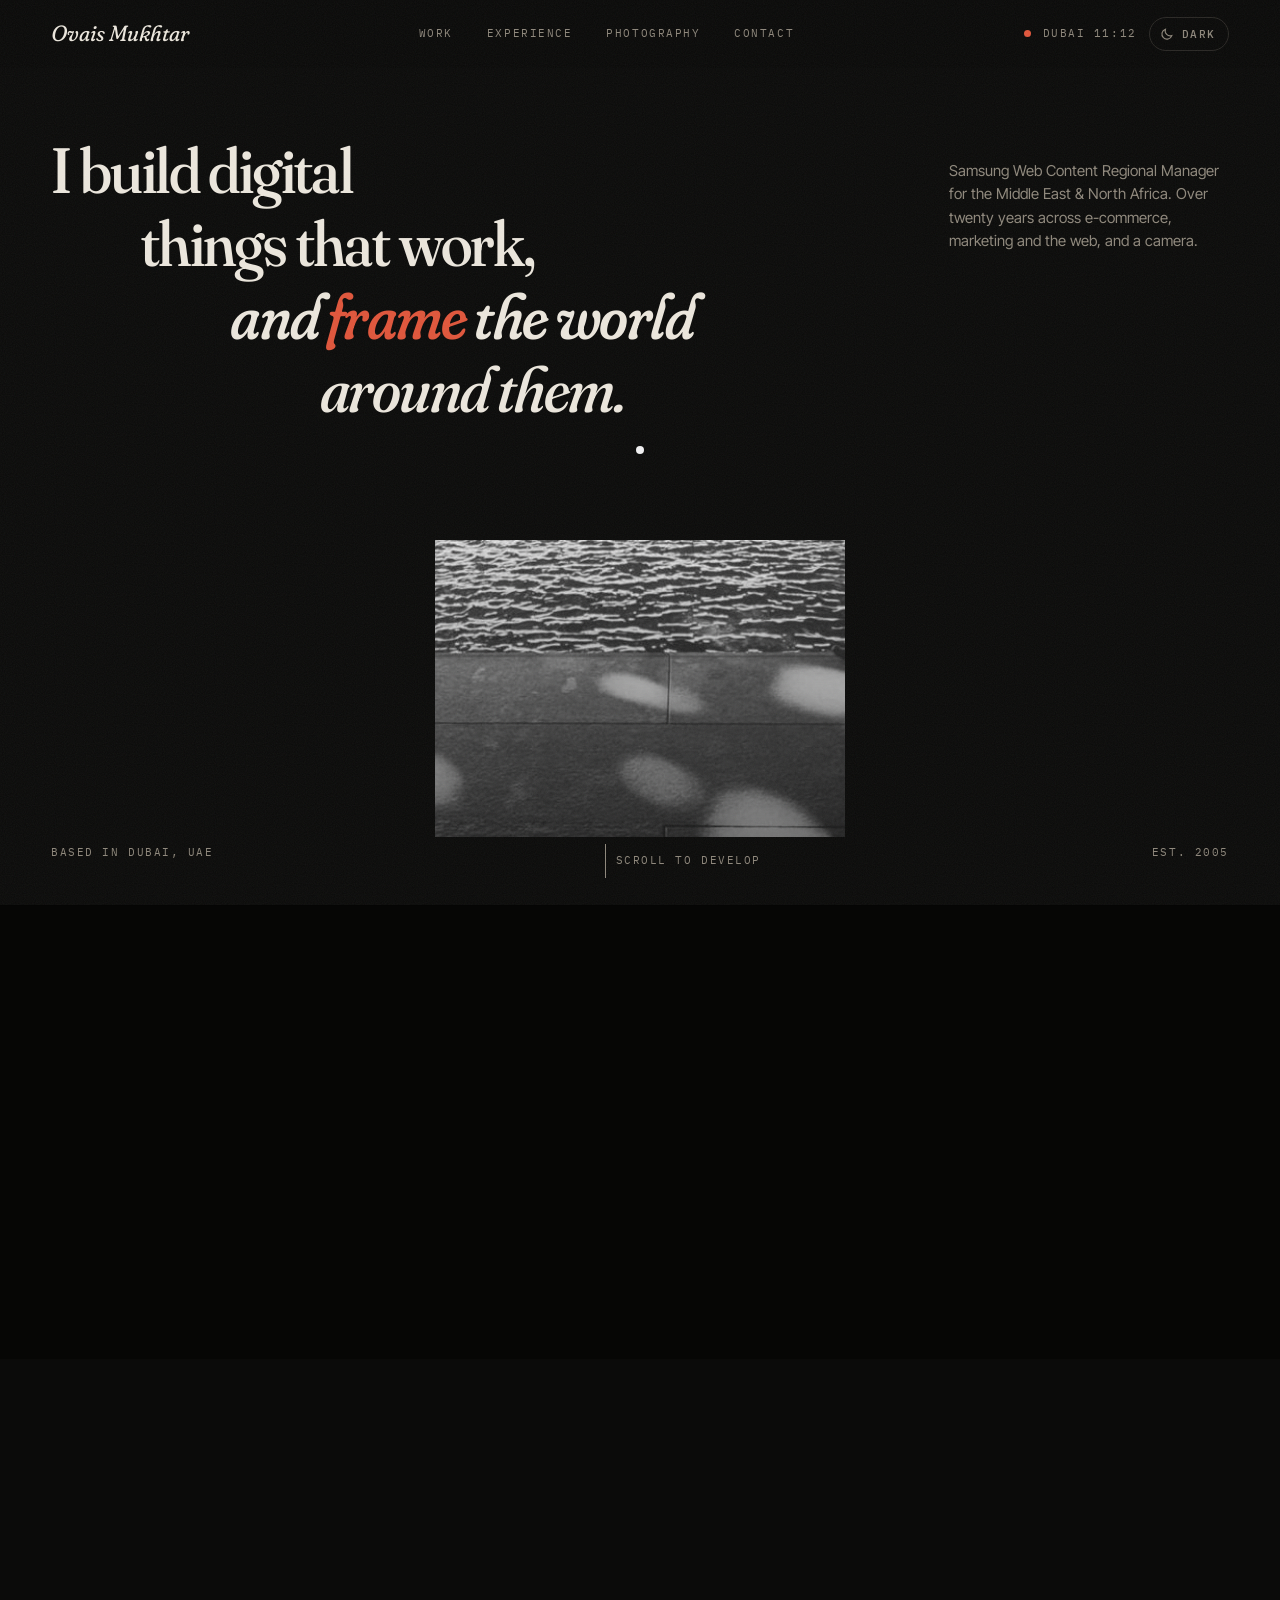
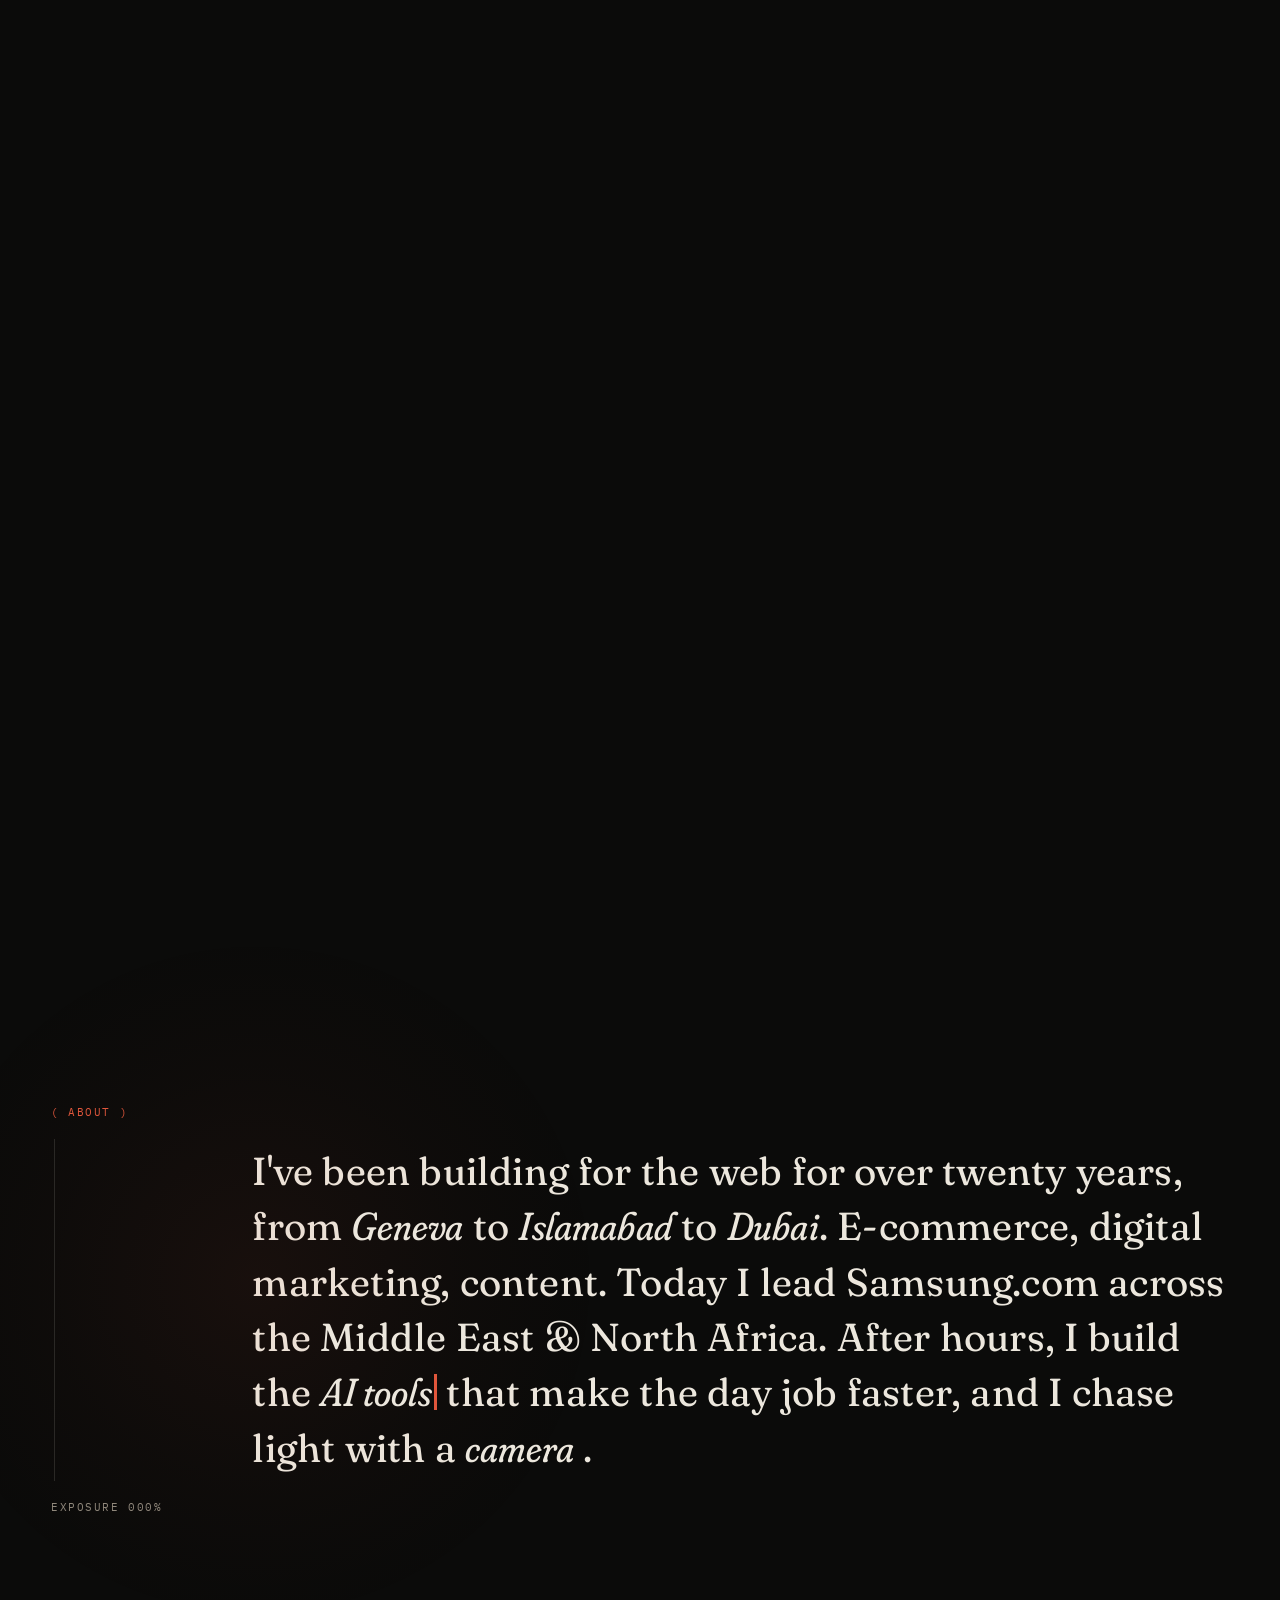
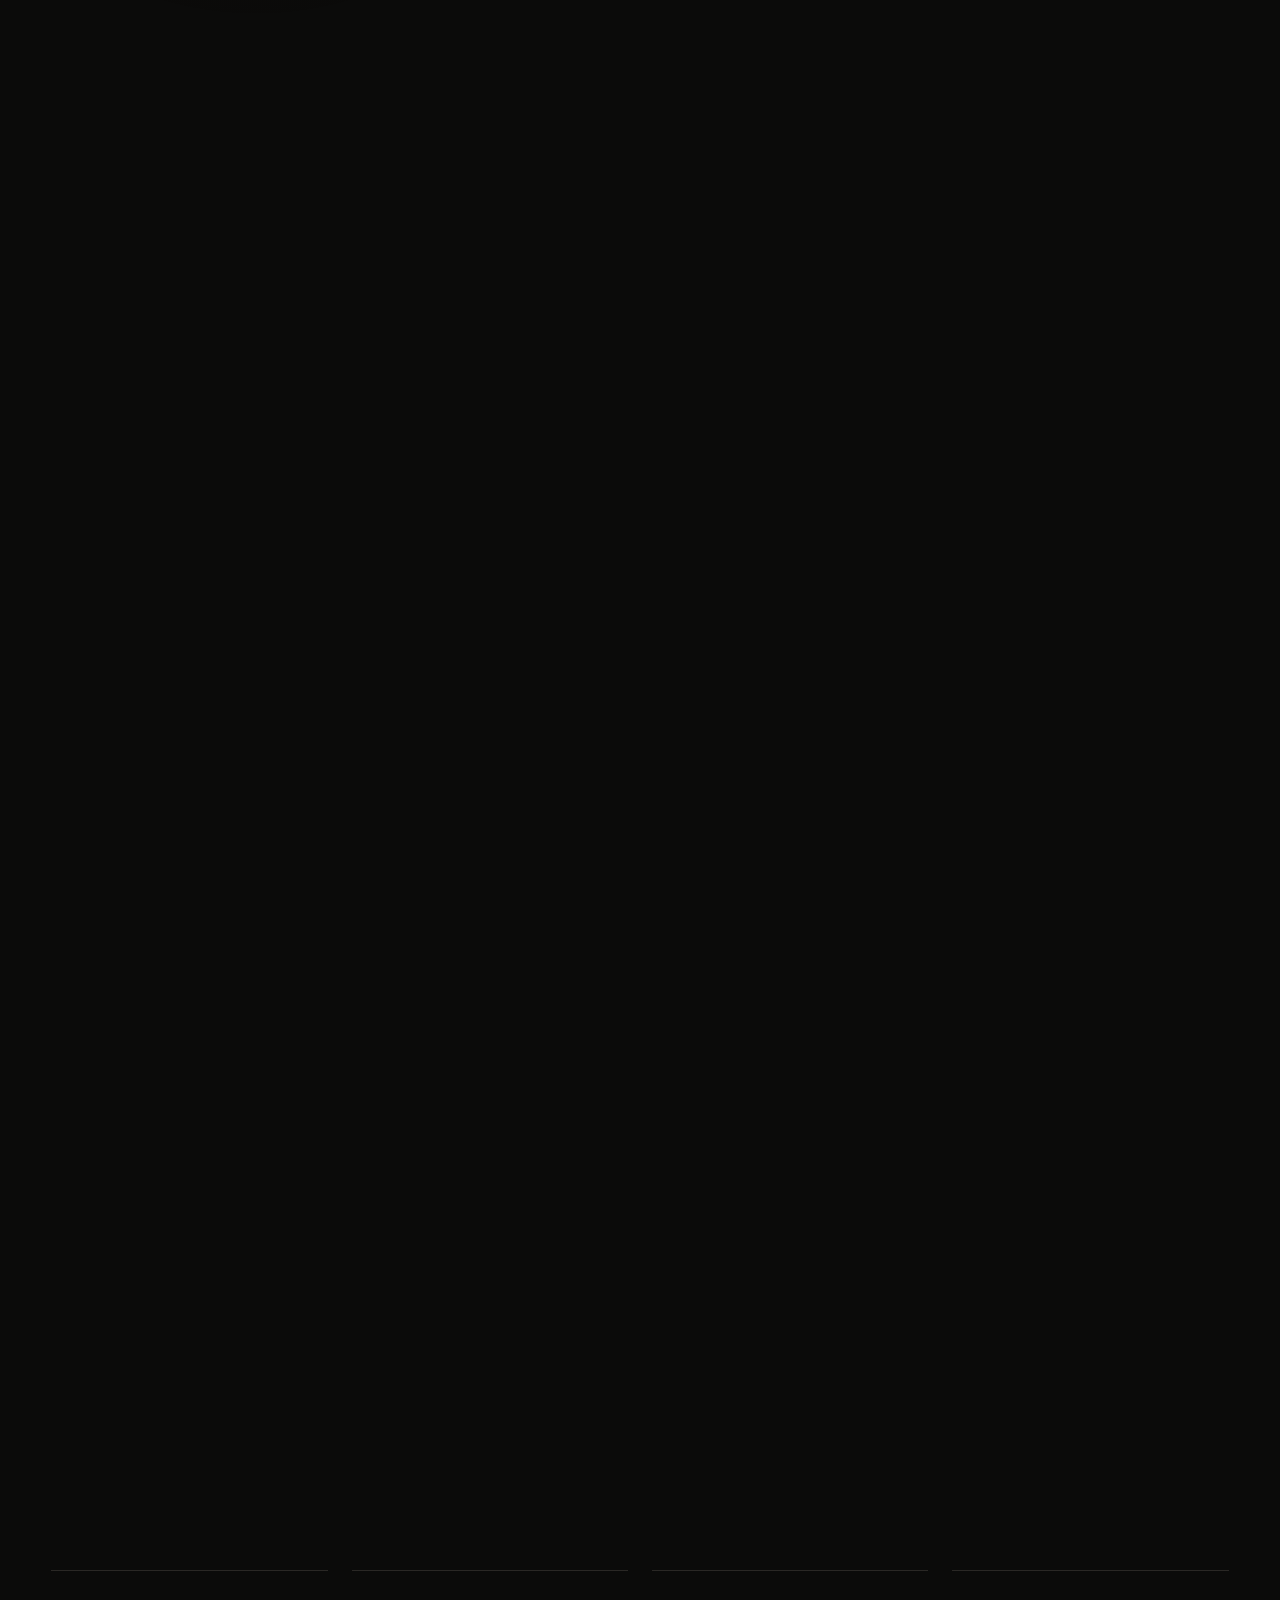
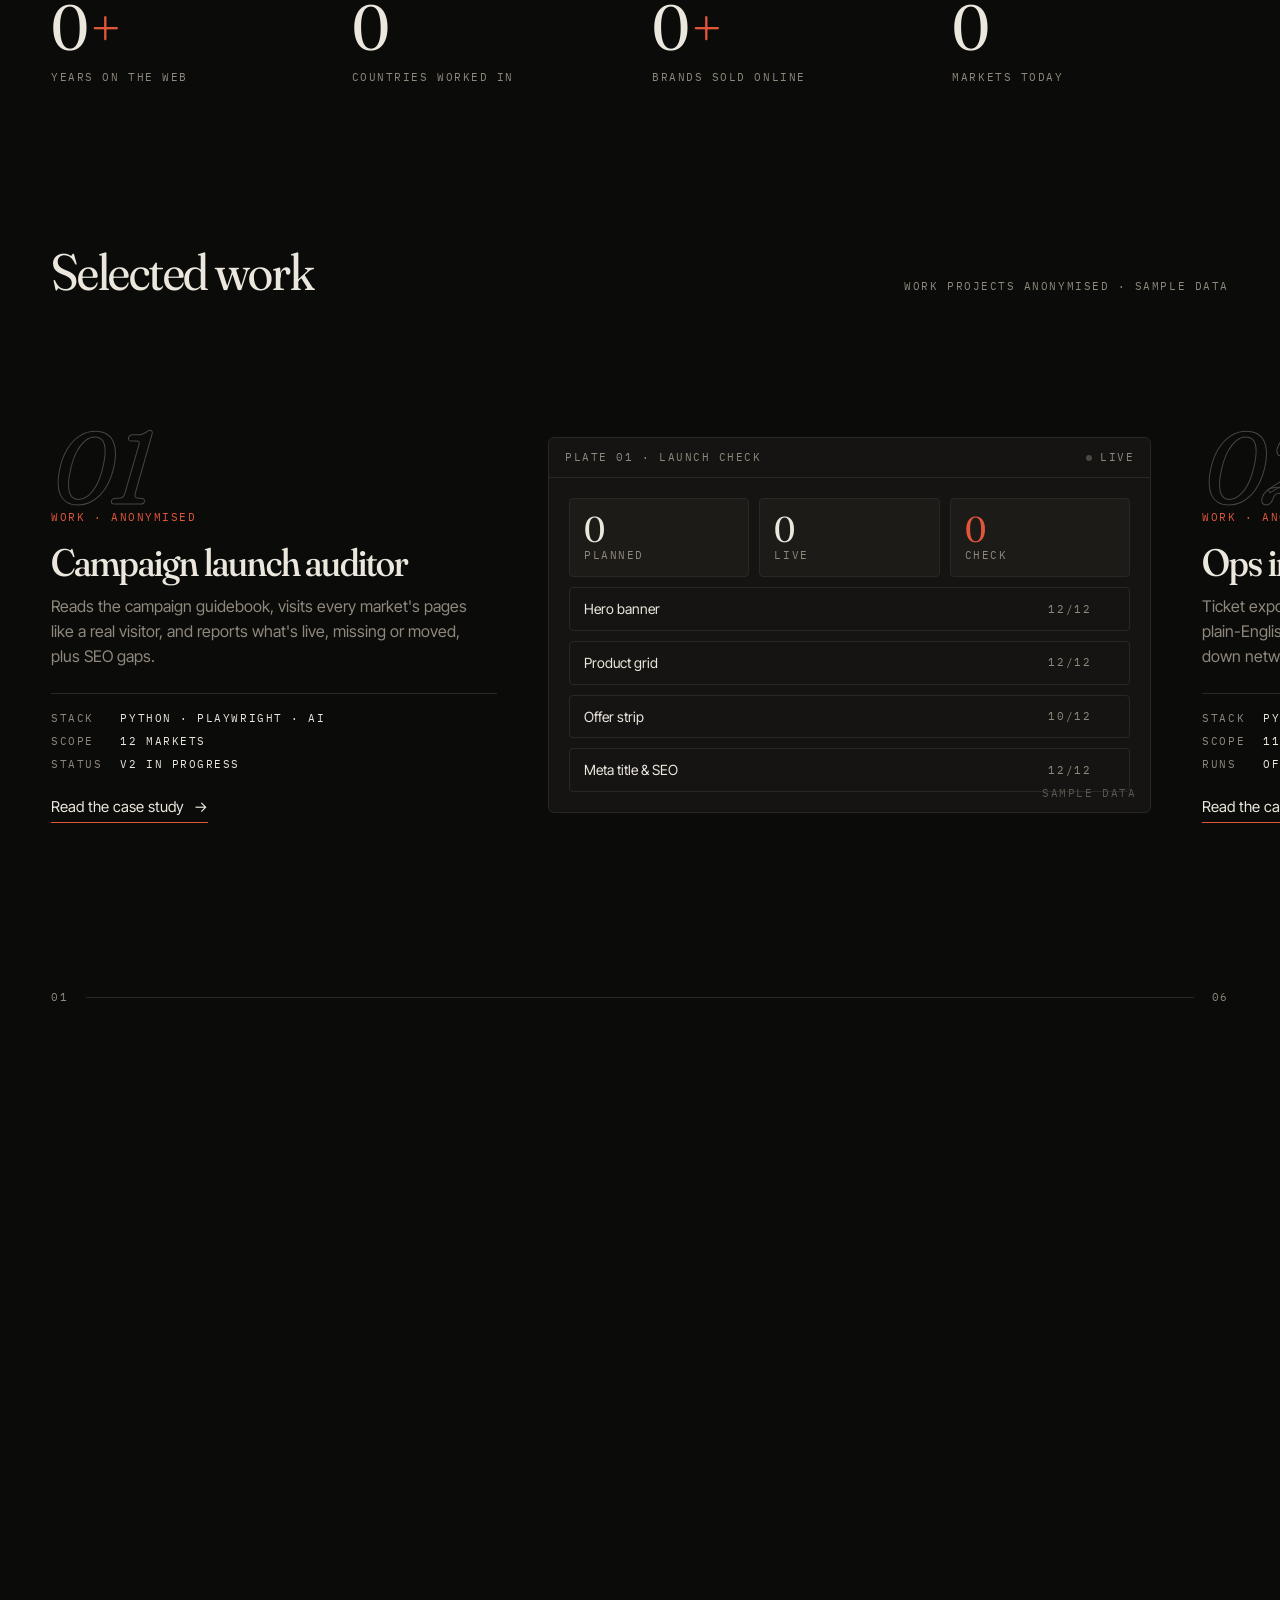
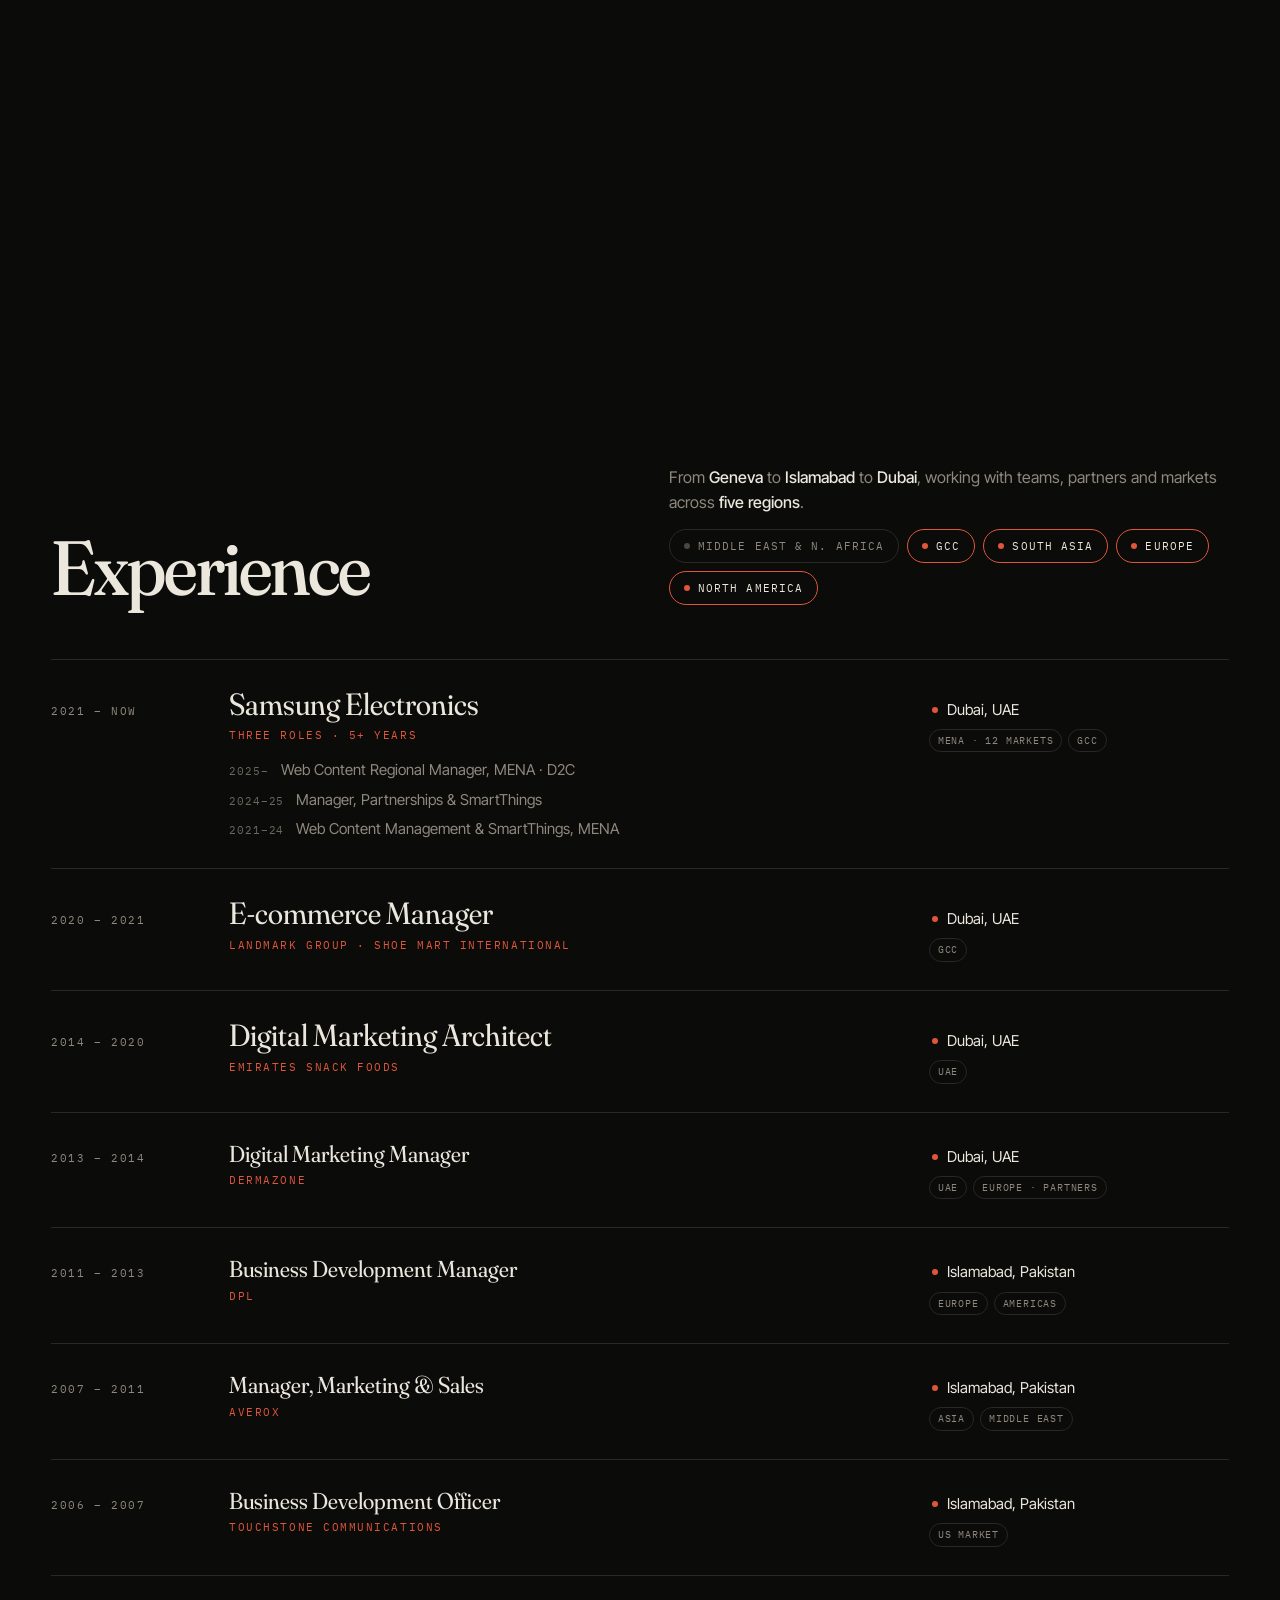
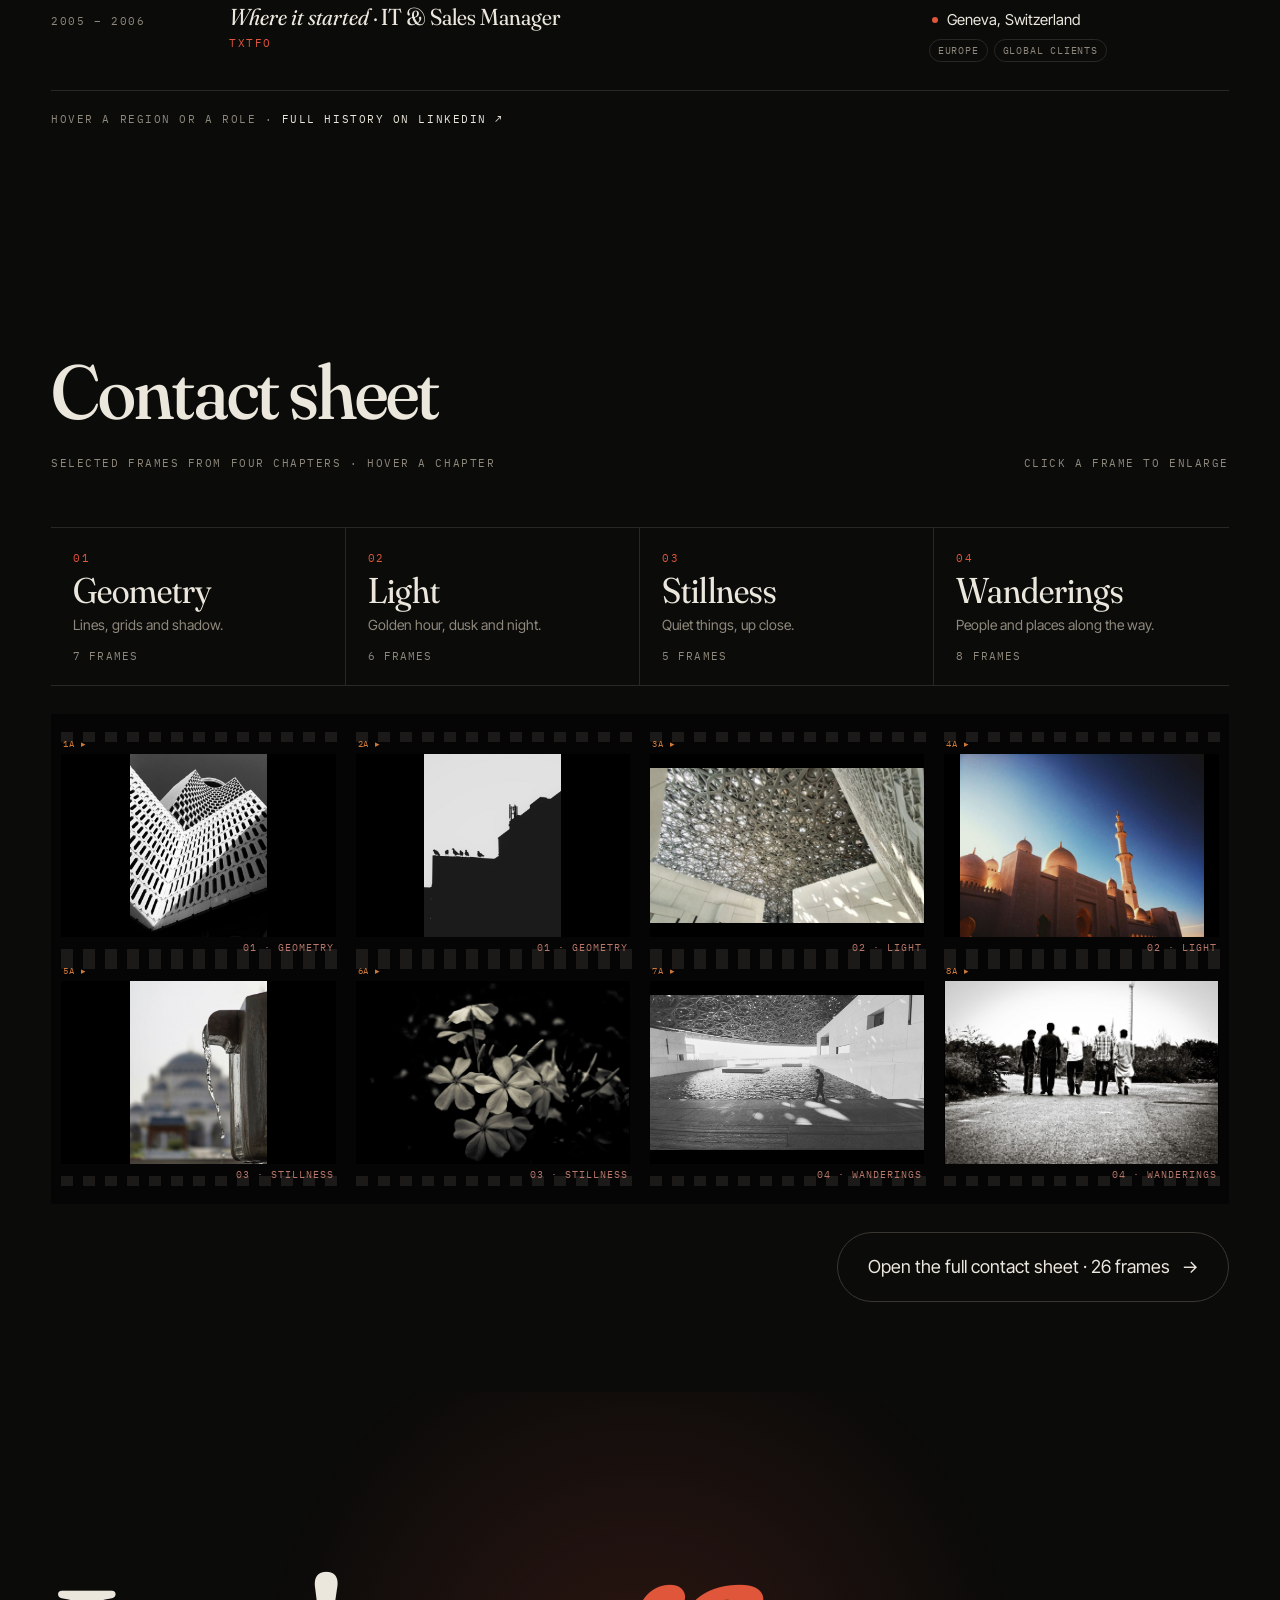
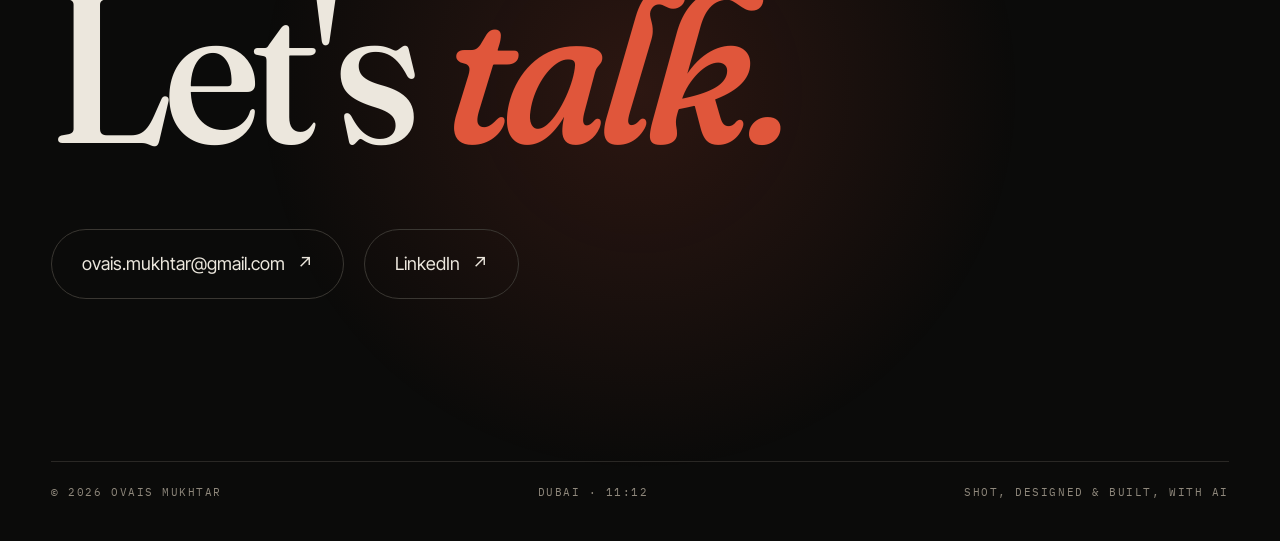
==== index.html @ 956865b2 "Launch ovaismukhtar.com Co-Authored-By: Claude Opus 5.5 <noreply@anthropic.com> Claude-Session: http" ====
<!DOCTYPE html>
<html lang="en">
<head>
<meta charset="utf-8">
<!-- seo -->
<title>Ovais Mukhtar · Digital &amp; e-commerce lead, Dubai</title>
<meta name="description" content="Ovais Mukhtar leads Samsung.com content across the Middle East &amp; North Africa. Over 20 years in e-commerce, digital marketing and AI, plus photography.">
<link rel="canonical" href="https://ovaismukhtar.com/">
<link rel="icon" href="favicon.svg" type="image/svg+xml">
<meta property="og:type" content="website">
<meta property="og:site_name" content="Ovais Mukhtar">
<meta property="og:title" content="Ovais Mukhtar · Digital &amp; e-commerce lead, Dubai">
<meta property="og:description" content="Ovais Mukhtar leads Samsung.com content across the Middle East &amp; North Africa. Over 20 years in e-commerce, digital marketing and AI, plus photography.">
<meta property="og:url" content="https://ovaismukhtar.com/">
<meta property="og:image" content="https://ovaismukhtar.com/img/og-card.jpg">
<meta property="og:image:width" content="1200">
<meta property="og:image:height" content="630">
<meta property="og:image:alt" content="Ovais Mukhtar: I build digital things that work, and frame the world around them.">
<meta name="twitter:card" content="summary_large_image">
<meta name="twitter:title" content="Ovais Mukhtar · Digital &amp; e-commerce lead, Dubai">
<meta name="twitter:description" content="Ovais Mukhtar leads Samsung.com content across the Middle East &amp; North Africa. Over 20 years in e-commerce, digital marketing and AI, plus photography.">
<meta name="twitter:image" content="https://ovaismukhtar.com/img/og-card.jpg">
<script type="application/ld+json">{"@context": "https://schema.org", "@type": "Person", "name": "Ovais Mukhtar", "url": "https://ovaismukhtar.com/", "image": "https://ovaismukhtar.com/img/og-card.jpg", "jobTitle": "Web Content Regional Manager, Middle East & North Africa", "worksFor": {"@type": "Organization", "name": "Samsung Electronics"}, "address": {"@type": "PostalAddress", "addressLocality": "Dubai", "addressCountry": "AE"}, "email": "mailto:ovais.mukhtar@gmail.com", "sameAs": ["https://ae.linkedin.com/in/ovais"], "knowsAbout": ["E-commerce", "Digital marketing", "Web content", "SEO", "AI tools", "Photography"]}</script>
<!-- /seo -->
<meta name="theme-color" content="#0B0B0A">
<script>try{if(localStorage.getItem('ovy-theme')==='light'){document.documentElement.setAttribute('data-theme','light');document.querySelector('meta[name="theme-color"]').setAttribute('content','#F3EFE7')}}catch(e){}</script>
<meta name="viewport" content="width=device-width, initial-scale=1">
<link rel="preconnect" href="https://fonts.googleapis.com">
<link rel="preconnect" href="https://fonts.gstatic.com" crossorigin>
<link href="https://fonts.googleapis.com/css2?family=Fraunces:ital,opsz,wght,SOFT@0,9..144,300..800,0..100;1,9..144,300..800,0..100&family=IBM+Plex+Mono:wght@400;500&family=Inter+Tight:wght@300;400;500;600&display=swap" rel="stylesheet">
<style>
:root{
  --bg:#0B0B0A; --ink:#ECE7DD; --mute:#8F887C; --line:#2A2825; --red:#E0563B; --deep:#151412; --deep2:#1C1B18;
  --serif:'Fraunces',Georgia,serif; --mono:'IBM Plex Mono',ui-monospace,monospace; --sans:'Inter Tight',system-ui,sans-serif;
  --pad:clamp(20px,4vw,64px);
}
*{box-sizing:border-box}
html,body{margin:0;background:var(--bg);color:var(--ink)}
body{font-family:var(--sans);font-size:16px;line-height:1.55;-webkit-font-smoothing:antialiased;overflow-x:hidden}
a{color:inherit;text-decoration:none}
img{display:block;max-width:100%}
.mono{font-family:var(--mono);font-size:11px;letter-spacing:.14em;text-transform:uppercase}
body.has-cursor, body.has-cursor a, body.has-cursor button{cursor:none}

.grain{position:fixed;inset:-50%;width:200%;height:200%;pointer-events:none;z-index:90;opacity:.06;
  background-image:url("data:image/svg+xml,%3Csvg xmlns='http://www.w3.org/2000/svg' width='160' height='160'%3E%3Cfilter id='n'%3E%3CfeTurbulence type='fractalNoise' baseFrequency='.9' numOctaves='2' stitchTiles='stitch'/%3E%3C/filter%3E%3Crect width='100%25' height='100%25' filter='url(%23n)'/%3E%3C/svg%3E");
  animation:grain 1.2s steps(6) infinite}
@keyframes grain{0%{transform:translate(0,0)}20%{transform:translate(-3%,2%)}40%{transform:translate(2%,-4%)}60%{transform:translate(-4%,-1%)}80%{transform:translate(3%,3%)}100%{transform:translate(0,0)}}

/* loader */
#loader{position:fixed;inset:0;z-index:100;display:flex;align-items:center;justify-content:center;background:#060605;transition:transform 1.1s cubic-bezier(.77,0,.18,1)}
#loader::before{content:"";position:absolute;width:60vmax;height:60vmax;border-radius:50%;background:radial-gradient(circle,rgba(224,86,59,.28),rgba(224,86,59,0) 60%);animation:pulse 2.4s ease-in-out infinite}
@keyframes pulse{50%{opacity:.55;transform:scale(1.08)}}
#loader .ld{position:relative;display:flex;flex-direction:column;align-items:center;gap:18px}
#loader .num{font-family:var(--serif);font-size:clamp(64px,10vw,140px);line-height:1;font-style:italic}
#loader .bar{width:180px;height:1px;background:#2a2a28;position:relative;overflow:hidden}
#loader .bar i{position:absolute;inset:0;background:var(--red);transform-origin:left;transform:scaleX(0)}
#loader.done{transform:translateY(-100%)}

/* nav — always solid */
nav.top{position:fixed;top:0;left:0;right:0;z-index:50;display:flex;justify-content:space-between;align-items:center;gap:20px;padding:16px var(--pad);background:rgba(11,11,10,.94);backdrop-filter:blur(14px);-webkit-backdrop-filter:blur(14px);border-bottom:1px solid transparent;transition:border-color .4s,padding .4s}
nav.top.scrolled{border-bottom-color:var(--line);padding-top:12px;padding-bottom:12px}
nav.top .name{font-family:var(--serif);font-style:italic;font-size:22px;font-variation-settings:'opsz' 72,'SOFT' 100}
nav.top ul{display:flex;gap:6px;list-style:none;margin:0;padding:0}
nav.top ul a{display:block;padding:9px 14px;border-radius:999px;color:var(--mute);transition:color .3s,background .3s}
nav.top ul a:hover,nav.top ul a.act{color:var(--ink)}
nav.top ul a.act{background:var(--deep2)}
nav.top .rec{display:flex;align-items:center;gap:8px;color:var(--mute)}
nav.top .rec b{width:7px;height:7px;border-radius:50%;background:var(--red);animation:blink 1.6s steps(2) infinite}
@keyframes blink{50%{opacity:.2}}
@media (max-width:760px){nav.top ul{display:none}}

/* tile reveal (shared) */
.tl{position:absolute;inset:0;display:grid;pointer-events:none;z-index:2}
.tl i{background:var(--tile,#0B0B0A);transform-origin:top;transition:transform .9s cubic-bezier(.77,0,.18,1)}
.revealed>.tl i, .revealed .tl i{transform:scaleY(0)}

/* hero */
#hero{position:relative;height:270vh}
#hero .stage{position:sticky;top:0;height:100vh;overflow:hidden}
#hero .head{position:absolute;left:0;right:0;top:0;padding:clamp(96px,15vh,150px) var(--pad) 0;will-change:transform,opacity}
#hero h1{margin:0;font-family:var(--serif);font-weight:400;font-size:clamp(32px,5vw,96px);line-height:1.08;letter-spacing:-.01em}
#hero h1 .l{display:block;overflow:hidden;padding:.06em 0 .16em;margin:-.06em 0 -.16em;white-space:nowrap}
#hero h1 .l:nth-child(2){padding-left:7vw}
#hero h1 .l:nth-child(3){padding-left:14vw;font-style:italic}
#hero h1 .l:nth-child(4){padding-left:21vw;font-style:italic}
#hero h1 .l:nth-child(3) .hl{color:var(--red)}
#hero h1 .c{display:inline-block;transform:translateY(105%)}
.ready #hero h1 .c{transform:none;transition:transform 1.2s cubic-bezier(.19,1,.22,1)}
#hero .side{position:absolute;right:var(--pad);top:clamp(104px,16vh,160px);max-width:280px;color:var(--mute);font-size:15px;opacity:0;transition:opacity 1s .9s}
.ready #hero .side{opacity:1}
@media (max-width:900px){#hero .side{display:none}}
#hero .print{position:absolute;inset:0;clip-path:inset(60% 34% 7% 34%);will-change:clip-path;--tile:#0B0B0A}
#hero .print img{width:100%;height:100%;object-fit:cover;transform:scale(1.3);will-change:transform;filter:invert(1) grayscale(1) brightness(.35) contrast(1.6) blur(4px);transition:filter 2.6s cubic-bezier(.33,0,.2,1)}
#hero .print.dev img{filter:none}
#hero .print::after{content:"";position:absolute;inset:0;background:linear-gradient(180deg,rgba(0,0,0,0) 55%,rgba(0,0,0,.55));z-index:1;pointer-events:none}
#hero .meta{position:absolute;left:0;right:0;bottom:22px;display:flex;justify-content:space-between;padding:0 var(--pad);color:var(--mute);z-index:3}
#hero .cap{position:absolute;left:var(--pad);bottom:64px;opacity:0;color:#fff;z-index:3}
#hero .cap .t{font-family:var(--serif);font-style:italic;font-size:clamp(28px,3vw,44px);display:block;margin-top:8px;letter-spacing:0;text-transform:none}
.scrollcue{display:flex;align-items:center;gap:10px}
.scrollcue i{width:1px;height:34px;background:var(--mute);position:relative;overflow:hidden}
.scrollcue i::after{content:"";position:absolute;left:0;right:0;top:-40%;height:40%;background:var(--ink);animation:cue 1.8s ease-in-out infinite}
@keyframes cue{to{top:100%}}

/* statement */
#statement{position:relative;height:260vh}
#statement .pin{position:sticky;top:0;height:100vh;display:grid;grid-template-columns:150px minmax(0,1fr);gap:4vw;align-items:center;padding:60px var(--pad) 0;overflow:hidden}
#statement .pin::before{content:"";position:absolute;left:-10vw;top:50%;width:60vw;height:60vw;transform:translateY(-50%);background:radial-gradient(circle,rgba(224,86,59,.26),rgba(224,86,59,.08) 38%,rgba(224,86,59,0) 64%);opacity:var(--glow,0);pointer-events:none;transition:opacity .6s}
#statement .meter{align-self:stretch;display:flex;flex-direction:column;justify-content:center;gap:18px;color:var(--mute)}
#statement .meter .k{color:var(--red)}
#statement .meter .tube{position:relative;width:1px;height:38vh;background:var(--line);margin-left:3px}
#statement .meter .tube i{position:absolute;left:-1px;top:0;width:3px;height:100%;background:var(--red);transform-origin:top;transform:scaleY(0);box-shadow:0 0 12px rgba(224,86,59,.8)}
#statement .meter .ex{font-variant-numeric:tabular-nums}
#statement p{margin:0;max-width:1180px;font-family:var(--serif);font-weight:400;font-variation-settings:'opsz' 36,'SOFT' 50;font-size:clamp(24px,3.05vw,52px);line-height:1.42;letter-spacing:.005em}
#statement .w{opacity:.12;transition:opacity .5s,color .6s,text-shadow .6s;display:inline}
#statement .w.on{opacity:1}
#statement .w.hot{opacity:1;color:#FF8A6B;text-shadow:0 0 18px rgba(224,86,59,.85),0 0 42px rgba(224,86,59,.45)}
#statement mark{background:none;color:inherit;position:relative;white-space:nowrap}
#statement mark .w.on{color:var(--red)}
#statement mark.it{font-style:italic}
#statement mark::after{content:"";position:absolute;left:0;right:0;bottom:.06em;height:1px;background:var(--red);transform:scaleX(0);transform-origin:left;transition:transform .9s cubic-bezier(.19,1,.22,1)}
#statement mark.lit::after{transform:scaleX(1)}
#statement .thumb{display:inline-block;vertical-align:middle;height:1.05em;width:0;margin:0 .12em;border-radius:3px;overflow:hidden;position:relative;top:-.08em;transition:width .9s cubic-bezier(.19,1,.22,1)}
#statement .thumb.on{width:1.6em}
#statement .thumb img{width:100%;height:100%;object-fit:cover;filter:invert(1) grayscale(1) brightness(.35) contrast(1.6);transition:filter 2.2s cubic-bezier(.33,0,.2,1) .3s}
#statement .thumb.on img{filter:none}
#statement .cur{display:inline-block;width:.08em;height:.9em;background:var(--red);vertical-align:-.08em;margin-left:.06em;opacity:0}
#statement .cur.on{opacity:1;animation:blink 1s steps(2) infinite}

.facts{display:grid;grid-template-columns:repeat(4,minmax(0,1fr));gap:24px;padding:0 var(--pad) 6vh}
.facts>div{border-top:1px solid var(--line);padding-top:24px;position:relative}
.facts>div::before{content:"";position:absolute;left:0;top:-1px;height:1px;width:100%;background:var(--red);transform:scaleX(0);transform-origin:left;transition:transform 1.1s cubic-bezier(.19,1,.22,1)}
.facts.on>div::before{transform:scaleX(1)}
.facts>div:nth-child(2)::before{transition-delay:.12s}.facts>div:nth-child(3)::before{transition-delay:.24s}.facts>div:nth-child(4)::before{transition-delay:.36s}
.facts .n{font-family:var(--serif);font-size:clamp(48px,5vw,84px);line-height:1;font-variant-numeric:tabular-nums}
.facts .n em{font-style:normal;color:var(--red)}
.facts .d{color:var(--mute);margin-top:10px}
@media (max-width:760px){.facts{grid-template-columns:repeat(2,minmax(0,1fr))}}

/* work — horizontal plates */
#work{position:relative}
#work .stage{position:sticky;top:0;height:100vh;overflow:hidden;display:flex;flex-direction:column;justify-content:center}
#work .hd{position:absolute;top:92px;left:var(--pad);right:var(--pad);display:flex;justify-content:space-between;align-items:baseline;gap:20px}
#work .hd h2{margin:0;font-family:var(--serif);font-weight:400;font-size:clamp(36px,4vw,64px)}
#work .track{display:flex;gap:4vw;padding:0 var(--pad);will-change:transform;margin-top:70px}
.panel{flex:0 0 min(1100px,88vw);display:grid;grid-template-columns:minmax(0,.85fr) minmax(0,1.15fr);gap:4vw;align-items:center}
@media (max-width:860px){.panel{grid-template-columns:1fr;gap:24px}}
.panel .no{font-family:var(--serif);font-style:italic;font-size:clamp(72px,8vw,140px);line-height:.8;color:transparent;-webkit-text-stroke:1px #4a4740}
.panel h3{margin:16px 0 12px;font-family:var(--serif);font-weight:400;font-size:clamp(30px,3vw,48px);line-height:1.05}
.panel p{margin:0;color:var(--mute);max-width:420px}
.panel .tag{color:var(--red)}
.panel dl{display:grid;grid-template-columns:auto 1fr;gap:6px 18px;margin:24px 0 0;padding-top:16px;border-top:1px solid var(--line)}
.panel dt{color:var(--mute)}.panel dd{margin:0;color:var(--ink)}
.plate{background:var(--deep);border:1px solid var(--line);border-radius:6px;position:relative;overflow:hidden}
.plate .ph{display:flex;justify-content:space-between;padding:11px 16px;border-bottom:1px solid var(--line);color:var(--mute)}
.plate .ph .lv{display:flex;align-items:center;gap:8px}
.plate .ph .lv b{width:6px;height:6px;border-radius:50%;background:#4a4740;transition:background .4s}
.on .plate .ph .lv b{background:var(--red);animation:blink 1.6s steps(2) infinite}
.plate .pb{padding:20px;display:flex;flex-direction:column;gap:10px;min-height:330px}
.plate .s{position:absolute;right:14px;bottom:10px;color:#5c5850}
.kpis{display:grid;grid-template-columns:repeat(3,1fr);gap:10px}
.kpi{background:var(--deep2);border:1px solid var(--line);padding:12px 14px;border-radius:4px}
.kpi b{display:block;font-family:var(--serif);font-weight:400;font-size:36px;line-height:1}
.kpi span{color:var(--mute)}
.chk{display:flex;justify-content:space-between;align-items:center;border:1px solid var(--line);padding:10px 14px;border-radius:4px;font-size:14px;transition:border-color .4s}
.chk .st{display:flex;align-items:center;gap:8px;color:var(--mute)}
.chk svg{width:16px;height:16px}
.chk svg path{stroke-dasharray:24;stroke-dashoffset:24;transition:stroke-dashoffset .5s}
.chk.ok svg path{stroke-dashoffset:0}
.chk.bad{border-color:rgba(224,86,59,.6)}.chk.bad .st{color:var(--red)}
.vb{display:flex;align-items:flex-end;gap:7px;height:150px;border-bottom:1px solid var(--line)}
.vb i{flex:1;background:#3a3732;transform:scaleY(0);transform-origin:bottom;transition:transform .9s cubic-bezier(.19,1,.22,1)}
.vb i.hl{background:var(--red)}
.on .vb i{transform:scaleY(1)}
.mkts{display:grid;grid-template-columns:repeat(4,1fr);gap:8px}
.mkts div{border:1px solid var(--line);padding:10px;display:flex;justify-content:space-between;align-items:center;border-radius:4px;transition:all .4s}
.mkts div i{width:10px;height:10px;border-radius:50%;border:1px solid #6c675e;transition:background .3s}
.mkts div.d i{background:var(--ink);border-color:var(--ink)}
.mkts div.p{border-color:rgba(224,86,59,.6)}.mkts div.p i{background:var(--red);border-color:var(--red)}
.term{background:#070707;border:1px solid var(--line);border-radius:4px;font-family:var(--mono);font-size:13px;padding:14px 16px;line-height:1.7;white-space:pre-wrap;color:#d8d3c9;flex:1}
.term .u{color:var(--red)}
.caret{display:inline-block;width:8px;height:15px;background:#d8d3c9;vertical-align:-2px;animation:blink 1s steps(2) infinite}
.big{font-family:var(--serif);font-size:84px;line-height:1}
.fill{height:2px;background:#2c2a27}.fill i{display:block;height:2px;background:var(--red);width:0;transition:width 1.6s cubic-bezier(.19,1,.22,1)}
.on .fill i{width:72%}
.plate .shot{position:relative;height:330px;--tile:#151412}
.plate .shot img{width:100%;height:100%;object-fit:cover;filter:invert(1) grayscale(1) brightness(.35) contrast(1.6) blur(4px);transition:filter 2.4s cubic-bezier(.33,0,.2,1)}
.plate .shot.dev img{filter:grayscale(1) contrast(1.1)}
.build{display:grid;grid-template-rows:minmax(0,1fr) auto;gap:10px}
.bl{display:grid;grid-template-columns:minmax(0,1fr) minmax(0,1.1fr);gap:10px;height:262px}
.bl>*{min-height:0;overflow:hidden}
.bl .term{font-size:11.5px;line-height:1.65}
.site{border:1px solid var(--line);border-radius:4px;background:#0f0e0d;display:flex;flex-direction:column;overflow:hidden}
.sbar{display:flex;align-items:center;gap:5px;padding:7px 9px;border-bottom:1px solid var(--line);font-family:var(--mono);font-size:9px;color:#6c675e}
.sbar i{width:6px;height:6px;border-radius:50%;background:#2c2a27}.sbar span{margin-left:8px}
.sv{padding:12px;display:flex;flex-direction:column;gap:7px;flex:1;min-height:0}
.sv .b{opacity:0;transform:translateY(8px);transition:opacity .6s,transform .6s cubic-bezier(.19,1,.22,1)}
.sv .b.shw{opacity:1;transform:none}
.sv .nv{display:flex;justify-content:space-between}.sv .nv i{height:5px;width:28%;background:#3a3732}.sv .nv i+i{width:34%}
.sv .ha{height:11px;width:62%;background:var(--ink)}.sv .hb{height:11px;width:80%;background:var(--ink)}.sv .hc{height:11px;width:52%;background:var(--red)}
.sv .im{flex:1 1 0;min-height:0;overflow:hidden;border-radius:2px;position:relative}
.sv .im img{position:absolute;inset:0}
.sv .im img{width:100%;height:100%;object-fit:cover;filter:invert(1) grayscale(1) brightness(.35) contrast(1.6) blur(3px);transition:filter 2s cubic-bezier(.33,0,.2,1)}
.sv .im.dev img{filter:none}
.sv .rw{display:grid;grid-template-columns:repeat(4,1fr);gap:5px}.sv .rw i{height:18px;background:#24221f;border:1px solid var(--line)}
.deploy{display:flex;justify-content:space-between;align-items:center;color:var(--mute)}
.deploy .ok{color:var(--red);opacity:0;transition:opacity .4s}.deploy.done .ok{opacity:1}
.deploy .stp{display:flex;gap:8px}.deploy .stp span{transition:color .3s}.deploy .stp span.a{color:var(--ink)}
#work .prog{position:absolute;left:var(--pad);right:var(--pad);bottom:34px;display:flex;align-items:center;gap:18px;color:var(--mute)}
#work .prog .ln{flex:1;height:1px;background:var(--line)}
#work .prog .ln i{display:block;height:1px;background:var(--ink);transform-origin:left;transform:scaleX(0)}

/* experience */
#exp{padding:22vh var(--pad) 8vh}
#exp h2,#photos h2{margin:0;font-family:var(--serif);font-weight:400;font-size:clamp(44px,6vw,104px);line-height:.95}
.exhead{display:flex;flex-wrap:wrap;justify-content:space-between;align-items:flex-end;gap:32px;margin-bottom:6vh}
.reach{display:flex;flex-direction:column;gap:14px;max-width:560px}
.reach .sum{color:var(--mute)}
.reach .sum b{color:var(--ink);font-weight:500}
.regions{display:flex;flex-wrap:wrap;gap:8px}
.rg{font-family:var(--mono);font-size:11px;letter-spacing:.1em;text-transform:uppercase;padding:9px 14px;border:1px solid var(--line);border-radius:999px;color:var(--mute);background:none;transition:all .35s;display:flex;align-items:center;gap:8px}
.rg i{width:6px;height:6px;border-radius:50%;background:#4a4740;transition:background .35s}
.rg.lit{color:var(--ink);border-color:var(--red)}.rg.lit i{background:var(--red)}
.role{display:grid;grid-template-columns:150px minmax(0,1fr) minmax(0,300px);gap:28px;align-items:baseline;padding:28px 0;border-top:1px solid var(--line);position:relative;transition:opacity .4s}
.role::before{content:"";position:absolute;left:0;top:-1px;height:1px;width:100%;background:var(--red);transform:scaleX(0);transform-origin:left;transition:transform .7s cubic-bezier(.19,1,.22,1)}
.role:hover::before,.role.hot::before{transform:scaleX(1)}
.roles.dim .role{opacity:.25}.roles.dim .role.hot{opacity:1}
.role .yr{color:var(--mute)}
.role .t{font-family:var(--serif);font-size:clamp(24px,2.4vw,38px);line-height:1.1;transition:transform .5s cubic-bezier(.19,1,.22,1)}
.role:hover .t{transform:translateX(12px)}
.role .co{color:var(--red);margin-top:6px}
.role .sub{list-style:none;margin:14px 0 0;padding:0;display:flex;flex-direction:column;gap:6px;color:var(--mute);font-size:15px}
.role .sub span{font-family:var(--mono);font-size:11px;letter-spacing:.08em;margin-right:12px;color:#6c675e}
.role .x{color:var(--mute);max-width:620px;max-height:0;overflow:hidden;opacity:0;transition:max-height .6s,opacity .4s,margin .4s;font-size:15px}
.role:hover .x{max-height:140px;opacity:1;margin-top:12px}
.role .loc{display:flex;flex-direction:column;gap:8px;align-items:flex-start}
.role .city{font-size:15px}
.role .city svg{width:12px;height:12px;vertical-align:-1px;margin-right:6px;color:var(--red)}
.role .tags{display:flex;flex-wrap:wrap;gap:6px}
.role .tags em{font-style:normal;font-family:var(--mono);font-size:10px;letter-spacing:.08em;text-transform:uppercase;color:var(--mute);border:1px solid var(--line);padding:3px 8px;border-radius:999px}
.role.early .t{font-size:clamp(20px,1.8vw,28px)}
@media (min-width:761px) and (max-width:860px){.role{grid-template-columns:1fr;gap:10px}.role .x{max-height:none;opacity:1;margin-top:10px}}

/* contact sheet */
#photos{padding:16vh var(--pad) 10vh}
#photos .sub{display:flex;justify-content:space-between;flex-wrap:wrap;gap:16px;color:var(--mute);margin:3vh 0 6vh}
.sheet{display:grid;grid-template-columns:repeat(4,minmax(0,1fr));background:#050505;padding:18px 0;border-radius:2px}
.fr{position:relative;padding:22px 10px;border:0;background-color:transparent;color:inherit;font:inherit;text-align:left;width:100%;background-image:
  repeating-linear-gradient(90deg,transparent 0 10px,#1b1a18 10px 22px),repeating-linear-gradient(90deg,transparent 0 10px,#1b1a18 10px 22px);
  background-size:100% 10px,100% 10px;background-position:top,bottom;background-repeat:no-repeat}
.fr .box{position:relative;aspect-ratio:3/2;background:#000;display:flex;align-items:center;justify-content:center;overflow:hidden;--tile:#000}
@media (max-width:900px){.sheet{grid-template-columns:repeat(2,minmax(0,1fr))}}
.fr img{max-width:100%;max-height:100%;object-fit:contain;filter:invert(1) grayscale(1) brightness(.35) contrast(1.6) blur(4px);transition:filter 2.4s cubic-bezier(.33,0,.2,1),transform .8s cubic-bezier(.19,1,.22,1)}
.fr.dev img{filter:none}
.fr:hover img{transform:scale(1.04)}
.fr .num{position:absolute;left:12px;top:5px;font-family:var(--mono);font-size:9px;color:#d07a3a;letter-spacing:.1em}
.fr .ch{position:absolute;right:12px;bottom:4px;font-family:var(--mono);font-size:9px;color:#6c675e;letter-spacing:.1em;text-transform:uppercase}

/* lightbox — wipe reveal */
#lb{position:fixed;inset:0;z-index:80;display:none;background:rgba(8,8,7,.97);opacity:0;transition:opacity .45s}
#lb.open{display:block}#lb.vis{opacity:1}
#lb .lines{position:absolute;inset:0;display:grid;grid-template-columns:repeat(12,1fr);padding:0 var(--pad);pointer-events:none}
#lb .lines i{border-left:1px solid #1a1917;transform:scaleY(0);transform-origin:top;transition:transform 1s cubic-bezier(.77,0,.18,1)}
#lb .lines i:last-child{border-right:1px solid #1a1917}
#lb.vis .lines i{transform:scaleY(1)}
#lb .inner{position:relative;height:100%;max-width:1280px;margin:0 auto;padding:80px var(--pad) 28px;display:flex;flex-direction:column;justify-content:center;gap:16px}
#lb .frame{flex:1;min-height:0;display:flex;align-items:center;justify-content:center}
#lb img{max-height:100%;max-width:100%;object-fit:contain;clip-path:inset(0 0 100% 0);transform:scale(1.04);transition:clip-path .9s cubic-bezier(.77,0,.18,1),transform 1.2s cubic-bezier(.19,1,.22,1)}
#lb.show img{clip-path:inset(0 0 0 0);transform:none}
#lb .bar{display:grid;grid-template-columns:auto 1fr auto;align-items:center;gap:24px;border-top:1px solid var(--line);padding-top:14px}
#lb .bar .cap{text-align:center}
#lb .bar .cap .t{display:block;font-family:var(--serif);font-style:italic;font-size:26px;line-height:1.2}
#lb .bar .cap .m{color:var(--mute)}
#lb button{font-family:var(--mono);font-size:11px;letter-spacing:.12em;text-transform:uppercase;background:none;border:1px solid #3a3732;color:var(--ink);padding:12px 18px;min-height:44px;border-radius:999px;transition:background .3s,color .3s,border-color .3s}
#lb button:hover{background:var(--ink);color:var(--bg);border-color:var(--ink)}
#lb .x{position:absolute;top:20px;right:var(--pad);z-index:5}
#lb .cnt{position:absolute;top:32px;left:var(--pad);color:var(--mute);z-index:5;pointer-events:none}

#photos .more{display:flex;justify-content:flex-end;margin-top:28px}
.chaps{display:grid;grid-template-columns:repeat(4,minmax(0,1fr));border-top:1px solid var(--line);border-bottom:1px solid var(--line);margin:0 0 28px}
.chap{background:none;border:0;border-right:1px solid var(--line);color:var(--ink);text-align:left;padding:22px 22px 20px;position:relative;font:inherit;display:flex;flex-direction:column;gap:6px;transition:background .4s}
.chap:last-child{border-right:0}
.chap::before{content:"";position:absolute;left:0;right:0;top:-1px;height:2px;background:var(--red);transform:scaleX(0);transform-origin:left;transition:transform .6s cubic-bezier(.19,1,.22,1)}
.chap:hover,.chap.act{background:var(--deep)}.chap:hover::before,.chap.act::before{transform:scaleX(1)}
.chap .cn{font-family:var(--mono);font-size:11px;letter-spacing:.14em;color:var(--red)}
.chap .nm{font-family:var(--serif);font-size:clamp(28px,2.8vw,46px);line-height:1}
.chap .ds{color:var(--mute);font-size:14px}
.chap .ct{font-family:var(--mono);font-size:11px;letter-spacing:.1em;text-transform:uppercase;color:var(--mute);margin-top:6px}

.sheet .fr{transition:opacity .45s}
.sheet.filt .fr{opacity:.16}.sheet.filt .fr.in{opacity:1}
.fr .ch{color:#b9776a!important;font-size:10px!important}

/* contact */
#contact{padding:20vh var(--pad) 40px;position:relative;overflow:hidden}
#contact::before{content:"";position:absolute;left:50%;top:40%;width:70vmax;height:70vmax;transform:translate(-50%,-50%);background:radial-gradient(circle,rgba(224,86,59,.16),rgba(224,86,59,0) 60%);pointer-events:none}
#contact h2{position:relative;margin:0;font-family:var(--serif);font-weight:400;font-size:clamp(80px,17vw,300px);line-height:.85;letter-spacing:-.03em}
#contact h2 em{color:var(--red)}
.cta{position:relative;display:flex;flex-wrap:wrap;gap:20px;margin-top:8vh}
.mag{display:inline-flex;align-items:center;gap:12px;padding:20px 30px;border:1px solid #3a3732;border-radius:999px;font-size:18px;transition:background .4s,color .4s,border-color .4s}
.mag:hover{background:var(--ink);color:var(--bg);border-color:var(--ink)}
footer{position:relative;display:flex;flex-wrap:wrap;justify-content:space-between;gap:12px;margin-top:18vh;padding-top:22px;border-top:1px solid var(--line);color:var(--mute)}

/* cursor */
#cur{position:fixed;left:0;top:0;z-index:120;pointer-events:none;mix-blend-mode:difference;color:#fff;display:none}
.has-cursor #cur{display:block}
#cur .dot{position:absolute;width:8px;height:8px;margin:-4px 0 0 -4px;border-radius:50%;background:#fff;transition:transform .3s}
#cur .vf{position:absolute;width:84px;height:84px;margin:-42px 0 0 -42px;opacity:0;transform:scale(.5);transition:all .35s cubic-bezier(.19,1,.22,1)}
#cur .vf i{position:absolute;width:14px;height:14px;border:1.5px solid #fff}
#cur .vf i:nth-child(1){left:0;top:0;border-right:0;border-bottom:0}#cur .vf i:nth-child(2){right:0;top:0;border-left:0;border-bottom:0}
#cur .vf i:nth-child(3){left:0;bottom:0;border-right:0;border-top:0}#cur .vf i:nth-child(4){right:0;bottom:0;border-left:0;border-top:0}
#cur .vf span{position:absolute;left:50%;top:100%;transform:translate(-50%,8px);font-family:var(--mono);font-size:10px;letter-spacing:.2em}
#cur.view .vf{opacity:1;transform:none}#cur.view .dot{transform:scale(.5)}
#cur.link .dot{transform:scale(5)}

.proto{position:fixed;left:50%;bottom:14px;transform:translateX(-50%);z-index:60;font-family:var(--mono);font-size:10px;letter-spacing:.14em;text-transform:uppercase;color:#77716a;background:rgba(11,11,10,.8);padding:6px 12px;border:1px solid #222;border-radius:999px}

@media (max-width:760px){
  #hero h1{font-size:9.4vw}
  #hero h1 .l:nth-child(2){padding-left:4vw}#hero h1 .l:nth-child(3){padding-left:8vw}#hero h1 .l:nth-child(4){padding-left:12vw}
  #hero{height:300vh}
  #hero .print img{object-position:66% 50%}
  #hero .cap{bottom:70px}
  .proto{display:none}

  /* about: horizontal exposure meter + visible glow */
  #statement .pin{grid-template-columns:1fr;align-content:center;gap:28px}
  #statement .meter{display:flex;flex-direction:row;align-items:center;gap:14px;align-self:auto}
  #statement .meter .tube{width:auto;flex:1;height:1px;margin:0}
  #statement .meter .tube i{top:-1px;left:0;width:100%;height:3px;transform-origin:left;transform:scaleX(var(--sp,0))}
  #statement .pin::before{left:50%;top:55%;width:150vw;height:150vw;transform:translate(-50%,-50%)}

  /* work: native swipe carousel */
  #work{height:auto!important;padding:16vh 0 8vh}
  #work .stage{position:static;height:auto;overflow:visible;display:block}
  #work .hd{position:static;padding:0 var(--pad);margin-bottom:28px;flex-direction:column;align-items:flex-start;gap:6px}
  #work .track{transform:none!important;margin-top:0;overflow-x:auto;scroll-snap-type:x mandatory;-webkit-overflow-scrolling:touch;scrollbar-width:none;gap:14px;padding:0 var(--pad) 8px;scroll-padding:0 var(--pad)}
  #work .track::-webkit-scrollbar{display:none}
  .panel{flex:0 0 86vw;scroll-snap-align:start;gap:20px;align-items:start}
  .panel .no{font-size:64px}
  .plate .pb{min-height:0}
  .bl{grid-template-columns:1fr;height:auto}.bl .term{height:120px}.bl .site{height:230px}
  .deploy{flex-wrap:wrap;gap:8px}
  #work .prog{position:static;margin:24px var(--pad) 0}

  /* experience: tap-to-open rows */
  .role{grid-template-columns:1fr auto;gap:6px 12px;padding:22px 0;cursor:pointer}
  .role>.yr{grid-column:1/-1}
  .role>div:nth-child(2){grid-column:1}
  .role .loc{grid-column:1/-1;flex-direction:row;flex-wrap:wrap;align-items:center;gap:10px}
  .role .tags{display:none}
  .role .sub,.role .x{display:none}
  .role.open .sub{display:flex}.role.open .x{display:block;max-height:none;opacity:1;margin-top:12px}.role.open .tags{display:flex}
  .role::after{content:"+";position:absolute;right:0;top:22px;font-family:var(--mono);font-size:20px;color:var(--mute);transition:transform .3s}
  .role.open::after{transform:rotate(45deg);color:var(--red)}
  .role:hover .t{transform:none}

  /* contact sheet: compact chapter chips */
  .chaps{display:flex;gap:8px;overflow-x:auto;border:0;margin:0 0 18px;scrollbar-width:none}
  .chaps::-webkit-scrollbar{display:none}
  .chap{flex:0 0 auto;flex-direction:row;align-items:baseline;gap:8px;border:1px solid var(--line)!important;border-radius:999px;padding:10px 16px}
  .chap::before{display:none}
  .chap .ds,.chap .ct{display:none}
  .chap .nm{font-size:20px}
  .chap.act{border-color:var(--red)!important;background:var(--deep2)}
}
@media (prefers-reduced-motion: reduce){
  *{animation:none!important;transition:none!important}
  #hero .print{clip-path:none!important}
  .fr img,#hero .print img,.plate .shot img{filter:none!important}
  #statement .w{opacity:1}#statement .thumb{width:1.6em}#statement .thumb img{filter:none!important}
}
/* Fraunces tuning */
#hero h1,#work h2,#exp h2,#photos h2,#contact h2,.panel h3,.role .t,.facts .n,.kpi b,.big,#loader .num,.chap .nm,#lb .bar .cap .t,.panel .no{font-variation-settings:'opsz' 144,'SOFT' 50}
#hero h1,#work h2,#exp h2,#photos h2,#contact h2,.panel h3{font-weight:500;letter-spacing:-.025em}
#hero h1 .l:nth-child(3),#contact h2 em,.panel .no,#statement mark.it,#loader .num{font-variation-settings:'opsz' 144,'SOFT' 100}
.panel .cs{display:inline-flex;align-items:center;gap:10px;margin-top:22px;color:var(--ink);border-bottom:1px solid var(--red);padding-bottom:4px;font-size:15px}
.panel .cs:hover{color:var(--red)}
</style>
<link rel="stylesheet" href="theme.css">
</head>
<body>
<div class="grain" aria-hidden="true"></div>

<div id="loader" aria-hidden="true"><div class="ld"><div class="mono" style="color:var(--red)">Developing</div><div class="num" id="ldn">00</div><div class="bar"><i id="ldb"></i></div></div></div>
<div id="cur" aria-hidden="true"><div class="dot"></div><div class="vf"><i></i><i></i><i></i><i></i><span>VIEW</span></div></div>

<nav class="top" id="nav" aria-label="Main">
<a href="#hero" class="name">Ovais Mukhtar</a>
<ul class="mono"><li><a href="#work" data-s="work">Work</a></li><li><a href="#exp" data-s="exp">Experience</a></li><li><a href="photography.html" data-s="photos">Photography</a></li><li><a href="#contact" data-s="contact">Contact</a></li></ul>
<div class="rec mono"><b></b><span id="clock">Dubai --:--</span></div>
</nav>

<main>
<section id="hero">
<div class="stage">
<div class="print" id="print" data-cursor="view"><img src="img/louvreman.jpg" alt="A man walks alone across the plaza beneath the Louvre Abu Dhabi dome"></div>
<div class="head" id="head">
<h1 aria-label="I build digital things that work, and frame the world around them."><span class="l">I build digital</span><span class="l">things that work,</span><span class="l">and frame the world</span><span class="l">around them.</span></h1>
</div>
<p class="side" id="side">Samsung Web Content Regional Manager for the Middle East &amp; North Africa. Over twenty years across e-commerce, marketing and the web, and a camera.</p>
<div class="cap mono" id="hcap">Frame 01 / 26 · Wanderings<span class="t">Under the dome, Louvre Abu Dhabi</span></div>
<div class="meta mono"><span>Based in Dubai, UAE</span><span class="scrollcue"><i></i>Scroll to develop</span><span>Est. 2005</span></div>
</div>
</section>

<section id="statement">
<div class="pin" id="spin">
<div class="meter mono" aria-hidden="true"><span class="k">( About )</span><div class="tube"><i id="tube"></i></div><span class="ex" id="ex">Exposure 000%</span></div>
<p id="stp">I've been building for the web for <mark>over twenty years</mark>, from <mark class="it">Geneva</mark> to <mark class="it">Islamabad</mark> to <mark class="it">Dubai</mark>. E-commerce, digital marketing, content. Today I lead <mark>Samsung.com</mark> across the <mark>Middle East &amp; North Africa</mark>. After hours, I build the <span style="white-space:nowrap"><mark class="it">AI tools</mark><span class="cur" aria-hidden="true"></span></span> that make the day job faster, and I chase light with a <span style="white-space:nowrap"><mark class="it">camera</mark><span class="thumb" aria-hidden="true"><img src="img/flowers.jpg" alt=""></span>.</span></p>
</div>
</section>
<div class="facts mono" id="facts">
<div><div class="n"><span data-c="20">0</span><em>+</em></div><div class="d">Years on the web</div></div>
<div><div class="n"><span data-c="3">0</span></div><div class="d">Countries worked in</div></div>
<div><div class="n"><span data-c="70">0</span><em>+</em></div><div class="d">Brands sold online</div></div>
<div><div class="n"><span data-c="12">0</span></div><div class="d">Markets today</div></div>
</div>

<section id="work">
<div class="stage">
<div class="hd"><h2>Selected work</h2><span class="mono" style="color:var(--mute)">Work projects anonymised · sample data</span></div>
<div class="track" id="track">

<article class="panel">
<div><div class="no">01</div><div class="tag mono">Work · anonymised</div><h3>Campaign launch auditor</h3><p>Reads the campaign guidebook, visits every market's pages like a real visitor, and reports what's live, missing or moved, plus SEO gaps.</p>
<dl class="mono"><dt>Stack</dt><dd>Python · Playwright · AI</dd><dt>Scope</dt><dd>12 markets</dd><dt>Status</dt><dd>v2 in progress</dd></dl><a class="cs" href="case-launch-auditor.html">Read the case study <span aria-hidden="true">→</span></a></div>
<div class="plate"><div class="ph mono"><span>Plate 01 · Launch check</span><span class="lv"><b></b>Live</span></div><div class="pb">
<div class="kpis mono"><div class="kpi"><b data-to="96">0</b><span>Planned</span></div><div class="kpi"><b data-to="91">0</b><span>Live</span></div><div class="kpi"><b data-to="5" style="color:var(--red)">0</b><span>Check</span></div></div>
<div class="chk"><span>Hero banner</span><span class="st mono">12/12 <svg viewBox="0 0 16 16" fill="none" stroke="currentColor" stroke-width="1.6"><path d="M3 8.5l3.2 3L13 4.5"/></svg></span></div>
<div class="chk"><span>Product grid</span><span class="st mono">12/12 <svg viewBox="0 0 16 16" fill="none" stroke="currentColor" stroke-width="1.6"><path d="M3 8.5l3.2 3L13 4.5"/></svg></span></div>
<div class="chk later-bad"><span>Offer strip</span><span class="st mono">10/12 <svg viewBox="0 0 16 16" fill="none" stroke="currentColor" stroke-width="1.6"><path d="M3 8.5l3.2 3L13 4.5"/></svg></span></div>
<div class="chk"><span>Meta title &amp; SEO</span><span class="st mono">12/12 <svg viewBox="0 0 16 16" fill="none" stroke="currentColor" stroke-width="1.6"><path d="M3 8.5l3.2 3L13 4.5"/></svg></span></div>
</div><span class="s mono">Sample data</span></div>
</article>

<article class="panel">
<div><div class="no">02</div><div class="tag mono">Work · anonymised</div><h3>Ops intelligence dashboard</h3><p>Ticket exports from eleven markets become SLA trends and plain-English summaries. Runs fully offline, inside a locked-down network.</p>
<dl class="mono"><dt>Stack</dt><dd>Python · HTML · AI</dd><dt>Scope</dt><dd>11 markets</dd><dt>Runs</dt><dd>Offline</dd></dl><a class="cs" href="case-ops-dashboard.html">Read the case study <span aria-hidden="true">→</span></a></div>
<div class="plate"><div class="ph mono"><span>Plate 02 · Within SLA · 12 wks</span><span class="lv"><b></b>Live</span></div><div class="pb">
<div class="vb"><i style="height:52%"></i><i style="height:60%;transition-delay:.05s"></i><i style="height:48%;transition-delay:.1s"></i><i style="height:66%;transition-delay:.15s"></i><i style="height:63%;transition-delay:.2s"></i><i style="height:72%;transition-delay:.25s"></i><i style="height:70%;transition-delay:.3s"></i><i style="height:78%;transition-delay:.35s"></i><i style="height:75%;transition-delay:.4s"></i><i style="height:84%;transition-delay:.45s"></i><i style="height:88%;transition-delay:.5s"></i><i class="hl" style="height:94%;transition-delay:.55s"></i></div>
<div class="term" data-type="Most delays sit with one request type. Two markets improved this month; one needs a nudge."><span class="u">ai ›</span> <span class="tt"></span><span class="caret"></span></div>
</div><span class="s mono">Sample data</span></div>
</article>

<article class="panel">
<div><div class="no">03</div><div class="tag mono">Work · anonymised</div><h3>Regional request tracker</h3><p>Follows every headquarters fix request across twelve markets, from email and agency reports, and drafts the follow-ups for me.</p>
<dl class="mono"><dt>Stack</dt><dd>Python · Email · AI</dd><dt>Scope</dt><dd>12 markets</dd><dt>Saves</dt><dd>4 hrs / week</dd></dl></div>
<div class="plate"><div class="ph mono"><span>Plate 03 · Request #24 · hotfix</span><span class="lv"><b></b>Live</span></div><div class="pb">
<div class="mkts mono"><div>Mkt A<i></i></div><div>Mkt B<i></i></div><div>Mkt C<i></i></div><div>Mkt D<i></i></div><div>Mkt E<i></i></div><div>Mkt F<i></i></div><div>Mkt G<i></i></div><div>Mkt H<i></i></div><div>Mkt I<i></i></div><div>Mkt J<i></i></div><div>Mkt K<i></i></div><div>Mkt L<i></i></div></div>
<div class="term" data-type="2 pending. Reminders drafted for Mkt D and Mkt H, ready to send."><span class="u">ai ›</span> <span class="tt"></span><span class="caret"></span></div>
</div><span class="s mono">Sample data</span></div>
</article>

<article class="panel">
<div><div class="no">04</div><div class="tag mono">On the side</div><h3>W212 maintenance tracker</h3><p>A service log for my car that tells me what's due next, by mileage, tuned for Dubai heat.</p>
<dl class="mono"><dt>Stack</dt><dd>Sheets · Scripts</dd><dt>Interval</dt><dd>~6,500 km</dd></dl></div>
<div class="plate"><div class="ph mono"><span>Plate 04 · Next service</span><span class="lv"><b></b>Live</span></div><div class="pb" style="justify-content:center">
<div class="mono" style="color:var(--mute)">Due in</div><div class="big"><span data-to="1850" data-fmt="km">0</span></div><div class="fill"><i></i></div><div class="mono" style="color:var(--mute)">Oil · filters · cabin</div>
</div><span class="s mono">Sample data</span></div>
</article>

<article class="panel">
<div><div class="no">05</div><div class="tag mono">On the side</div><h3>Hermes, a self-hosted agent</h3><p>My own AI agent on a private server, which I talk to through Telegram. Runs on free models.</p>
<dl class="mono"><dt>Stack</dt><dd>VPS · Telegram</dd><dt>Models</dt><dd>Open / free</dd></dl><a class="cs" href="case-hermes.html">Read the case study <span aria-hidden="true">→</span></a></div>
<div class="plate"><div class="ph mono"><span>Plate 05 · Telegram</span><span class="lv"><b></b>Live</span></div><div class="pb">
<div class="term" data-type="you › summarise my week&#10;hermes › 3 things need you: the launch check, two follow-ups, and the car is due in 1,850 km.&#10;you › draft the follow-ups&#10;hermes › done, two drafts in your inbox."><span class="tt"></span><span class="caret"></span></div>
</div></div>
</article>

<article class="panel">
<div><div class="no">06</div><div class="tag mono">On the side</div><h3>This website</h3><p>Designed and built with AI: every transition, every frame. No templates.</p>
<dl class="mono"><dt>Stack</dt><dd>HTML · CSS · JS · AI</dd><dt>Hosted</dt><dd>Hostinger</dd></dl></div>
<div class="plate" data-build><div class="ph mono"><span>Plate 06 · Build log</span><span class="lv"><b></b>Building</span></div><div class="pb build">
<div class="bl">
<div class="term" data-type="› prompt: dark, cinematic, photos develop&#10;&lt;nav&gt;Ovais Mukhtar&lt;/nav&gt;&#10;&lt;h1&gt;I build digital things…&lt;/h1&gt;&#10;&lt;img class=&quot;develop&quot; src=&quot;louvre.jpg&quot;&gt;&#10;&lt;section id=&quot;work&quot;&gt;…&lt;/section&gt;"><span class="tt"></span><span class="caret"></span></div>
<div class="site" aria-hidden="true"><div class="sbar"><i></i><i></i><i></i><span>ovaismukhtar.com</span></div>
<div class="sv"><div class="b nv"><i></i><i></i></div><div class="b ha"></div><div class="b hb"></div><div class="b hc"></div><div class="b im"><img src="img/louvreman.jpg" alt=""></div><div class="b rw"><i></i><i></i><i></i><i></i></div></div></div>
</div>
<div class="deploy mono"><span class="stp"><span>Prompt</span>→<span>Code</span>→<span>Preview</span>→<span>Ship</span></span><span class="ok">✓ Deployed</span></div>
</div></div>
</article>

</div>
<div class="prog mono"><span id="pc">01</span><div class="ln"><i id="pl"></i></div><span>06</span></div>
</div>
</section>

<section id="exp">
<div class="exhead">
<h2>Experience</h2>
<div class="reach">
<div class="sum">From <b>Geneva</b> to <b>Islamabad</b> to <b>Dubai</b>, working with teams, partners and markets across <b>five regions</b>.</div>
<div class="regions" id="regions">
<button type="button" class="rg" data-r="mena"><i></i>Middle East &amp; N. Africa</button>
<button type="button" class="rg" data-r="gcc"><i></i>GCC</button>
<button type="button" class="rg" data-r="sa"><i></i>South Asia</button>
<button type="button" class="rg" data-r="eu"><i></i>Europe</button>
<button type="button" class="rg" data-r="na"><i></i>North America</button>
</div>
</div>
</div>
<div class="roles" id="roles">

<div class="role" data-r="mena gcc">
<div class="yr mono">2021 – Now</div>
<div><div class="t">Samsung Electronics</div><div class="co mono">Three roles · 5+ years</div>
<ul class="sub"><li><span>2025–</span>Web Content Regional Manager, MENA · D2C</li><li><span>2024–25</span>Manager, Partnerships &amp; SmartThings</li><li><span>2021–24</span>Web Content Management &amp; SmartThings, MENA</li></ul>
<div class="x">Campaign management, content, SEO/GEO, ratings &amp; reviews, UI and customer-journey improvements, flagship launches, SmartThings services and much more, across 12 markets in MENA.</div></div>
<div class="loc"><span class="city"><svg viewBox="0 0 12 12" fill="currentColor" aria-hidden="true"><circle cx="6" cy="6" r="3"/></svg>Dubai, UAE</span><div class="tags"><em>MENA · 12 markets</em><em>GCC</em></div></div>
</div>

<div class="role" data-r="gcc">
<div class="yr mono">2020 – 2021</div>
<div><div class="t">E-commerce Manager</div><div class="co mono">Landmark Group · Shoe Mart International</div>
<div class="x">Launched the regional Steve Madden store; omnichannel strategy for Adidas, Ecco, Carpisa and more.</div></div>
<div class="loc"><span class="city"><svg viewBox="0 0 12 12" fill="currentColor" aria-hidden="true"><circle cx="6" cy="6" r="3"/></svg>Dubai, UAE</span><div class="tags"><em>GCC</em></div></div>
</div>

<div class="role" data-r="gcc">
<div class="yr mono">2014 – 2020</div>
<div><div class="t">Digital Marketing Architect</div><div class="co mono">Emirates Snack Foods</div>
<div class="x">70+ FMCG brands, including Barilla, Indomie and Alpro, and the online shops I designed and built.</div></div>
<div class="loc"><span class="city"><svg viewBox="0 0 12 12" fill="currentColor" aria-hidden="true"><circle cx="6" cy="6" r="3"/></svg>Dubai, UAE</span><div class="tags"><em>UAE</em></div></div>
</div>

<div class="role early" data-r="gcc eu">
<div class="yr mono">2013 – 2014</div>
<div><div class="t">Digital Marketing Manager</div><div class="co mono">Dermazone</div>
<div class="x">Built the e-commerce platform and brand identity; managed partners in Slovenia.</div></div>
<div class="loc"><span class="city"><svg viewBox="0 0 12 12" fill="currentColor" aria-hidden="true"><circle cx="6" cy="6" r="3"/></svg>Dubai, UAE</span><div class="tags"><em>UAE</em><em>Europe · partners</em></div></div>
</div>

<div class="role early" data-r="sa eu na">
<div class="yr mono">2011 – 2013</div>
<div><div class="t">Business Development Manager</div><div class="co mono">DPL</div>
<div class="x">Opened new business channels in Europe and the Americas; bids, campaigns and mobile app projects.</div></div>
<div class="loc"><span class="city"><svg viewBox="0 0 12 12" fill="currentColor" aria-hidden="true"><circle cx="6" cy="6" r="3"/></svg>Islamabad, Pakistan</span><div class="tags"><em>Europe</em><em>Americas</em></div></div>
</div>

<div class="role early" data-r="sa mena">
<div class="yr mono">2007 – 2011</div>
<div><div class="t">Manager, Marketing &amp; Sales</div><div class="co mono">Averox</div>
<div class="x">IT and telecom solutions, new business across Asia and the Middle East, with clients such as Telenor and Ericsson.</div></div>
<div class="loc"><span class="city"><svg viewBox="0 0 12 12" fill="currentColor" aria-hidden="true"><circle cx="6" cy="6" r="3"/></svg>Islamabad, Pakistan</span><div class="tags"><em>Asia</em><em>Middle East</em></div></div>
</div>

<div class="role early" data-r="sa na">
<div class="yr mono">2006 – 2007</div>
<div><div class="t">Business Development Officer</div><div class="co mono">Touchstone Communications</div>
<div class="x">Offshore business development for a US wholesale lender, building relationships with brokers across the States.</div></div>
<div class="loc"><span class="city"><svg viewBox="0 0 12 12" fill="currentColor" aria-hidden="true"><circle cx="6" cy="6" r="3"/></svg>Islamabad, Pakistan</span><div class="tags"><em>US market</em></div></div>
</div>

<div class="role early" data-r="eu na" style="border-bottom:1px solid var(--line)">
<div class="yr mono">2005 – 2006</div>
<div><div class="t"><em>Where it started</em> · IT &amp; Sales Manager</div><div class="co mono">Txtfo</div>
<div class="x">Designed and built Txtfo's website and helped build its mobile-marketing app, working with clients like Microsoft, Nintendo and Amazon.</div></div>
<div class="loc"><span class="city"><svg viewBox="0 0 12 12" fill="currentColor" aria-hidden="true"><circle cx="6" cy="6" r="3"/></svg>Geneva, Switzerland</span><div class="tags"><em>Europe</em><em>Global clients</em></div></div>
</div>

</div>
<p class="mono" style="color:var(--mute);margin-top:20px">Hover a region or a role · <a href="https://ae.linkedin.com/in/ovais" style="color:var(--ink)">Full history on LinkedIn ↗</a></p>
</section>

<section id="photos">
<h2>Contact sheet</h2>
<div class="sub mono"><span>Selected frames from four chapters · hover a chapter</span><span>Click a frame to enlarge</span></div>
<div class="chaps" id="chaps">
<button type="button" class="chap" data-ch="g"><span class="cn">01</span><span class="nm">Geometry</span><span class="ds">Lines, grids and shadow.</span><span class="ct">7 frames</span></button>
<button type="button" class="chap" data-ch="l"><span class="cn">02</span><span class="nm">Light</span><span class="ds">Golden hour, dusk and night.</span><span class="ct">6 frames</span></button>
<button type="button" class="chap" data-ch="s"><span class="cn">03</span><span class="nm">Stillness</span><span class="ds">Quiet things, up close.</span><span class="ct">5 frames</span></button>
<button type="button" class="chap" data-ch="w"><span class="cn">04</span><span class="nm">Wanderings</span><span class="ds">People and places along the way.</span><span class="ct">8 frames</span></button>
</div>
<div class="sheet" id="sheet"></div>
<div class="more"><a class="mag" href="photography.html">Open the full contact sheet · 26 frames <span aria-hidden="true">→</span></a></div>
</section>

<section id="contact">
<h2>Let's <em>talk.</em></h2>
<div class="cta">
<a class="mag" href="mailto:ovais.mukhtar@gmail.com">ovais.mukhtar@gmail.com <span aria-hidden="true">↗</span></a>
<a class="mag" href="https://ae.linkedin.com/in/ovais">LinkedIn <span aria-hidden="true">↗</span></a>
</div>
<footer class="mono"><span>© 2026 Ovais Mukhtar</span><span id="clock2">Dubai --:--</span><span>Shot, designed &amp; built, with AI</span></footer>
</section>
</main>

<div id="lb" role="dialog" aria-modal="true" aria-label="Photo viewer">
<div class="lines" aria-hidden="true"><i></i><i></i><i></i><i></i><i></i><i></i><i></i><i></i><i></i><i></i><i></i><i></i></div>
<span class="cnt mono" id="lbn">Frame 01</span>
<button class="x" id="lbx">Close ✕</button>
<div class="inner"><div class="frame"><img id="lbimg" alt=""></div>
<div class="bar"><button id="lbp">← Prev</button><div class="cap"><span class="t" id="lbt"></span><span class="m mono" id="lbc"></span></div><button id="lbnx">Next →</button></div></div>
</div>



<script src="site.js"></script>
<script>
(function(){
var reduce=matchMedia('(prefers-reduced-motion: reduce)').matches, fine=matchMedia('(pointer: fine)').matches;
var $=function(s,c){return (c||document).querySelector(s)}, $$=function(s,c){return Array.prototype.slice.call((c||document).querySelectorAll(s))};
var clamp=function(v,a,b){return Math.max(a,Math.min(b,v))}, ease=function(t){return 1-Math.pow(1-t,3)};

/* tile grids */
function tiles(tl, cols, rows){ for(var r=0;r<rows;r++)for(var c=0;c<cols;c++){ var i=document.createElement('i'); var d=Math.hypot(c-(cols-1)/2,(r-(rows-1)/2)*1.4); i.style.transitionDelay=(d*0.055)+'s'; tl.appendChild(i); } }

/* photos */
var photos=[
 ['hexagon','Honeycomb','Geometry · Dubai','g'],['pigeons','Roofline','Geometry · Old Dubai','g'],
 ['louvreceiling','Rain of light','Light · Louvre Abu Dhabi','l'],['zayed','Late sun','Light · Sheikh Zayed Grand Mosque','l'],
 ['spout','Ablution','Stillness · Sharjah Grand Mosque','s'],['flowers','Dark flowers','Stillness · Pakistan','s'],
 ['louvreman','Under the dome','Wanderings · Louvre Abu Dhabi','w'],['friends','The walk back','Wanderings · Pakistan','w']
];
var sheet=$('#sheet');
photos.forEach(function(p,i){
  var f=document.createElement('button'); f.className='fr'; f.type='button'; f.setAttribute('data-cursor','view'); f.setAttribute('data-i',i); f.setAttribute('data-ch',p[3]); f.setAttribute('aria-label','Open photo: '+p[1]);
  f.innerHTML='<span class="num">'+(i+1)+'A ▸</span><div class="box"><img loading="lazy" src="img/'+p[0]+'.jpg" alt="'+p[1].replace(/&/g,'&amp;')+'"></div><span class="ch">'+({g:'01',l:'02',s:'03',w:'04'}[p[3]])+' · '+p[2].split(' · ')[0]+'</span>';
  sheet.appendChild(f);
});

/* split headline + statement */
$$('#hero h1 .l').forEach(function(l,li){
  var t=l.textContent; l.textContent='';
  t.split('').forEach(function(ch,ci){ var s=document.createElement('span'); s.className='c'; s.textContent=ch===' '?' ':ch; s.style.transitionDelay=(li*0.12+ci*0.018)+'s'; l.appendChild(s); });
});
$$('#hero h1 .l:nth-child(3) .c').slice(4,9).forEach(function(s){ s.classList.add('hl'); });
var stp=$('#stp'), words=[];
(function split(node){ Array.prototype.slice.call(node.childNodes).forEach(function(k){
  if(k.nodeType===3){ var frag=document.createDocumentFragment(); k.textContent.split(/(\s+)/).forEach(function(w){ if(!w) return; if(/^\s+$/.test(w)){frag.appendChild(document.createTextNode(w));return;} var s=document.createElement('span'); s.className='w'; s.textContent=w; frag.appendChild(s); words.push(s); }); node.replaceChild(frag,k); }
  else if(k.nodeType===1){ if(k.classList.contains('thumb')||k.classList.contains('cur')) words.push(k); else split(k); } }); })(stp);
var marks=$$('#stp mark');

/* loader */
var loader=$('#loader');
function startPage(){ document.body.classList.add('ready'); setTimeout(function(){ $('#print').classList.add('dev'); },200); }
if(reduce){ loader.style.display='none'; startPage(); }
else { var num=$('#ldn'), bar=$('#ldb'), t0=performance.now();
  (function tick(now){ var p=clamp((now-t0)/1500,0,1), e=ease(p); num.textContent=String(Math.round(e*100)).padStart(2,'0'); bar.style.transform='scaleX('+e+')';
    if(p<1) requestAnimationFrame(tick); else setTimeout(function(){ loader.classList.add('done'); setTimeout(startPage,300); },250); })(t0); }

function clock(){ try{ var s=new Date().toLocaleTimeString('en-GB',{hour:'2-digit',minute:'2-digit',timeZone:'Asia/Dubai'}); $('#clock').textContent='Dubai '+s; $('#clock2').textContent='Dubai · '+s; }catch(e){} }
clock(); setInterval(clock,15000);

/* scroll engine */
var nav=$('#nav'), print=$('#print'), pimg=$('#print img'), head=$('#head'), side=$('#side'), hcap=$('#hcap'), hero=$('#hero');
var work=$('#work'), track=$('#track'), pl=$('#pl'), pc=$('#pc'), panels=$$('.panel');
var navLinks=$$('nav.top ul a'), secs=['work','exp','photos','contact'].map(function(id){return document.getElementById(id)});
var vw, vh, trackW;
var mobile=false;
function layout(){ vw=innerWidth; vh=innerHeight; mobile=vw<=760; trackW=track.scrollWidth; work.style.height=mobile?'':(trackW-vw+vh)+'px'; update(); }
function topOf(el){ return el.getBoundingClientRect().top+scrollY; }
function update(){
  var y=scrollY;
  nav.classList.toggle('scrolled', y>20);
  var hp=clamp((y-topOf(hero))/(hero.offsetHeight-vh),0,1);
  if(!reduce){
    var mob=vw<=760, e=ease(clamp(hp/(mob?0.5:0.8),0,1));
    var t0=mob?46:60, b0=mob?9:7, x0=mob?13:34;
    print.style.clipPath='inset('+(t0*(1-e))+'% '+(x0*(1-e))+'% '+(b0*(1-e))+'% '+(x0*(1-e))+'%)';
    pimg.style.transform='scale('+(1.3-0.3*e)+')';
    var fade=clamp(1-hp*3.2,0,1);
    head.style.opacity=fade; side.style.opacity=document.body.classList.contains('ready')?fade:0;
    head.style.transform='translateY('+(-hp*260)+'px)';
    hcap.style.opacity=clamp((hp-(mob?0.48:0.72))/0.16,0,1);
  }
  var st=$('#statement'), sp=clamp((y-topOf(st)+vh*0.15)/(st.offsetHeight-vh*0.85),0,1), lit=reduce?words.length:Math.floor(sp*words.length*1.08);
  for(var i=0;i<words.length;i++){ var w=words[i]; var isOn=i<lit; w.classList.toggle('on',isOn); if(w.classList.contains('w')) w.classList.toggle('hot', !reduce && isOn && i>=lit-3 && lit<words.length); }
  marks.forEach(function(m){ var ws=m.querySelectorAll('.w'); m.classList.toggle('lit', ws.length && ws[ws.length-1].classList.contains('on')); });
  $('#tube').style.transform='scaleY('+sp+')'; $('#ex').textContent='Exposure '+String(Math.round(sp*100)).padStart(3,'0')+'%';
  $('#spin').style.setProperty('--glow', (sp>0&&sp<1)? 1 : 0.25); $('#spin').style.setProperty('--sp', sp);
  if(!mobile){ var wp=clamp((y-topOf(work))/(work.offsetHeight-vh),0,1);
  track.style.transform='translate3d('+(-wp*(trackW-vw))+'px,0,0)';
  pl.style.transform='scaleX('+wp+')';
  pc.textContent=String(Math.min(panels.length,Math.floor(wp*panels.length)+1)).padStart(2,'0'); }
  var act=-1; secs.forEach(function(s,k){ if(s.getBoundingClientRect().top<vh*0.4) act=k; });
  navLinks.forEach(function(a,k){ a.classList.toggle('act',k===act); });
}
var ticking=false;
addEventListener('scroll',function(){ if(!ticking){ ticking=true; requestAnimationFrame(function(){ update(); ticking=false; }); } },{passive:true});
addEventListener('resize',layout); addEventListener('load',layout); layout();
track.addEventListener('scroll',function(){ if(!mobile) return; var m=track.scrollWidth-track.clientWidth, q=m>0?track.scrollLeft/m:0; pl.style.transform='scaleX('+q+')'; pc.textContent=String(Math.min(panels.length,Math.round(q*(panels.length-1))+1)).padStart(2,'0'); },{passive:true});

/* facts count-up — replays each time it comes into view */
var fct=$('#facts'), fRun=false;
function factsReset(){ fct.classList.remove('on'); $$('[data-c]',fct).forEach(function(el){ el.textContent='0'; }); fRun=false; }
function factsRun(){ if(fRun) return; fRun=true; fct.classList.add('on'); $$('[data-c]',fct).forEach(function(el,k){ var to=+el.getAttribute('data-c'), t0=performance.now()+k*140; (function s(n){ if(!fRun) return; var p=clamp((n-t0)/1300,0,1); el.textContent=Math.round(to*ease(p)); if(p<1) requestAnimationFrame(s); })(t0); }); }
new IntersectionObserver(function(es){ var r=es[0].intersectionRatio; if(r>=0.5) factsRun(); else if(r===0) factsReset(); },{threshold:[0,.5]}).observe(fct);

/* plates come alive — reset when they leave, replay when they return */
function later(p,fn,ms){ (p._t=p._t||[]).push(setTimeout(fn,ms)); }
function countUp(p,el){ var to=+el.getAttribute('data-to'), f=el.getAttribute('data-fmt'), t0=performance.now(), tok=p._tok;
  (function s(n){ if(p._tok!==tok) return; var v=Math.round(to*ease(clamp((n-t0)/1400,0,1))); el.textContent=f==='km'?v.toLocaleString('en-US')+' km':v; if(n-t0<1400) requestAnimationFrame(s); })(t0); }
function typeIt(p,term,done){ var tt=$('.tt',term), s=term.getAttribute('data-type'), i=0;
  (function k(){ tt.textContent=s.slice(0,i); i++; if(i<=s.length) later(p,k, s.charAt(i-1)==='\n'?220:(s.charAt(i)===' '?14:22)); else if(done) done(); })(); }
function resetPlate(p){
  (p._t||[]).forEach(clearTimeout); p._t=[]; p._tok=(p._tok||0)+1; p._run=false;
  p.classList.remove('on');
  $$('.chk',p).forEach(function(c){ c.classList.remove('ok','bad'); });
  $$('.mkts div',p).forEach(function(m){ m.classList.remove('d','p'); });
  $$('.tt',p).forEach(function(t){ t.textContent=''; });
  $$('[data-to]',p).forEach(function(el){ el.textContent=el.getAttribute('data-fmt')==='km'?'0 km':'0'; });
  $$('.sv .b',p).forEach(function(b){ b.classList.remove('shw','dev'); });
  $$('.deploy,.deploy .stp span',p).forEach(function(d){ d.classList.remove('done','a'); });
}
function runBuild(p){
  var bs=$$('.sv .b',p), st=$$('.deploy .stp span',p), dep=$('.deploy',p), tok=p._tok;
  bs.forEach(function(b){ b.classList.remove('shw','dev'); }); st.forEach(function(x){ x.classList.remove('a'); }); dep.classList.remove('done'); $('.tt',p).textContent='';
  st[0].classList.add('a');
  later(p,function(){ st[1].classList.add('a'); typeIt(p,$('.term',p)); },500);
  later(p,function(){ st[2].classList.add('a'); },1700);
  bs.forEach(function(b,i){ later(p,function(){ b.classList.add('shw'); if(b.classList.contains('im')) later(p,function(){ b.classList.add('dev'); },300); },1800+i*450); });
  later(p,function(){ st[3].classList.add('a'); dep.classList.add('done'); },1800+bs.length*450+1600);
  later(p,function(){ if(p._tok===tok) runBuild(p); },1800+bs.length*450+5200);
}
function runPlate(p){
  if(p._run) return; p._run=true; p.classList.add('on');
  $$('[data-to]',p).forEach(function(el){ countUp(p,el); });
  $$('.chk',p).forEach(function(c,i){ later(p,function(){ c.classList.add('ok'); if(c.classList.contains('later-bad')) c.classList.add('bad'); },450+i*380); });
  $$('.mkts div',p).forEach(function(m,i){ later(p,function(){ m.classList.add(i===3||i===7?'p':'d'); },300+i*130); });
  if($('[data-build]',p)) runBuild(p);
  else $$('.term',p).forEach(function(t){ later(p,function(){ typeIt(p,t); },850); });
}
var pio=new IntersectionObserver(function(es){ es.forEach(function(en){ var r=en.intersectionRatio; if(r>=0.55) runPlate(en.target); else if(r<0.05) resetPlate(en.target); }); },{threshold:[0,.05,.55]});
panels.forEach(function(p){ pio.observe(p); });
var fio=new IntersectionObserver(function(es){ es.forEach(function(en){ if(en.isIntersecting){ var f=en.target; setTimeout(function(){ f.classList.add('dev'); }, (+f.getAttribute('data-i')%4)*140); fio.unobserve(f); } }); },{threshold:.35});
$$('.fr').forEach(function(f){ fio.observe(f); });

/* chapter tabs highlight their frames */
var chs=$$('.chap'), frs=$$('.sheet .fr');
chs.forEach(function(c){ var k=c.getAttribute('data-ch');
  function on(){ chs.forEach(function(x){ x.classList.toggle('act',x===c); }); sheet.classList.add('filt'); frs.forEach(function(f){ f.classList.toggle('in', f.getAttribute('data-ch')===k); }); }
  function off(){ chs.forEach(function(x){ x.classList.remove('act'); }); sheet.classList.remove('filt'); }
  c.addEventListener('mouseenter',function(){ if(fine) on(); }); c.addEventListener('mouseleave',function(){ if(fine && !c.classList.contains('pin')) off(); });
  c.addEventListener('click',function(){ var was=c.classList.contains('pin'); chs.forEach(function(x){ x.classList.remove('pin'); }); if(was){ off(); } else { c.classList.add('pin'); on(); } }); });

/* regions <-> roles */
var roles=$$('.role'), rolesWrap=$('#roles'), chips=$$('.rg');
function hi(rs){ chips.forEach(function(c){ c.classList.toggle('lit', rs.indexOf(c.getAttribute('data-r'))>-1); }); }
roles.forEach(function(r){ var rs=r.getAttribute('data-r').split(' ');
  r.addEventListener('mouseenter',function(){ hi(rs); }); r.addEventListener('mouseleave',function(){ hi([]); }); });
chips.forEach(function(c){ var k=c.getAttribute('data-r');
  function on(){ rolesWrap.classList.add('dim'); roles.forEach(function(r){ r.classList.toggle('hot', r.getAttribute('data-r').split(' ').indexOf(k)>-1); }); hi([k]); }
  function off(){ rolesWrap.classList.remove('dim'); roles.forEach(function(r){ r.classList.remove('hot'); }); hi([]); }
  c.addEventListener('mouseenter',function(){ if(fine) on(); }); c.addEventListener('mouseleave',function(){ if(fine && !c.classList.contains('pin')) off(); });
  c.addEventListener('click',function(){ var was=c.classList.contains('pin'); chips.forEach(function(x){ x.classList.remove('pin'); }); if(was) off(); else { c.classList.add('pin'); on(); } }); });
roles.forEach(function(r){ r.setAttribute('tabindex','0'); r.addEventListener('click',function(){ if(!mobile) return; r.classList.toggle('open'); });
  r.addEventListener('keydown',function(e){ if(mobile && (e.key==='Enter'||e.key===' ')){ e.preventDefault(); r.classList.toggle('open'); } }); });
/* sweep the region chips once when the section appears */
var eio=new IntersectionObserver(function(es){ if(es[0].isIntersecting){ chips.forEach(function(c,i){ setTimeout(function(){ c.classList.add('lit'); setTimeout(function(){ c.classList.remove('lit'); },650); },i*180); }); eio.disconnect(); } },{threshold:.3});
eio.observe($('#exp'));

/* cursor */
if(fine && !reduce){
  document.body.classList.add('has-cursor');
  var cur=$('#cur'), mx=innerWidth/2, my=innerHeight/2, cx=mx, cy=my;
  addEventListener('mousemove',function(e){ mx=e.clientX; my=e.clientY; });
  (function loop(){ cx+=(mx-cx)*.18; cy+=(my-cy)*.18; cur.style.transform='translate3d('+cx+'px,'+cy+'px,0)'; requestAnimationFrame(loop); })();
  document.addEventListener('mouseover',function(e){ var v=e.target.closest('[data-cursor="view"]'), l=e.target.closest('a,button'); cur.classList.toggle('view',!!v); cur.classList.toggle('link',!v&&!!l); });
  $$('.mag').forEach(function(m){ m.addEventListener('mousemove',function(e){ var r=m.getBoundingClientRect(); m.style.transform='translate('+((e.clientX-r.left-r.width/2)*.25)+'px,'+((e.clientY-r.top-r.height/2)*.35)+'px)'; }); m.addEventListener('mouseleave',function(){ m.style.transform=''; }); });
}

/* lightbox — wipe reveal */
var lb=$('#lb'), li=$('#lbimg'), ci=0;
function setCap(i){ var p=photos[i]; $('#lbt').textContent=p[1]; $('#lbc').textContent=p[2]; $('#lbn').textContent='Frame '+String(i+1).padStart(2,'0')+' / '+photos.length; }
function show(i){ ci=(i+photos.length)%photos.length; lb.classList.remove('show'); var p=photos[ci];
  setTimeout(function(){ li.src='img/'+p[0]+'.jpg'; li.alt=p[1]; setCap(ci); var go=function(){ requestAnimationFrame(function(){ lb.classList.add('show'); }); }; if(li.complete) go(); else li.onload=go; }, lb.classList.contains('vis')?380:0); }
function open(i){ lb.classList.add('open'); requestAnimationFrame(function(){ lb.classList.add('vis'); }); show(i); $('#lbx').focus({preventScroll:true}); }
function close(){ lb.classList.remove('show','vis'); setTimeout(function(){ lb.classList.remove('open'); },450); }
sheet.addEventListener('click',function(e){ var f=e.target.closest('.fr'); if(f){ f.classList.add('dev'); open(+f.getAttribute('data-i')); } });
print.addEventListener('click',function(){ open(0); });
$('#lbx').addEventListener('click',close); $('#lbp').addEventListener('click',function(){ show(ci-1); }); $('#lbnx').addEventListener('click',function(){ show(ci+1); });
lb.querySelector('.frame').addEventListener('click',function(e){ if(e.target===e.currentTarget) close(); });
lb.addEventListener('keydown',function(e){ if(e.key==='Escape') close(); if(e.key==='ArrowRight') show(ci+1); if(e.key==='ArrowLeft') show(ci-1); });
})();
</script>
</body>
</html>
---- theme.css ----
/* Light theme, "contact print". Dark is the default; light is chosen with the toggle and remembered. */
html[data-theme=light]{
  --bg:#F3EFE7; --ink:#171512; --mute:#6E675C; --line:#D9D3C8; --red:#B83D25; --deep:#EAE5DB; --deep2:#E1DBCF;
  color-scheme:light;
}
html[data-theme=light] body{background:var(--bg);color:var(--ink)}

/* Dark islands: photos, demo screens and the photo viewer stay on black in both themes */
html[data-theme=light] :is(.plate,.win,#lb,.sheet,.strip,#hero .cap){
  --bg:#0B0B0A; --ink:#ECE7DD; --mute:#8F887C; --line:#2A2825; --red:#E0563B; --deep:#151412; --deep2:#1C1B18;
}
html[data-theme=light] :is(.plate,.win,#lb,.sheet,.strip,.quote){color:var(--ink)}
html[data-theme=light] .win{box-shadow:0 30px 80px rgba(23,21,18,.22)}

/* Chrome */
html[data-theme=light] nav.top,
html[data-theme=light] .cbar{background:rgba(243,239,231,.94)}
html[data-theme=light] .proto{color:#8a8378;background:rgba(243,239,231,.88);border-color:#d9d3c8}
html[data-theme=light] .grain{opacity:.045;mix-blend-mode:multiply}
html[data-theme=light] .mag{border-color:#cdc5b8}
html[data-theme=light] #pt .sh{background:#EAE5DB}
html[data-theme=light] #pt .ln{background:#B83D25;box-shadow:0 0 14px rgba(184,61,37,.45)}
html[data-theme=light] #pt .lb{color:#B83D25}

/* Mobile menu */
html[data-theme=light] .mbtn{border-color:#D9D3C8;color:#171512}
html[data-theme=light] .menu-open .mbtn{border-color:#B83D25}
html[data-theme=light] #mnav{background:#F3EFE7}
html[data-theme=light] #mnav::before{background:radial-gradient(circle,rgba(184,61,37,.10),rgba(184,61,37,0) 60%)}
html[data-theme=light] #mnav li{border-color:#D9D3C8}
html[data-theme=light] #mnav li a,html[data-theme=light] #mnav .ft a{color:#171512}
html[data-theme=light] #mnav li a .n,html[data-theme=light] #mnav .ft span{color:#6E675C}
html[data-theme=light] #mnav li a.cur .t,html[data-theme=light] #mnav li a.cur .n{color:#B83D25}
html[data-theme=light] #mnav .ft a{border-color:#B83D25}

/* Home */
html[data-theme=light] #loader{background:#F3EFE7}
html[data-theme=light] #loader::before{background:radial-gradient(circle,rgba(184,61,37,.16),rgba(184,61,37,0) 60%)}
html[data-theme=light] #loader .bar{background:#D9D3C8}
html[data-theme=light] #statement .pin::before{background:radial-gradient(circle,rgba(184,61,37,.13),rgba(184,61,37,.04) 38%,rgba(184,61,37,0) 64%)}
html[data-theme=light] #statement .w.hot{color:#B83D25;text-shadow:0 0 22px rgba(184,61,37,.28)}
html[data-theme=light] #statement .w{opacity:.16}
html[data-theme=light] #statement .w.on,html[data-theme=light] #statement .w.hot{opacity:1}
html[data-theme=light] .panel .no{-webkit-text-stroke-color:#B4AB9D}
html[data-theme=light] .rg i{background:#C4BCAF}
html[data-theme=light] .rg.lit i{background:var(--red)}
html[data-theme=light] .role .sub span{color:#8a8378}
html[data-theme=light] #contact::before{background:radial-gradient(circle,rgba(184,61,37,.09),rgba(184,61,37,0) 60%)}

/* Photography */
html[data-theme=light] .ch .no{-webkit-text-stroke-color:#B4AB9D}

/* Case studies */
html[data-theme=light] .cs .bgno{-webkit-text-stroke-color:#DDD5C8}
html[data-theme=light] .ready .cs .bgno{-webkit-text-stroke-color:#E3B8AC}
html[data-theme=light] .cs .lede,html[data-theme=light] .blk .txt{color:#3A352E}
html[data-theme=light] .live figcaption{color:#8a8378}
html[data-theme=light] .steps li::before{border-color:#B4AB9D}
html[data-theme=light] .node{background:#EAE5DB}
html[data-theme=light] .node.lit{box-shadow:0 0 30px rgba(184,61,37,.14)}
html[data-theme=light] .steps::after{box-shadow:0 0 10px rgba(184,61,37,.35)}
html[data-theme=light] .steps li.lit::before{box-shadow:0 0 12px rgba(184,61,37,.35)}

/* Theme toggle */
.thm{display:inline-flex;align-items:center;gap:8px;height:34px;padding:0 12px 0 10px;border:1px solid var(--line);border-radius:999px;background:none;color:var(--mute);font:500 11px var(--mono,'IBM Plex Mono',monospace);letter-spacing:.14em;text-transform:uppercase;cursor:pointer;transition:color .3s,border-color .3s}
.thm:hover{color:var(--ink);border-color:var(--red)}
.thm svg{width:14px;height:14px;flex:none}
.thm .sun{display:none}
html[data-theme=light] .thm .sun{display:block}
html[data-theme=light] .thm .moon{display:none}
nav.top .rec{gap:12px}
@media (max-width:760px){.thm{width:44px;height:44px;padding:0;justify-content:center}.thm .lbl{display:none}.thm svg{width:16px;height:16px}}

/* Switch wipe: paper (or darkroom) sweeps down behind a red line */
#tw{position:fixed;inset:0;z-index:140;pointer-events:none;clip-path:inset(0 0 100% 0)}
#tw .ln{position:absolute;left:0;right:0;height:2px;top:0;background:#E0563B;box-shadow:0 0 16px rgba(224,86,59,.8)}
@media (prefers-reduced-motion:reduce){#tw{display:none}}

/* Mobile nav: name on one line, clock hidden to make room for the toggle */
nav.top .name{white-space:nowrap}
@media (max-width:760px){nav.top .rec>span{display:none}nav.top .rec{gap:6px}}
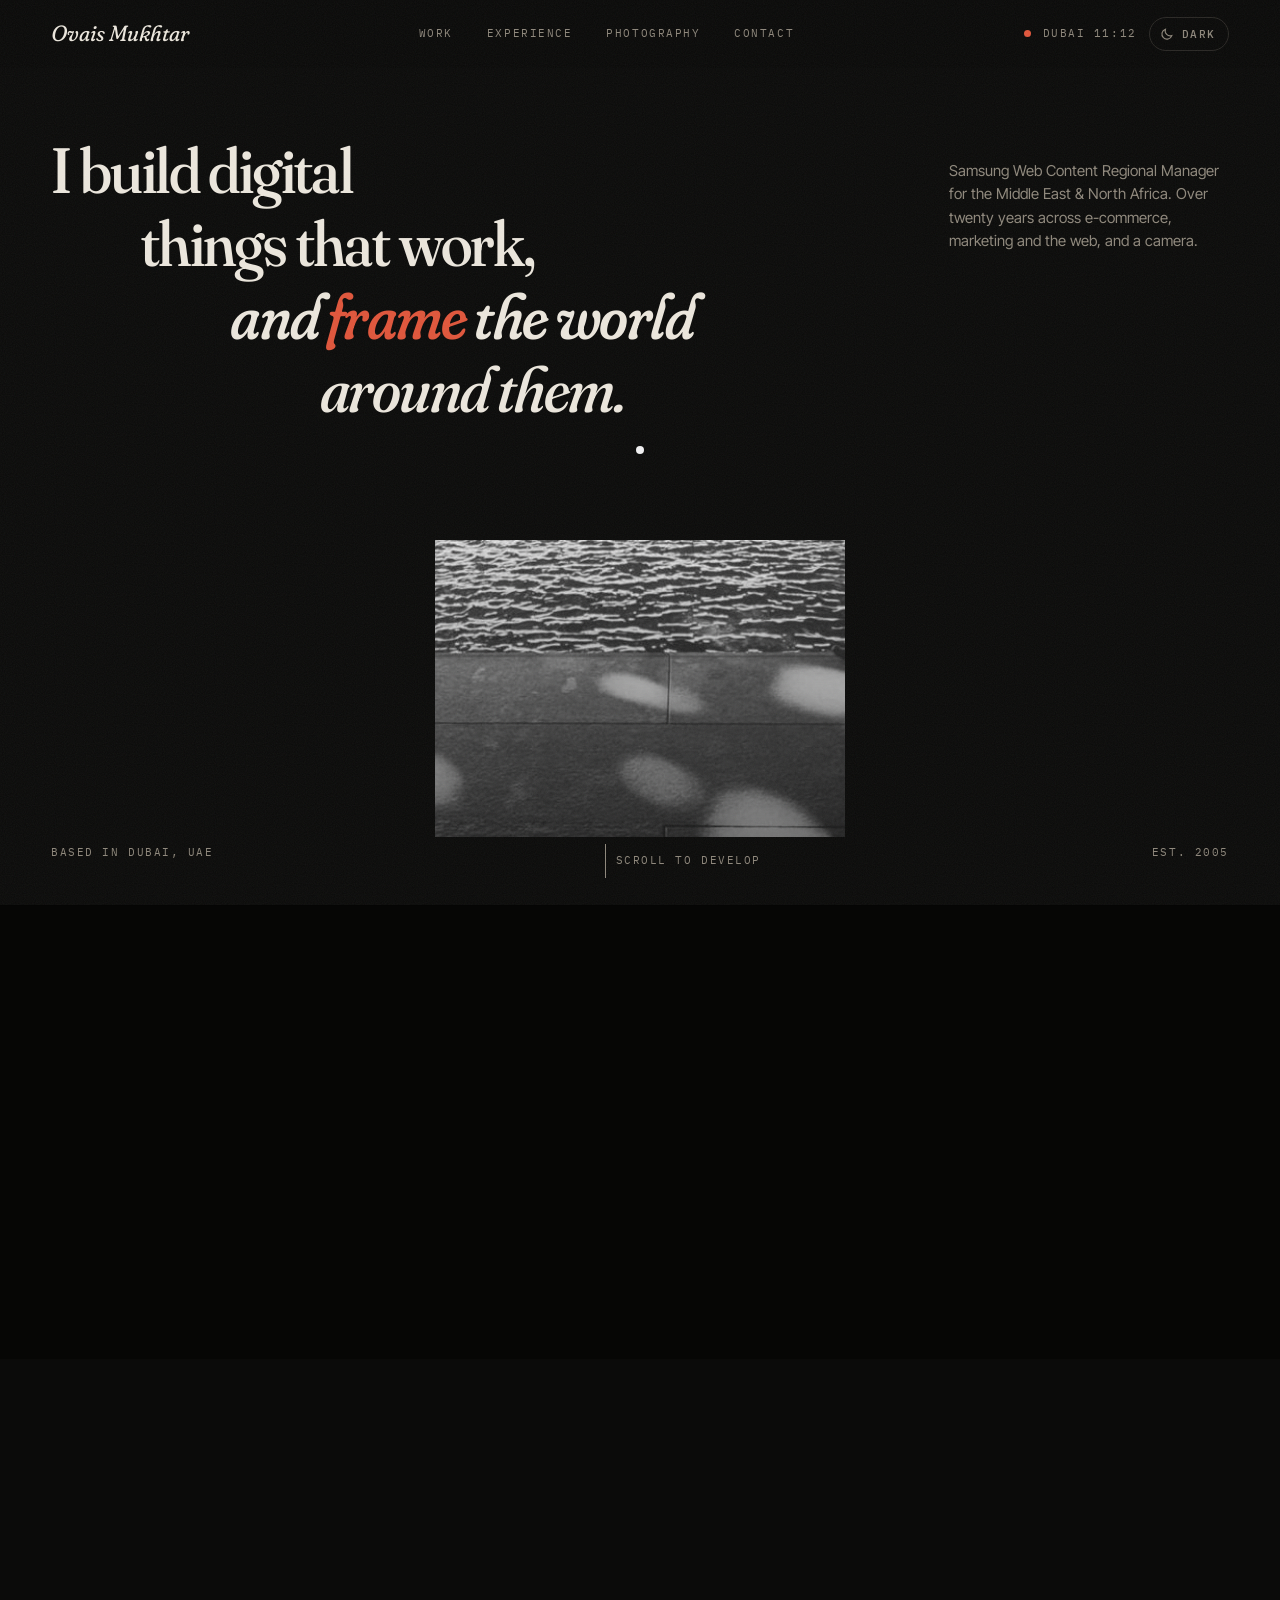
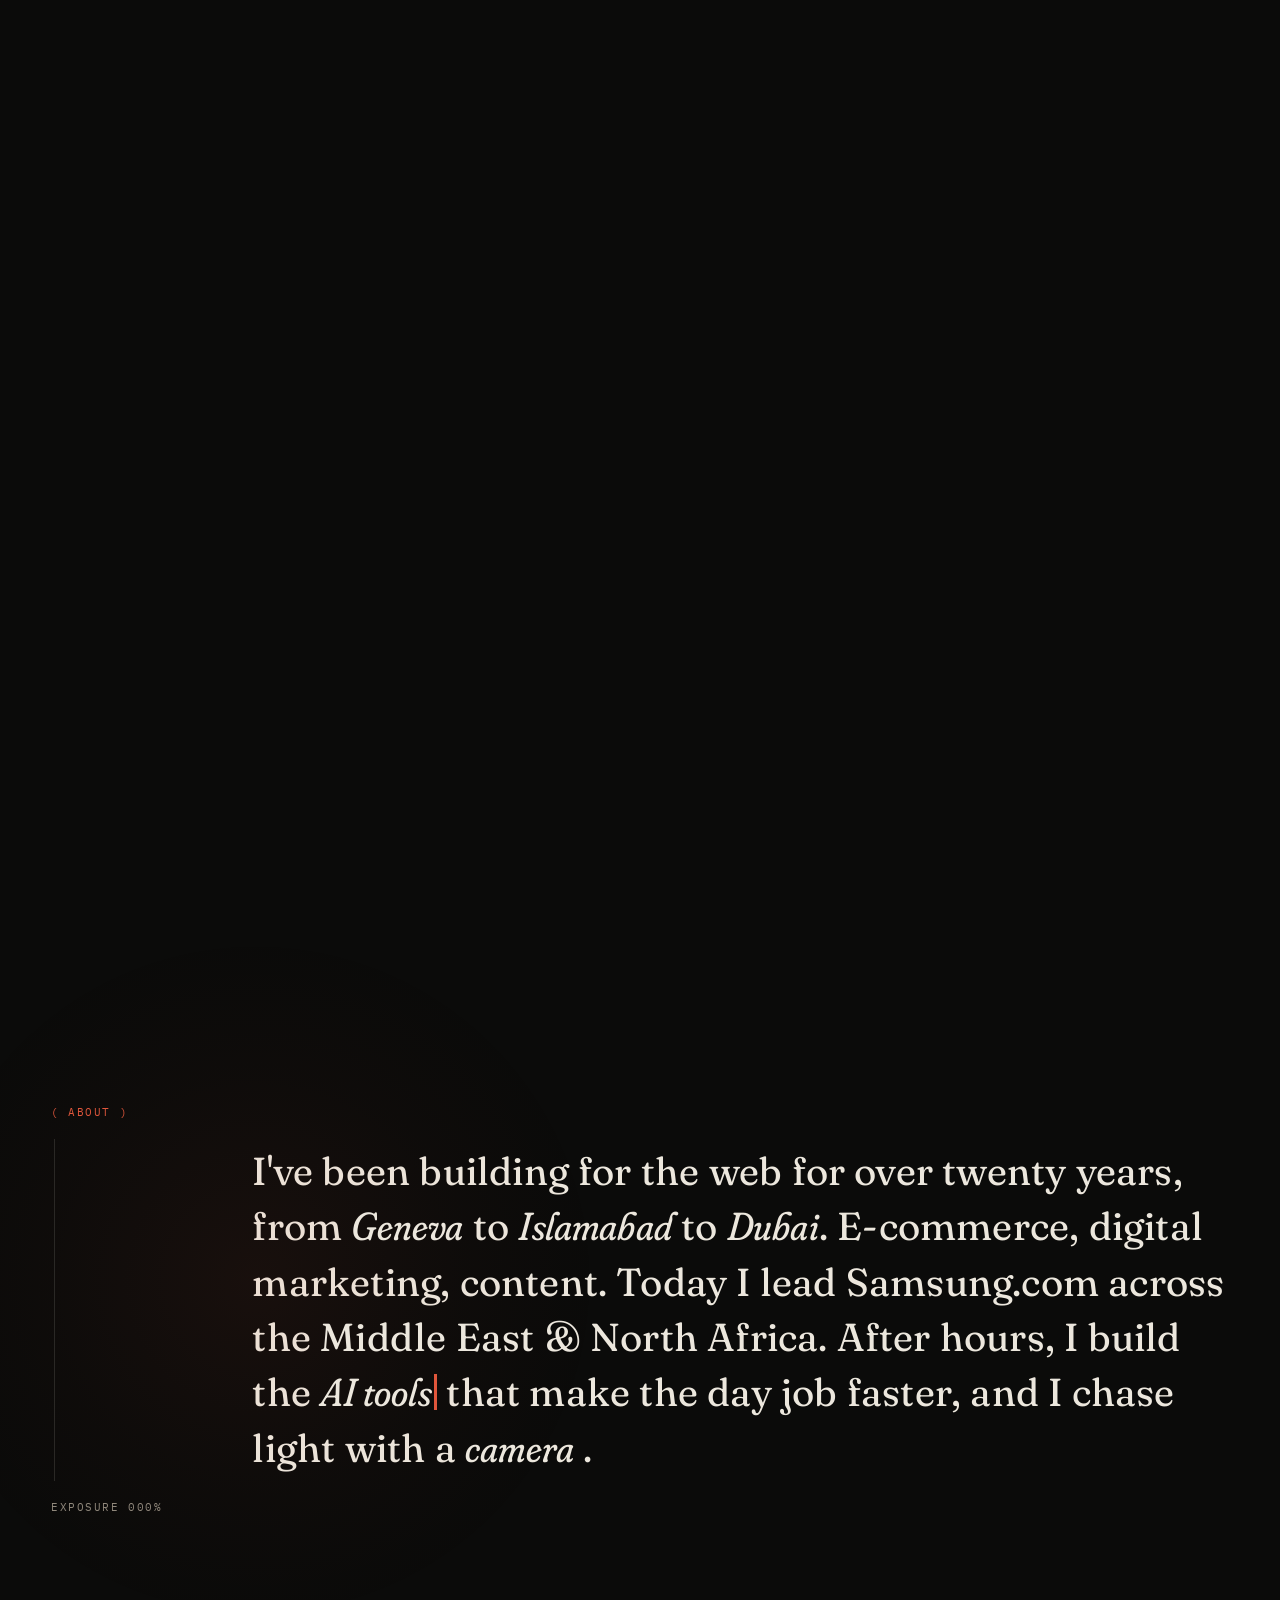
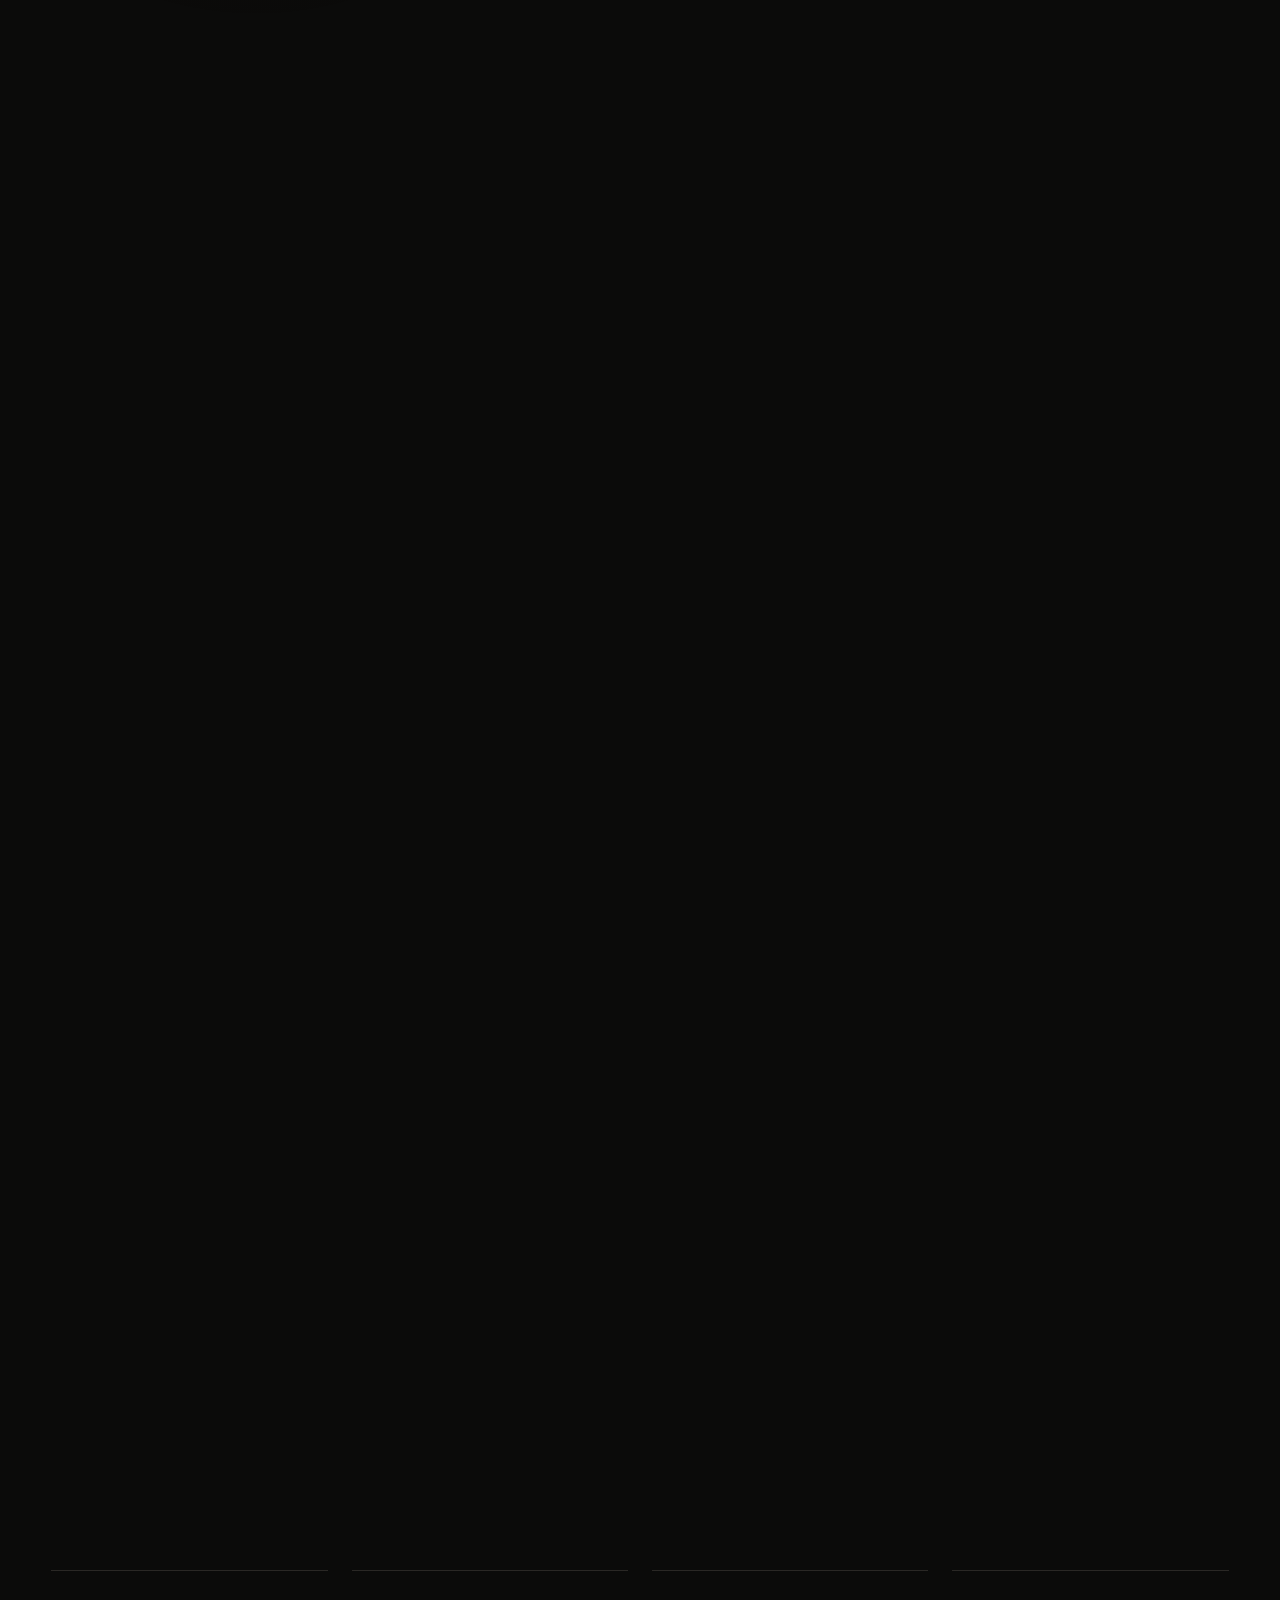
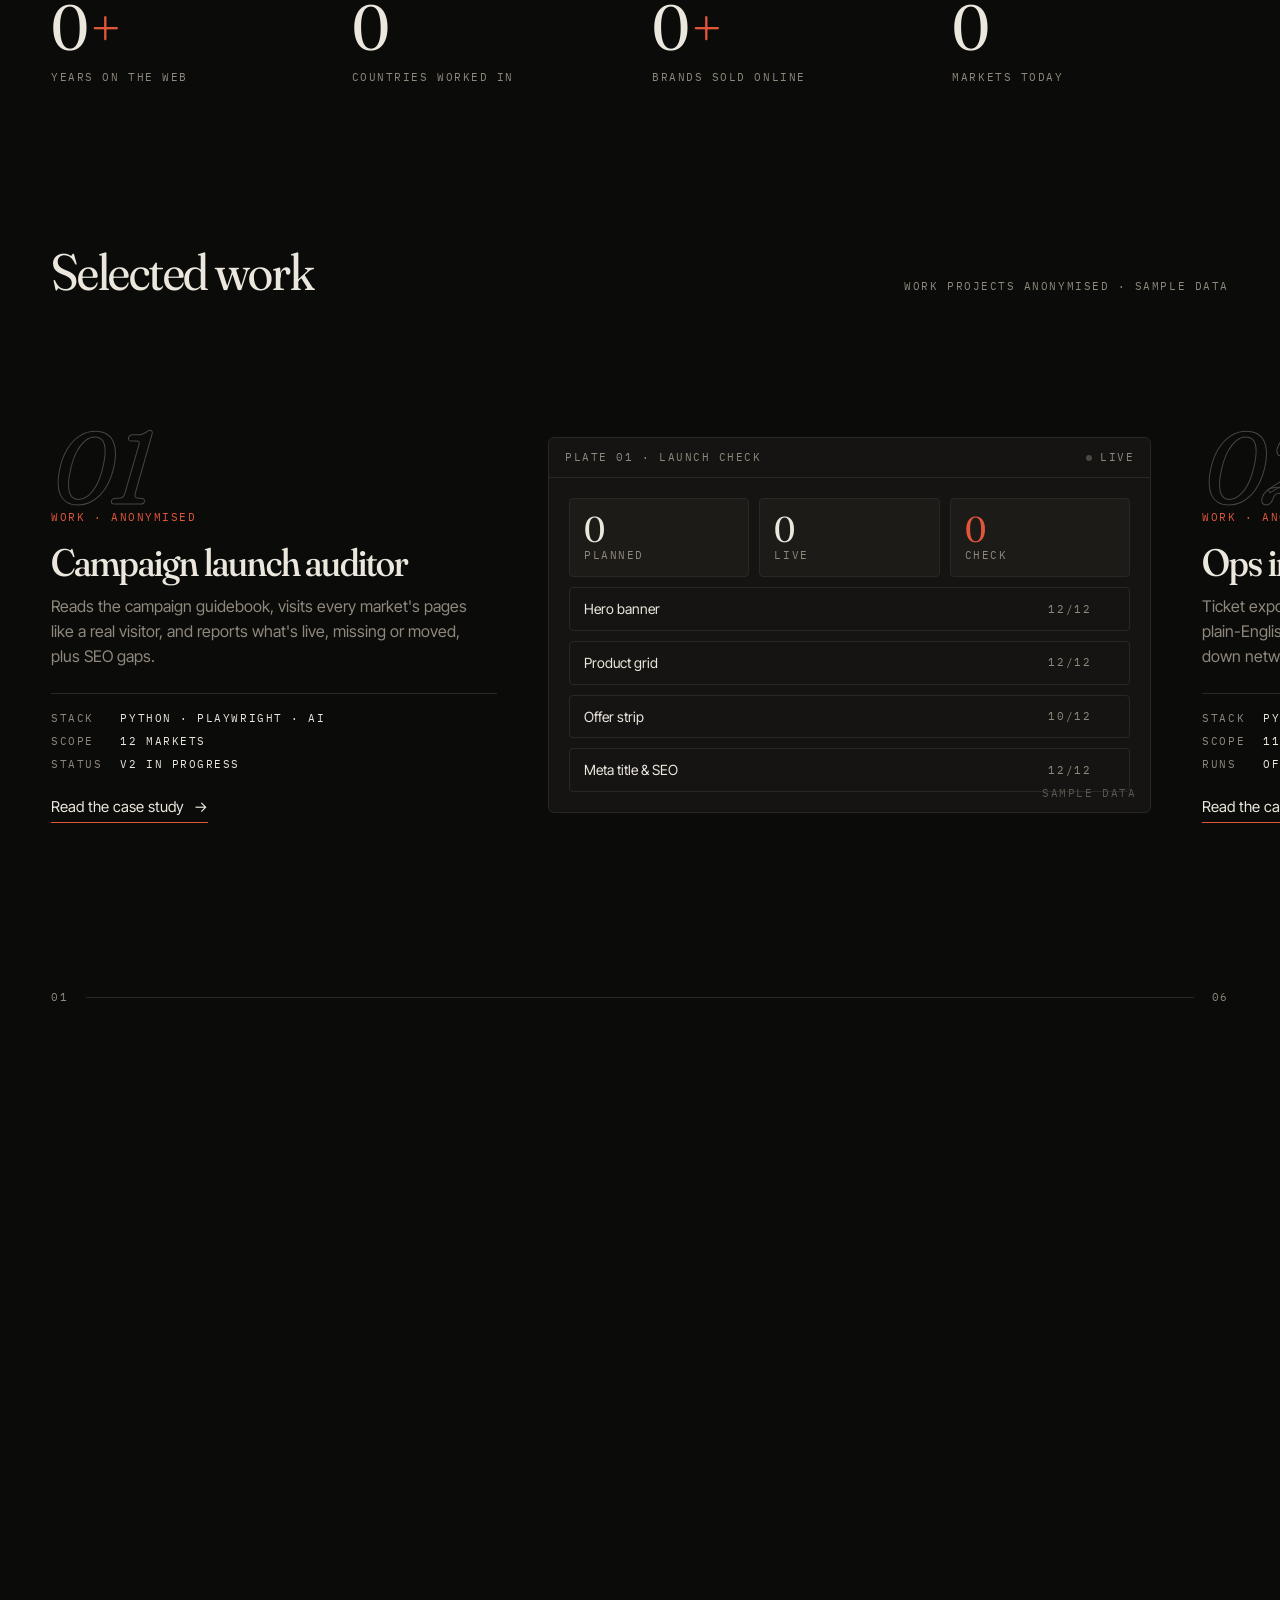
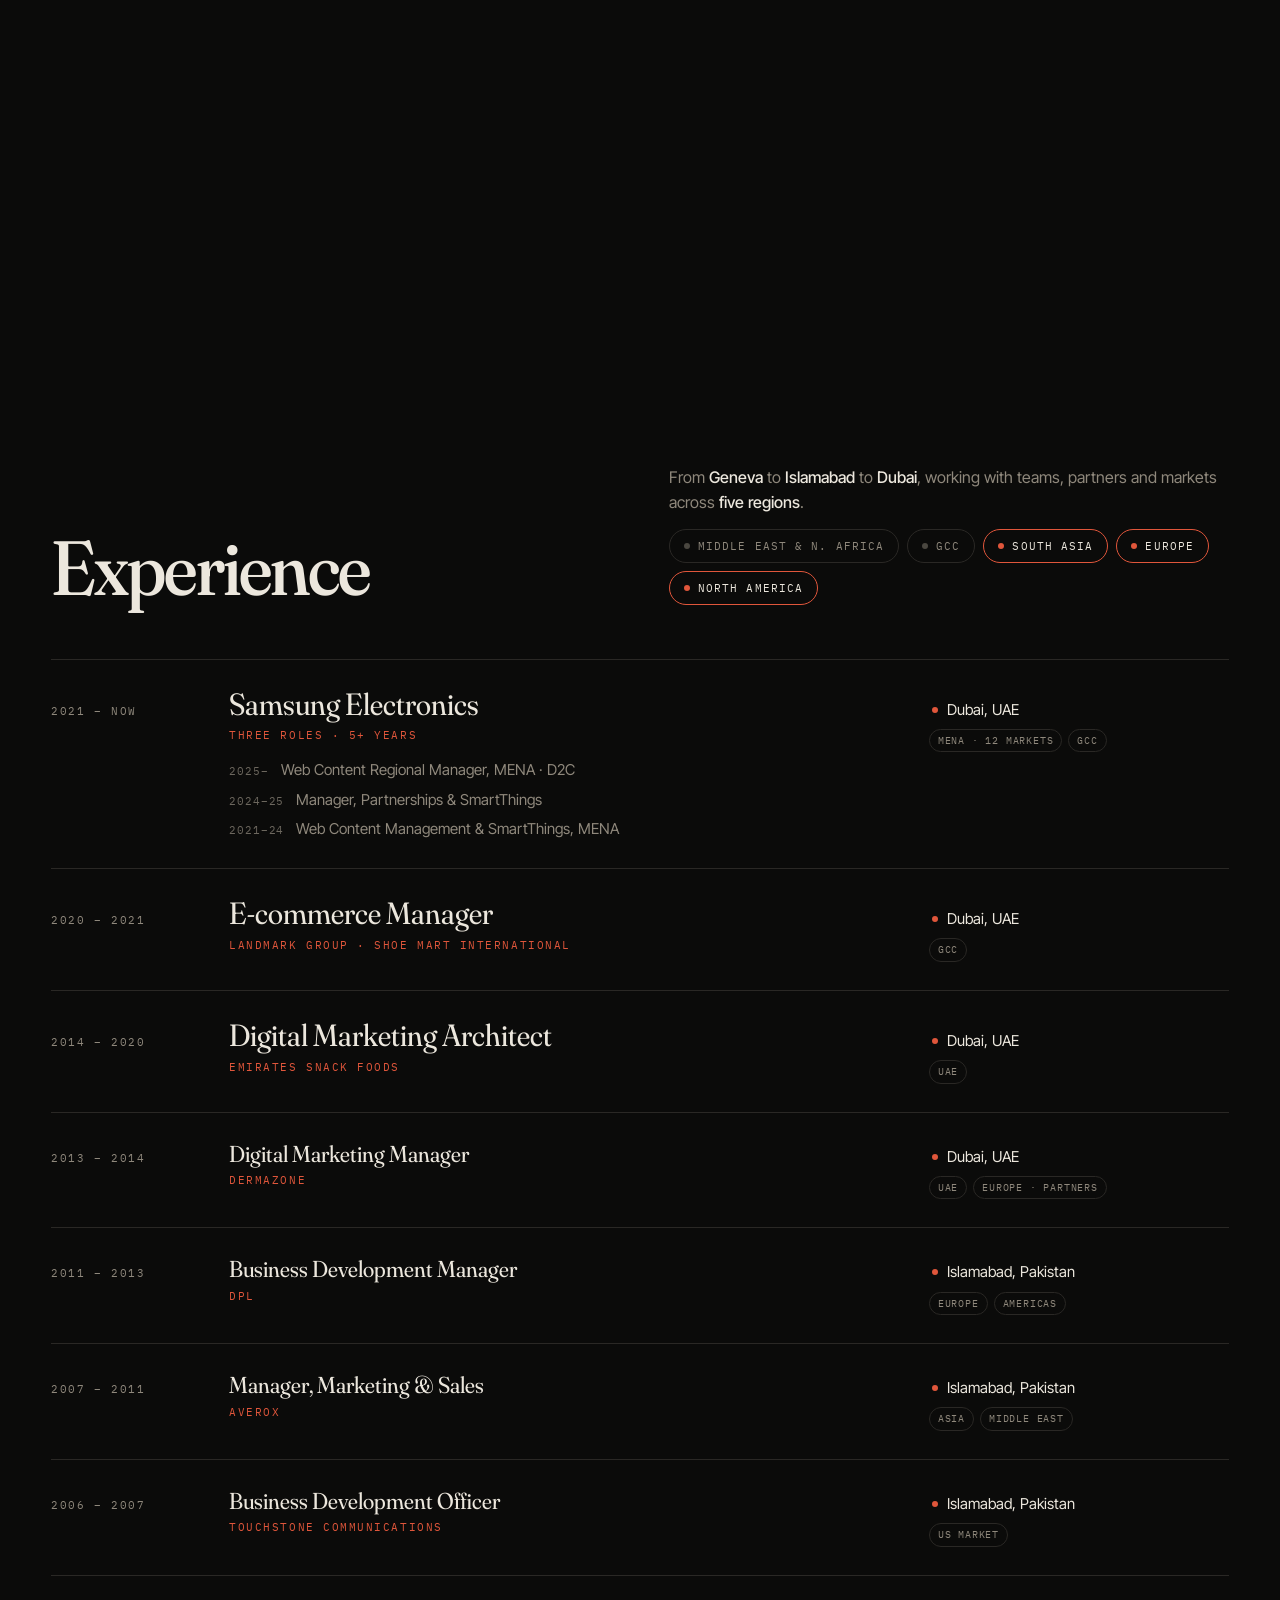
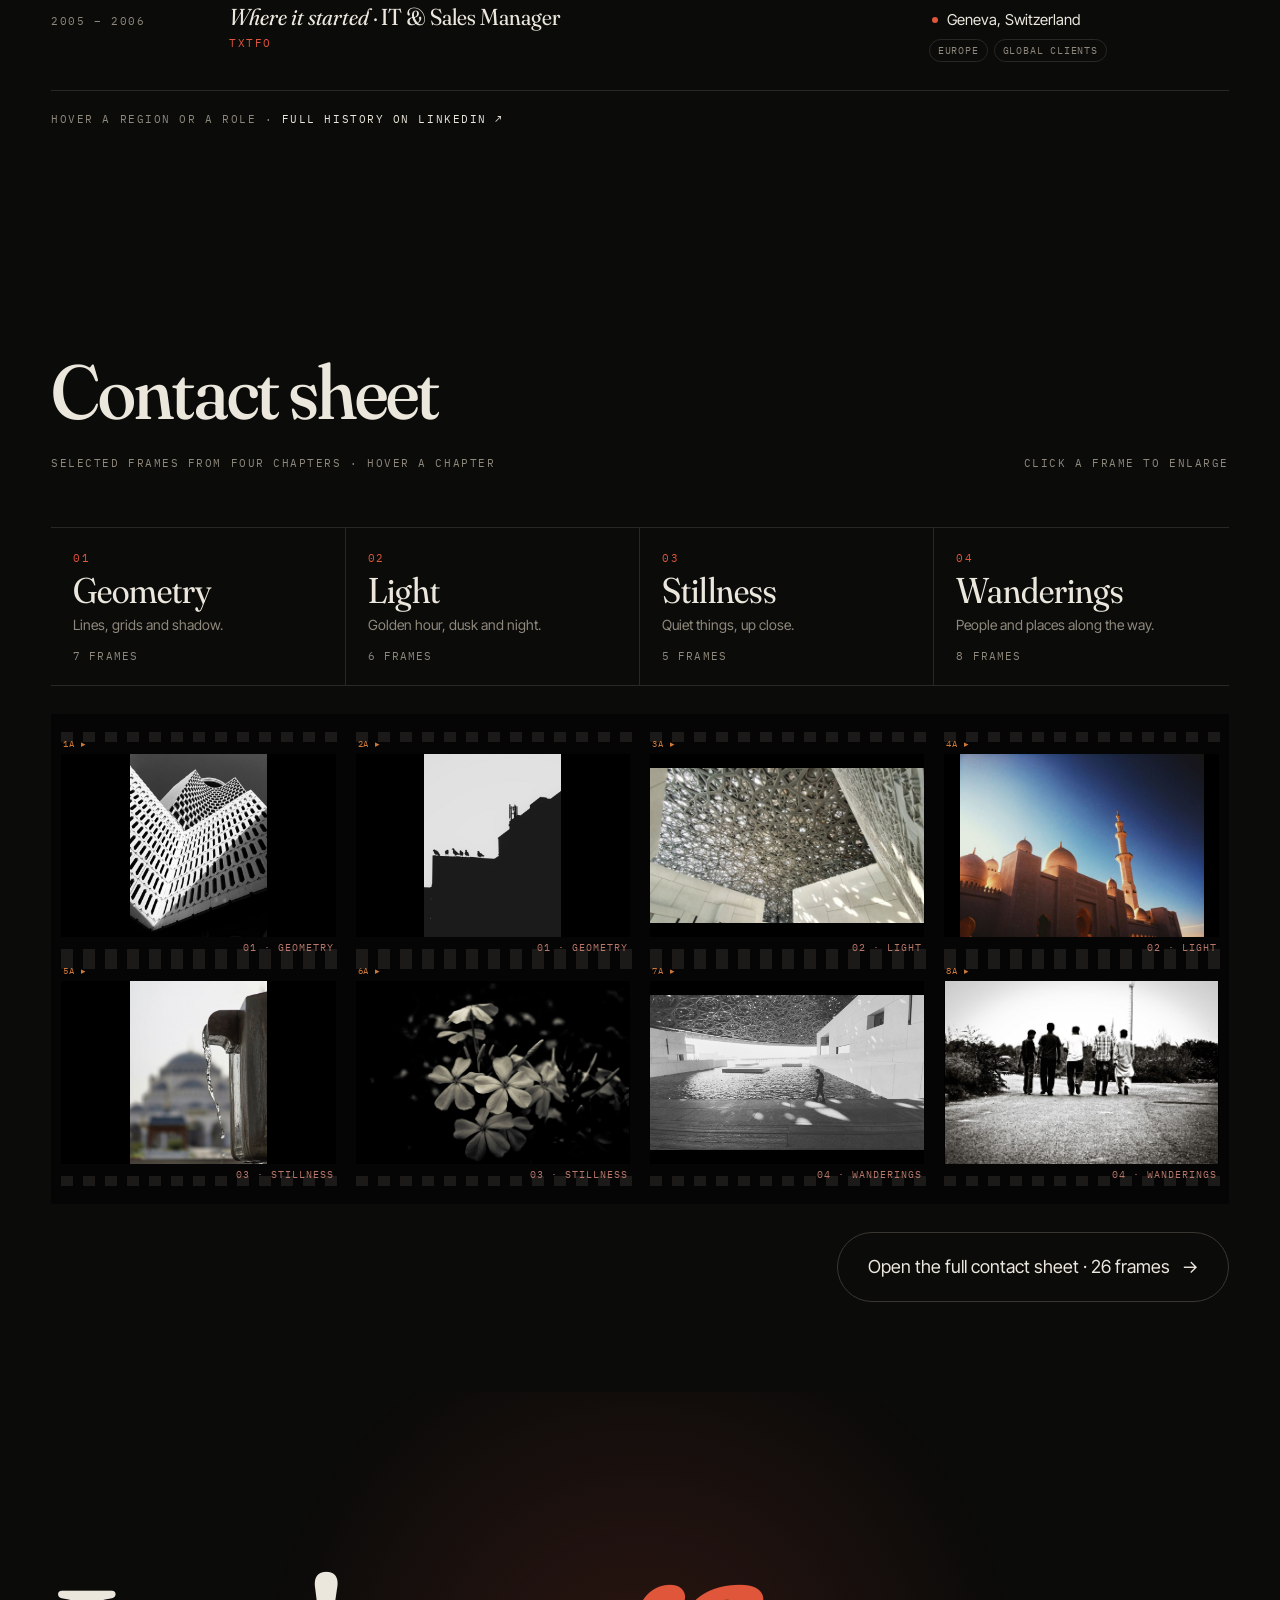
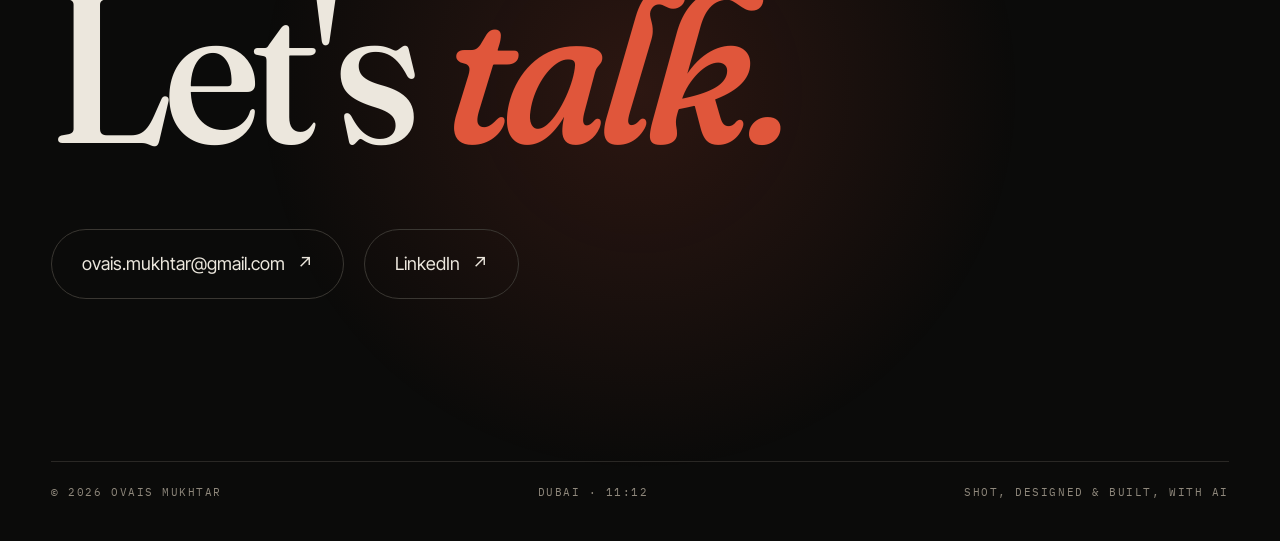
==== commit 1e2bef50: "Fix home nav links blocked by the hidden loader glow on large screens Co-Authored-By: Claude Opus 5." ====
--- a/index.html
+++ b/index.html
@@ -55,7 +55,8 @@
 #loader .num{font-family:var(--serif);font-size:clamp(64px,10vw,140px);line-height:1;font-style:italic}
 #loader .bar{width:180px;height:1px;background:#2a2a28;position:relative;overflow:hidden}
 #loader .bar i{position:absolute;inset:0;background:var(--red);transform-origin:left;transform:scaleX(0)}
-#loader.done{transform:translateY(-100%)}
+#loader{overflow:hidden}
+#loader.done{transform:translateY(-100%);pointer-events:none;visibility:hidden;transition:transform 1.1s cubic-bezier(.77,0,.18,1),visibility 0s linear 1.1s}
 
 /* nav — always solid */
 nav.top{position:fixed;top:0;left:0;right:0;z-index:50;display:flex;justify-content:space-between;align-items:center;gap:20px;padding:16px var(--pad);background:rgba(11,11,10,.94);backdrop-filter:blur(14px);-webkit-backdrop-filter:blur(14px);border-bottom:1px solid transparent;transition:border-color .4s,padding .4s}
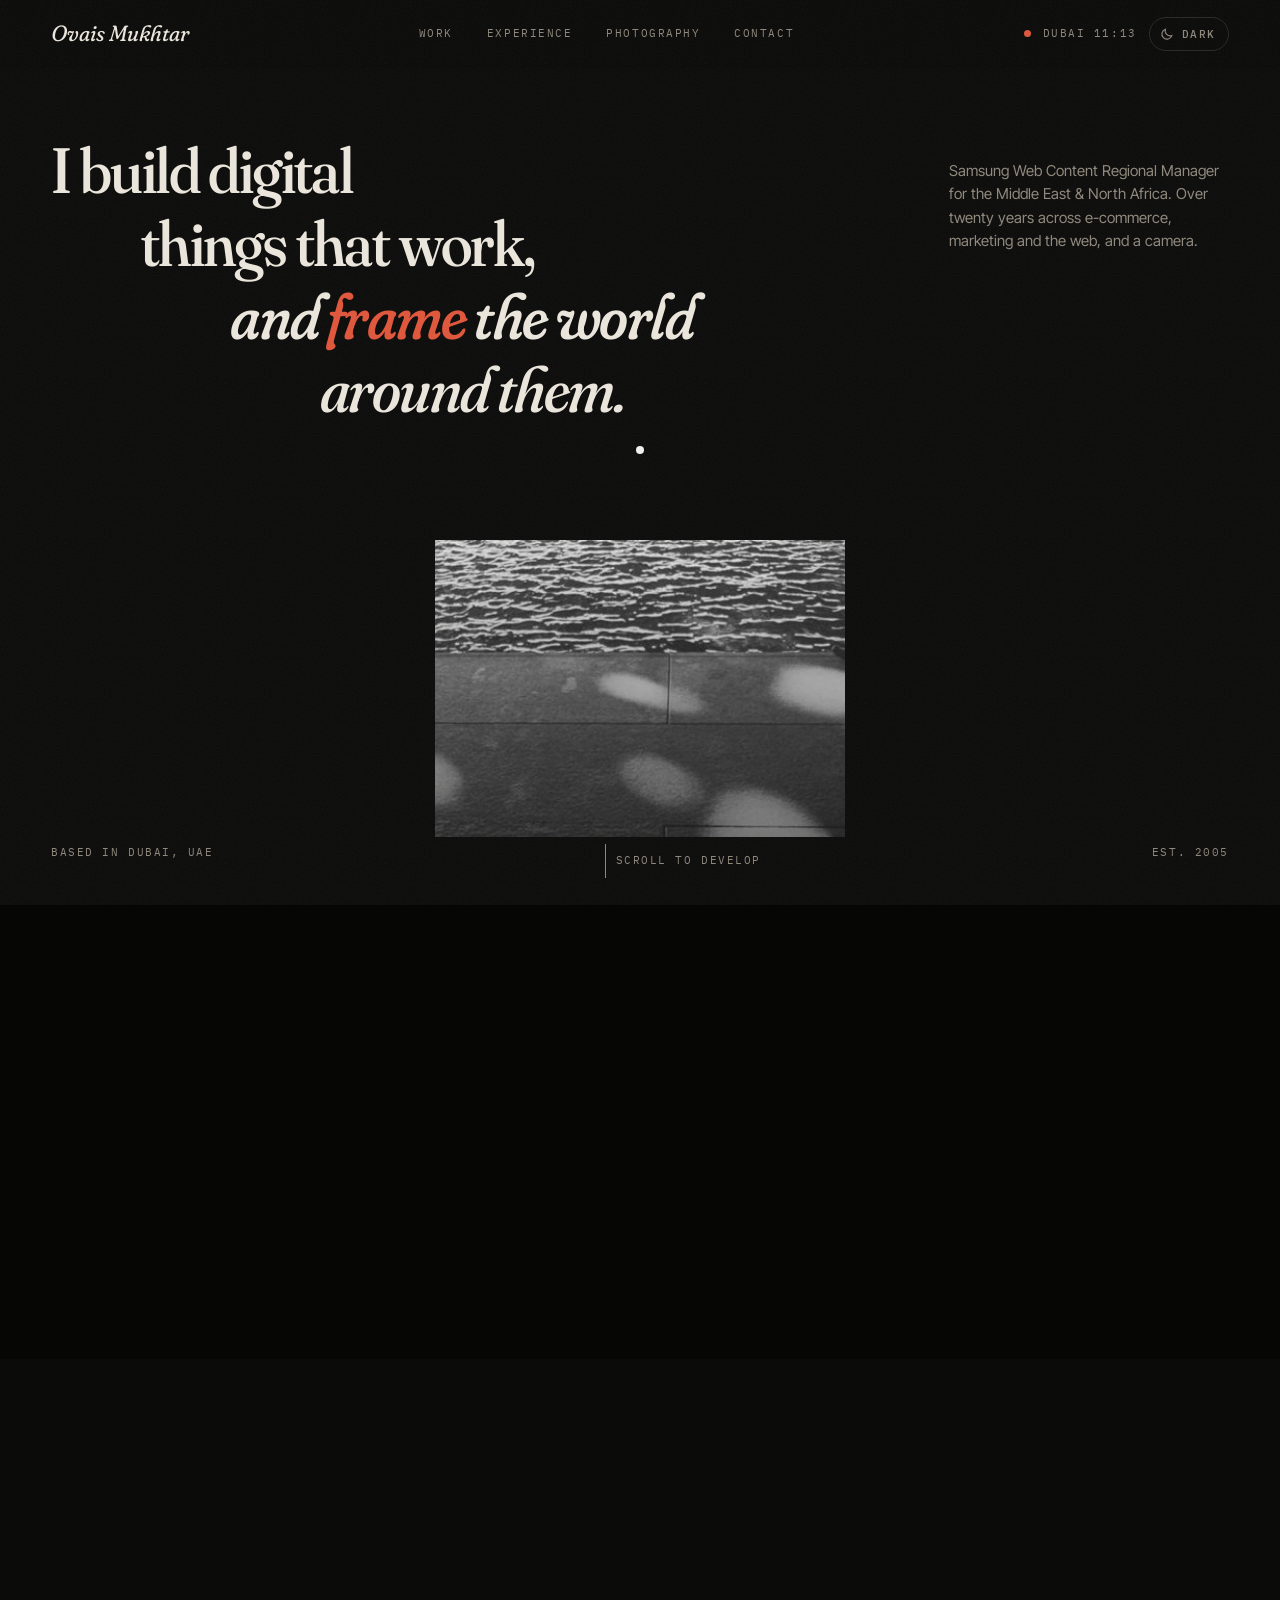
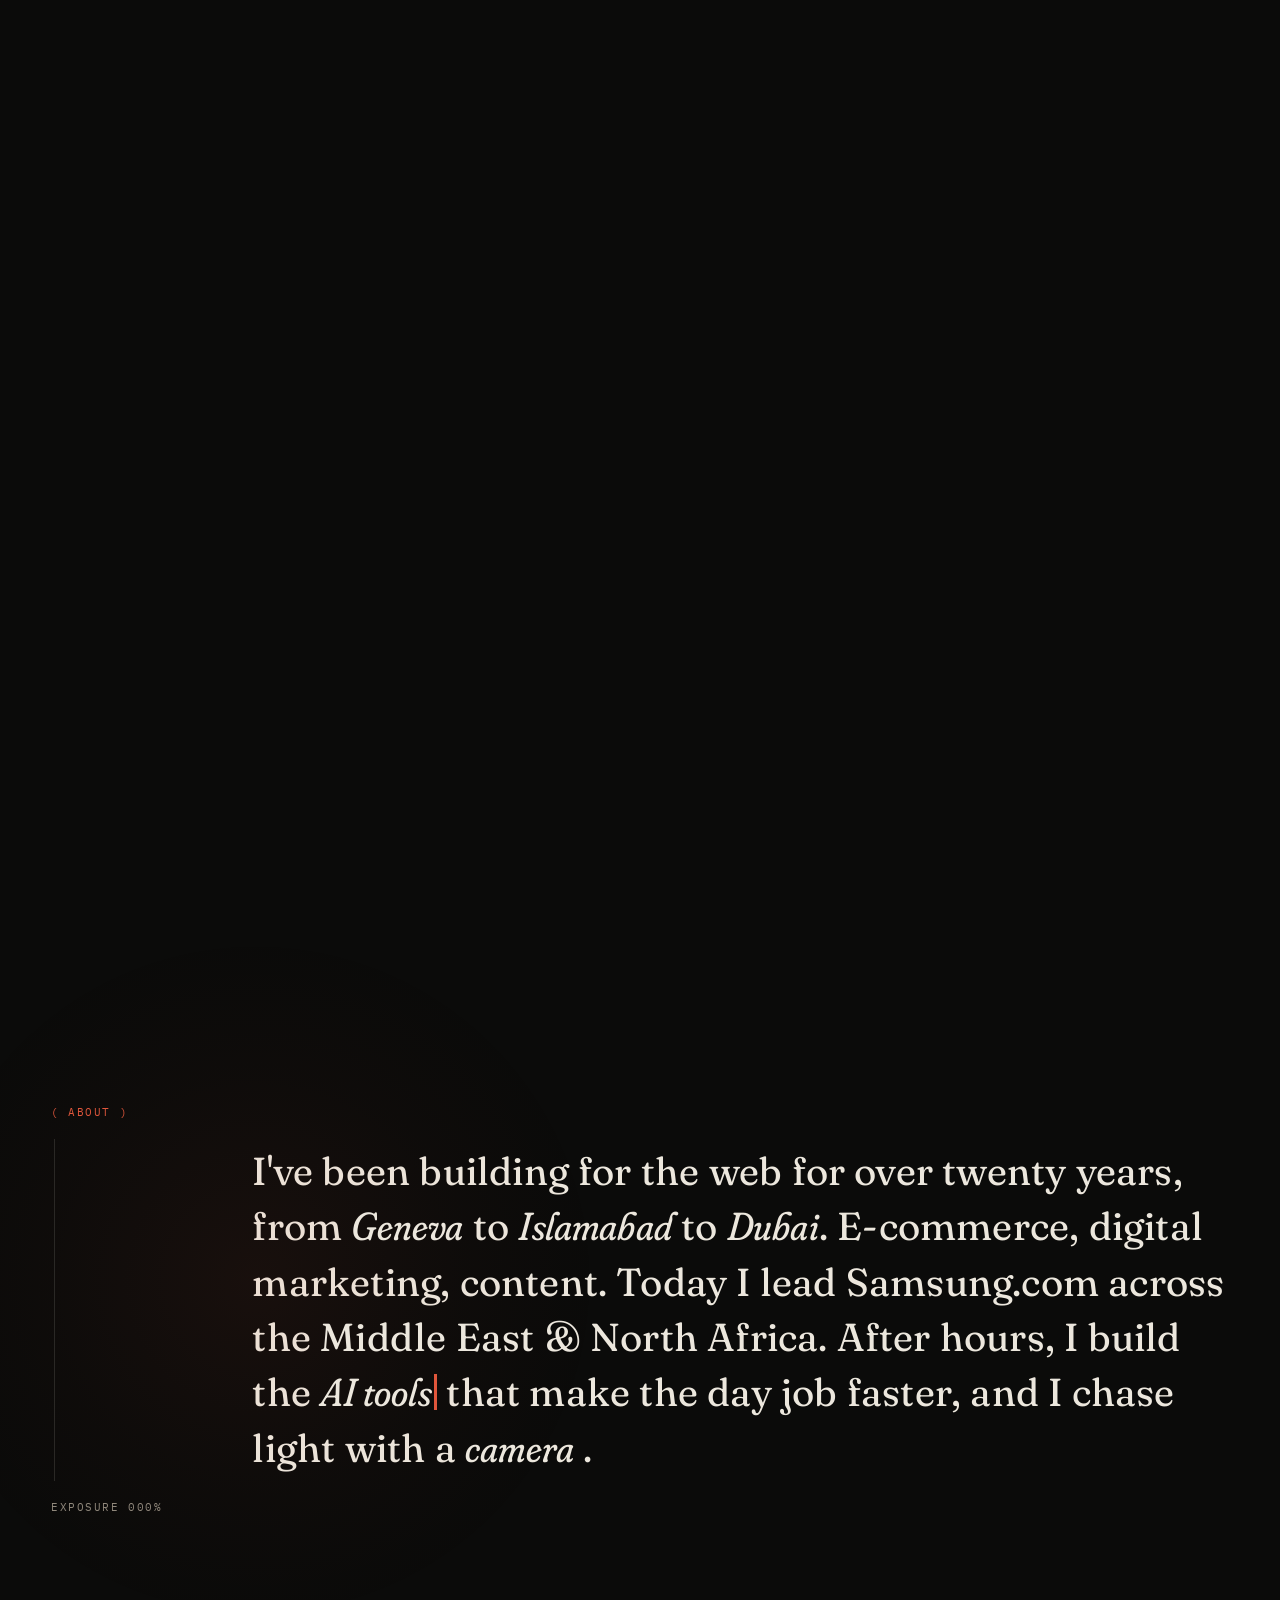
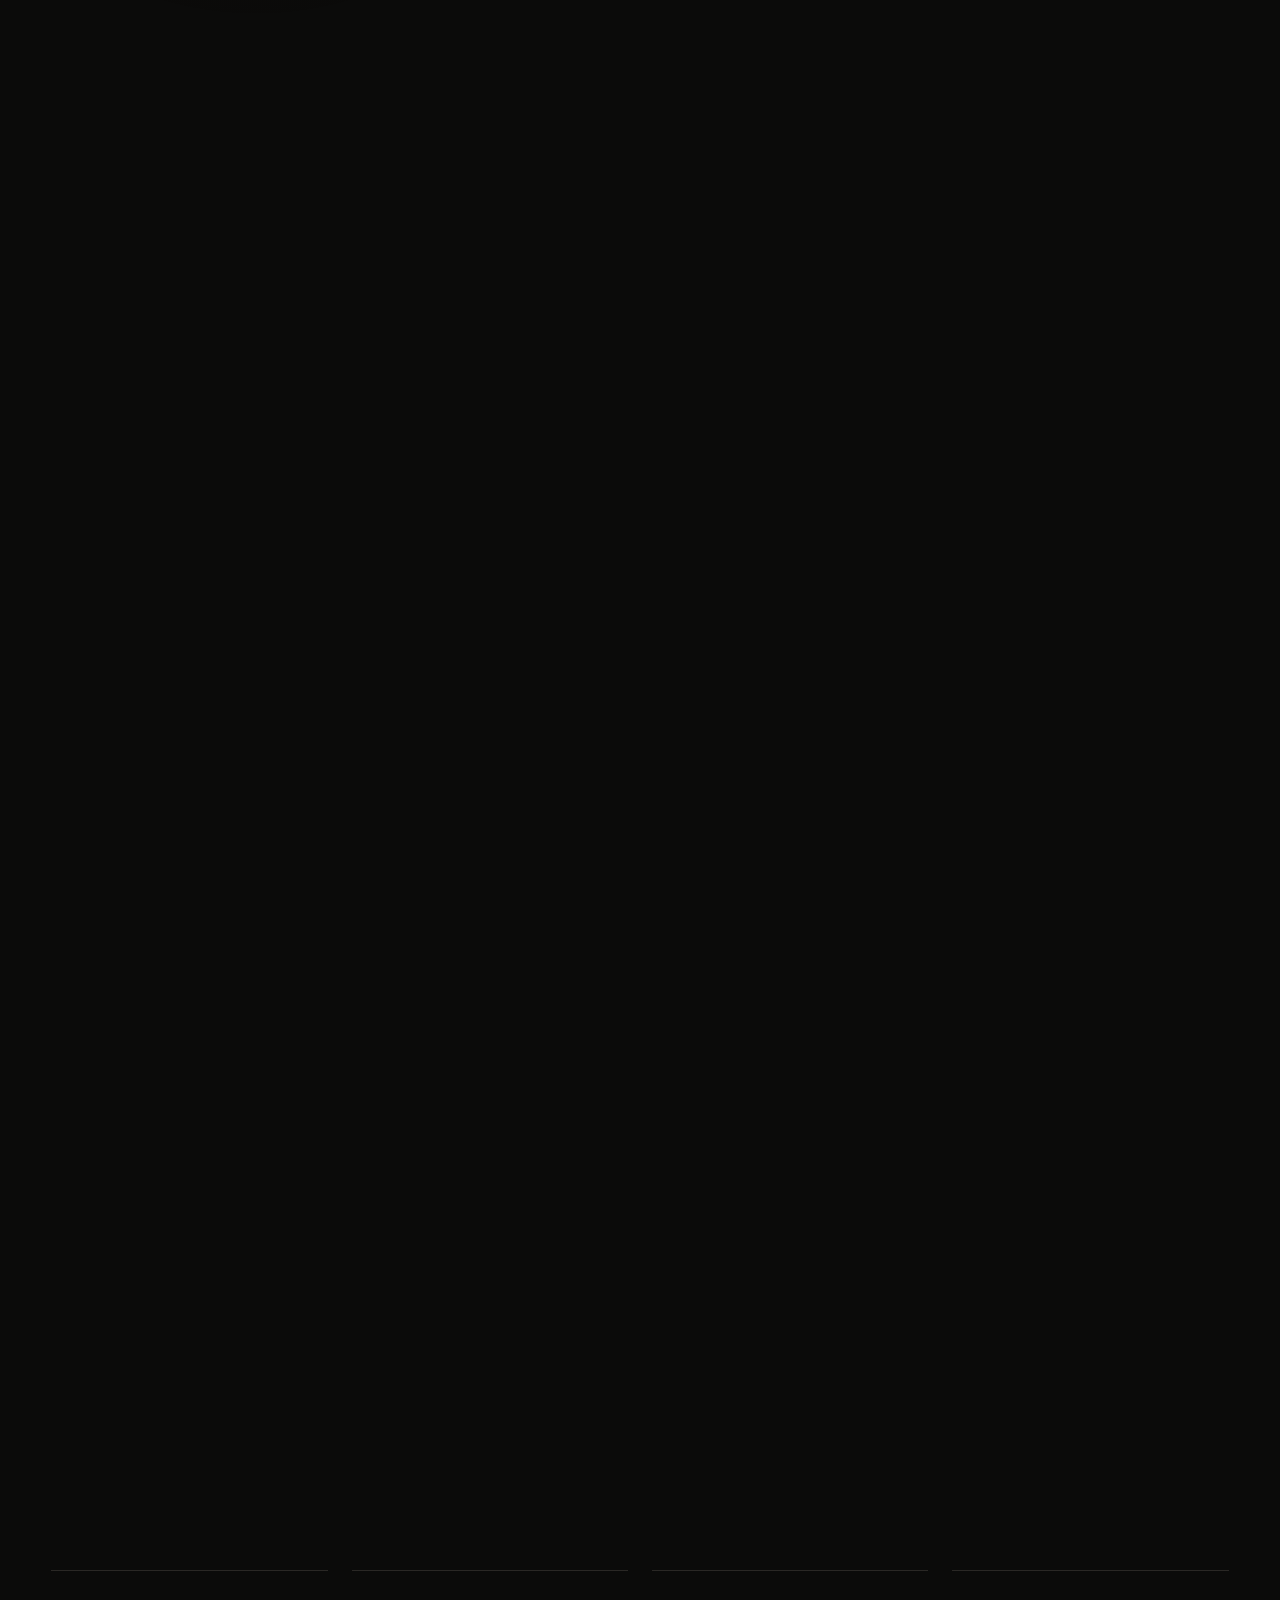
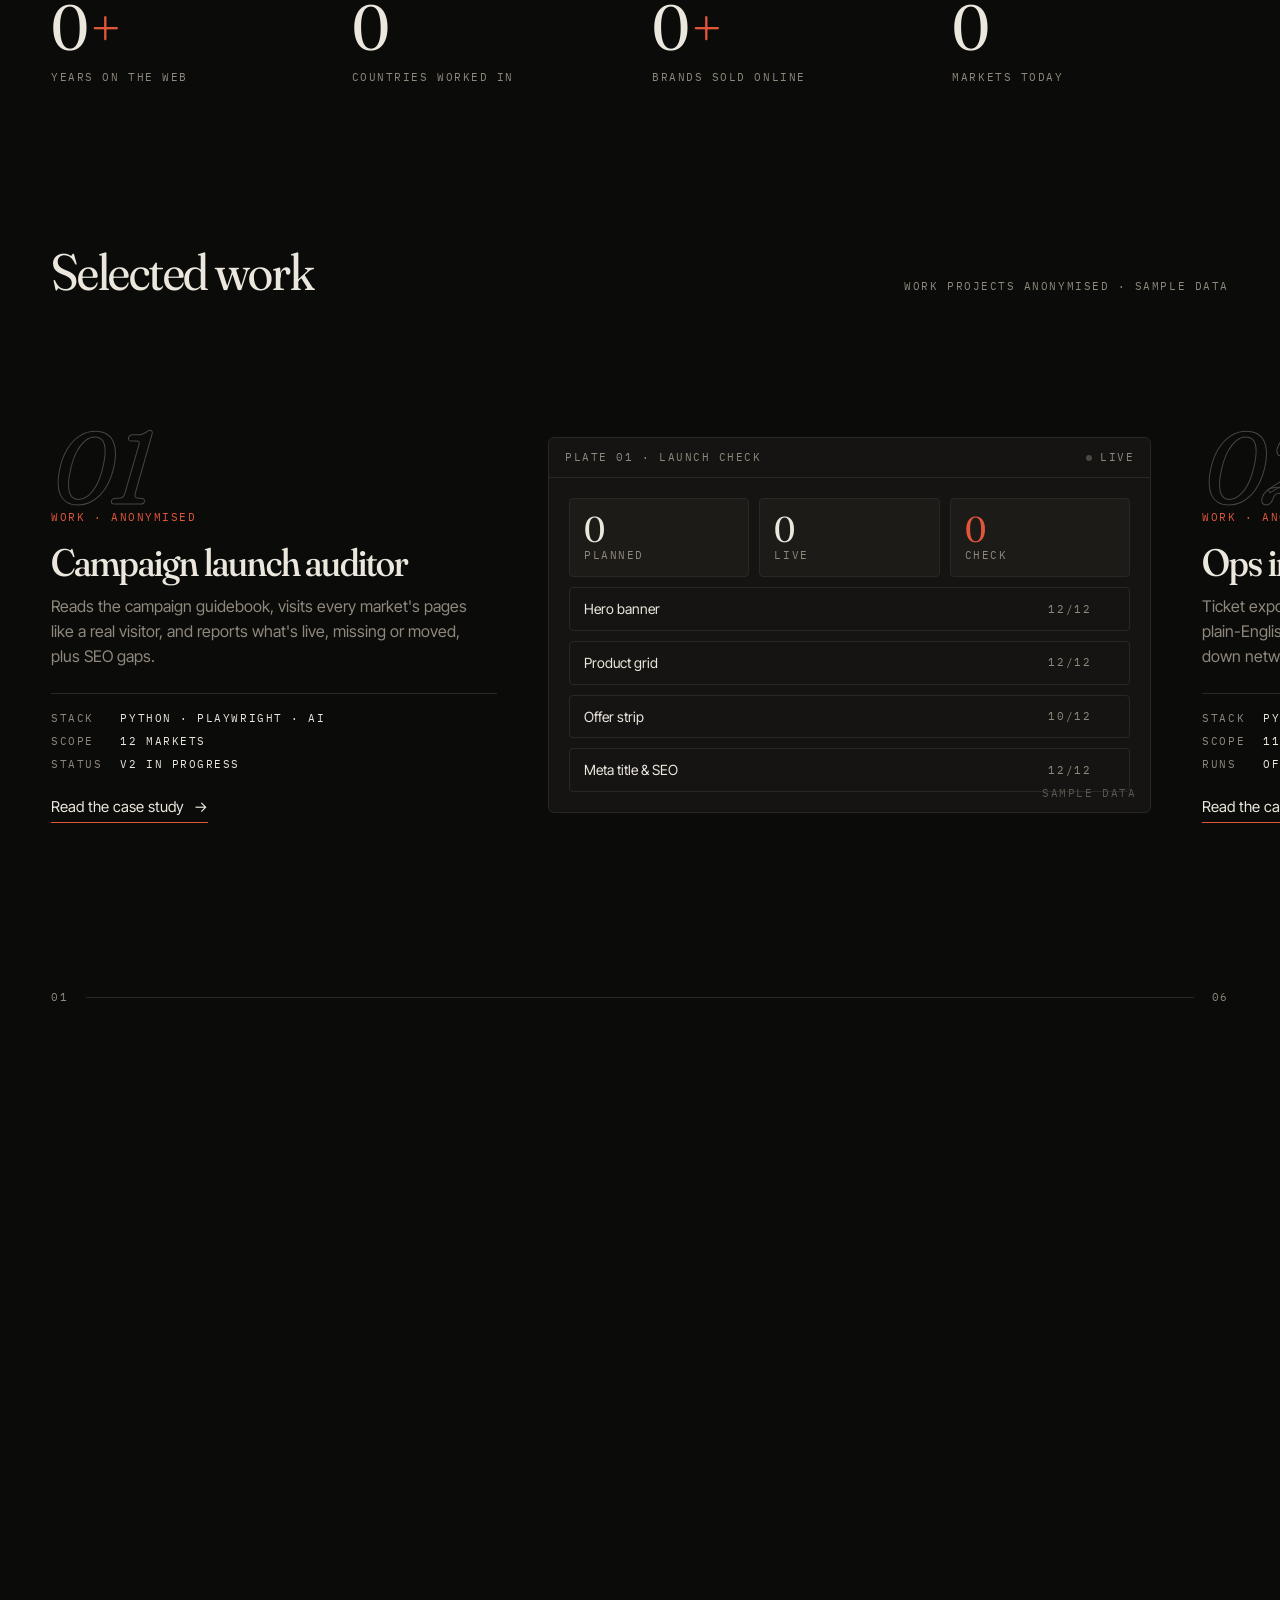
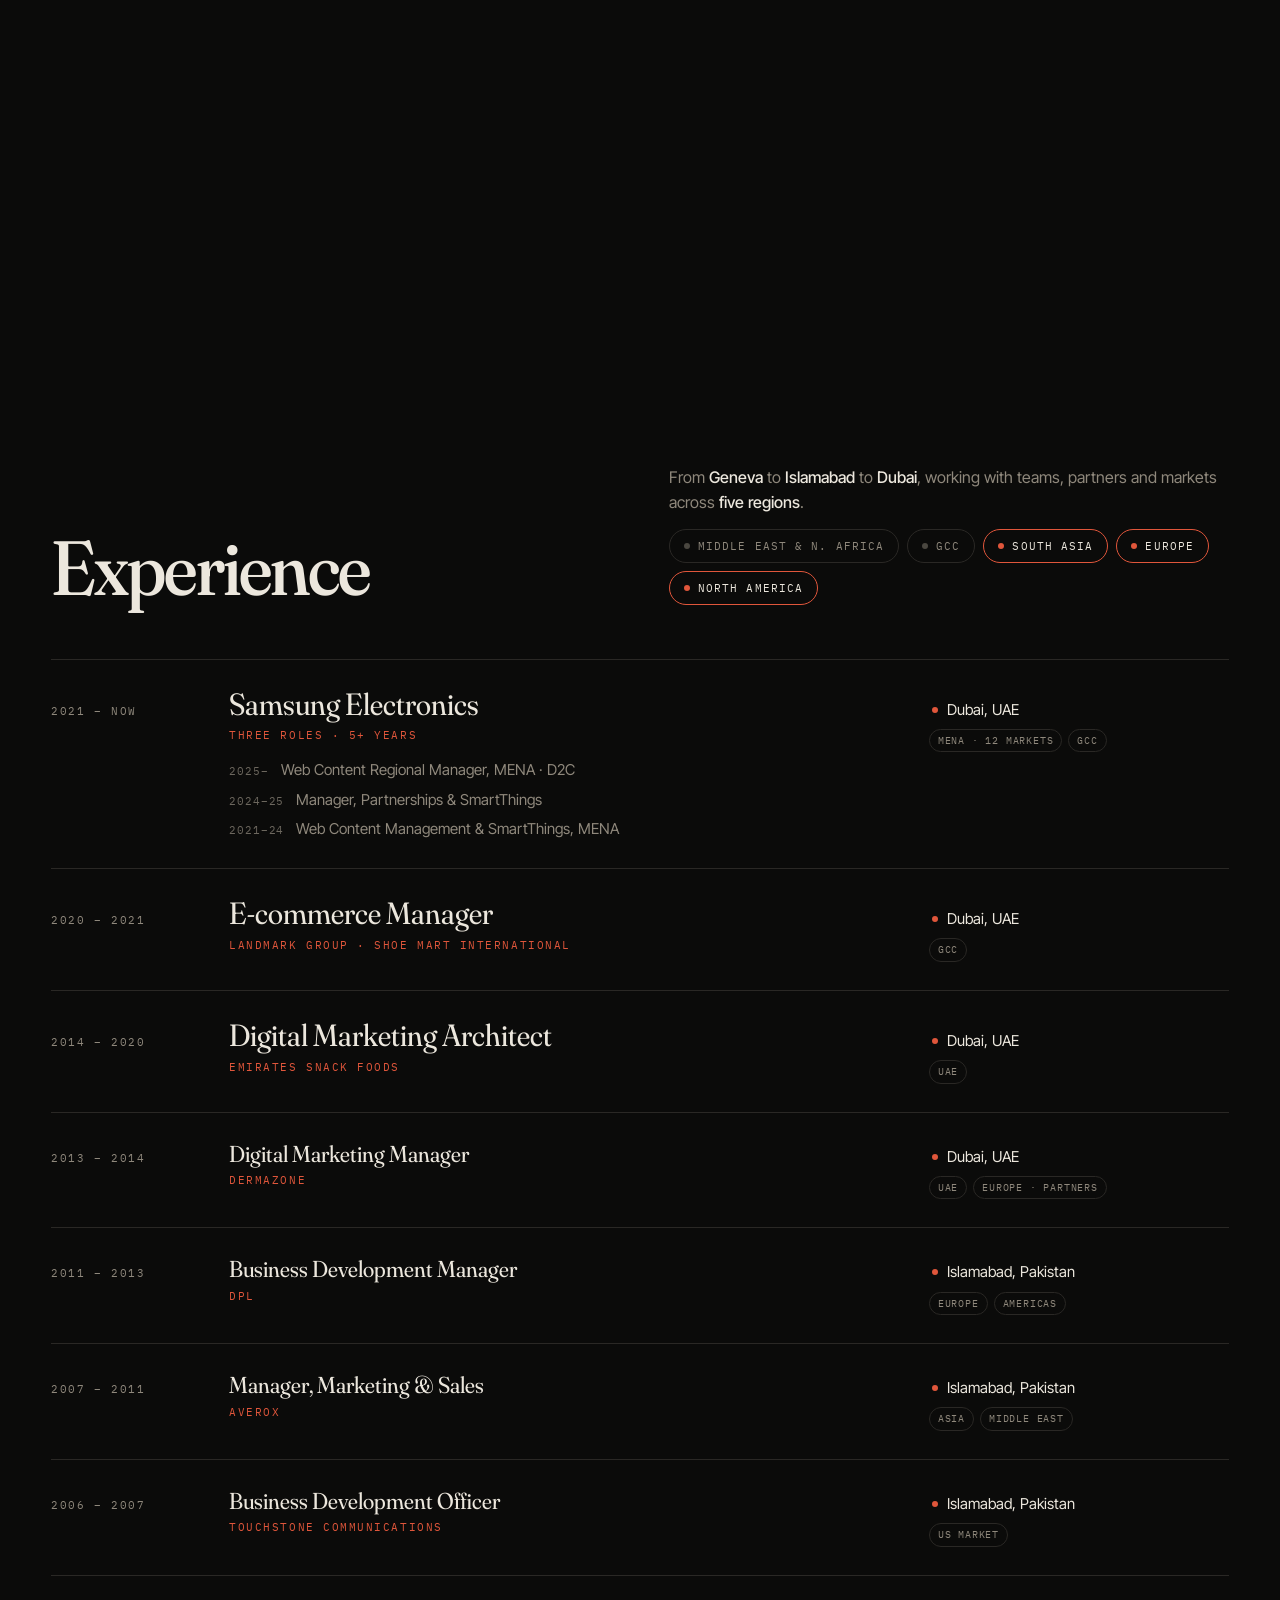
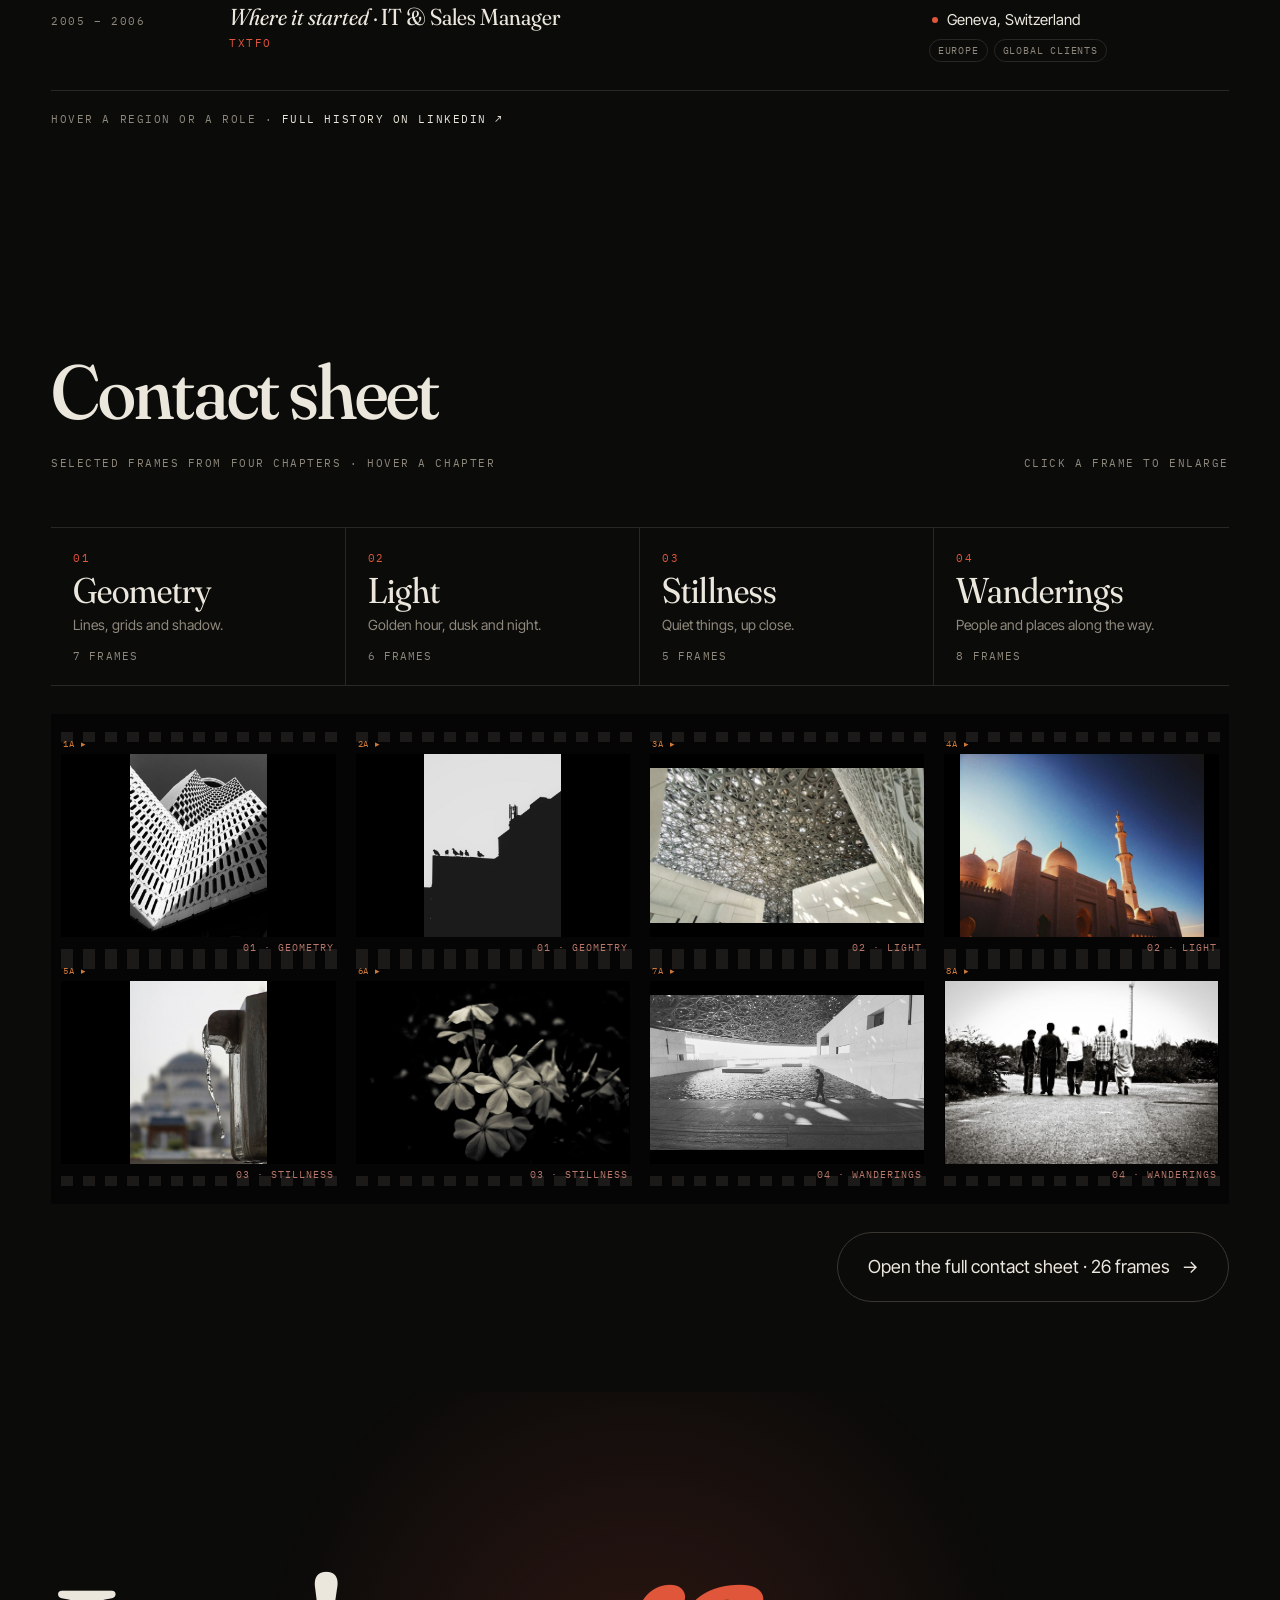
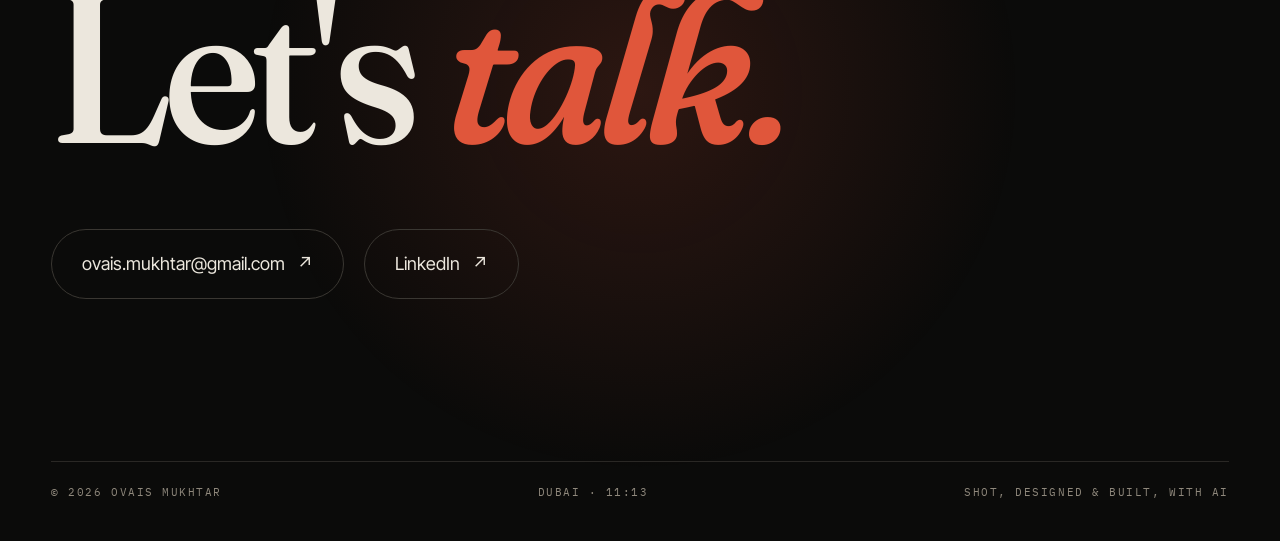
==== commit 407bd9b5: "Remove tap flash on phones, add press states, say 'tap' on touch screens Co-Authored-By: Claude Opus" ====
--- a/index.html
+++ b/index.html
@@ -561,12 +561,12 @@
 </div>
 
 </div>
-<p class="mono" style="color:var(--mute);margin-top:20px">Hover a region or a role · <a href="https://ae.linkedin.com/in/ovais" style="color:var(--ink)">Full history on LinkedIn ↗</a></p>
+<p class="mono" style="color:var(--mute);margin-top:20px"><span class="on-hover">Hover</span><span class="on-touch">Tap</span> a region or a role · <a href="https://ae.linkedin.com/in/ovais" style="color:var(--ink)">Full history on LinkedIn ↗</a></p>
 </section>
 
 <section id="photos">
 <h2>Contact sheet</h2>
-<div class="sub mono"><span>Selected frames from four chapters · hover a chapter</span><span>Click a frame to enlarge</span></div>
+<div class="sub mono"><span>Selected frames from four chapters · <span class="on-hover">hover</span><span class="on-touch">tap</span> a chapter</span><span><span class="on-hover">Click</span><span class="on-touch">Tap</span> a frame to enlarge</span></div>
 <div class="chaps" id="chaps">
 <button type="button" class="chap" data-ch="g"><span class="cn">01</span><span class="nm">Geometry</span><span class="ds">Lines, grids and shadow.</span><span class="ct">7 frames</span></button>
 <button type="button" class="chap" data-ch="l"><span class="cn">02</span><span class="nm">Light</span><span class="ds">Golden hour, dusk and night.</span><span class="ct">6 frames</span></button>
--- a/theme.css
+++ b/theme.css
@@ -79,3 +79,16 @@
 /* Mobile nav: name on one line, clock hidden to make room for the toggle */
 nav.top .name{white-space:nowrap}
 @media (max-width:760px){nav.top .rec>span{display:none}nav.top .rec{gap:6px}}
+
+/* Touch: no browser tap flash; quiet press states that match the design instead */
+html,*{-webkit-tap-highlight-color:transparent}
+.on-touch{display:none}
+@media (hover:none){
+  .on-hover{display:none}.on-touch{display:inline}
+  a,button,.role,.fr,.chap,.cbar a{transition:scale .16s ease,opacity .16s ease,background-color .16s ease}
+  a:active,button:active{scale:.97}
+  #mnav li a:active,nav.top ul a:active{scale:1;opacity:.6}
+  .fr:active,.strip a:active,.strip button:active{scale:1;opacity:.8}
+  .role:active,.chap:active{background-color:rgba(224,86,59,.07)}
+  html[data-theme=light] .role:active,html[data-theme=light] .chap:active{background-color:rgba(184,61,37,.07)}
+}
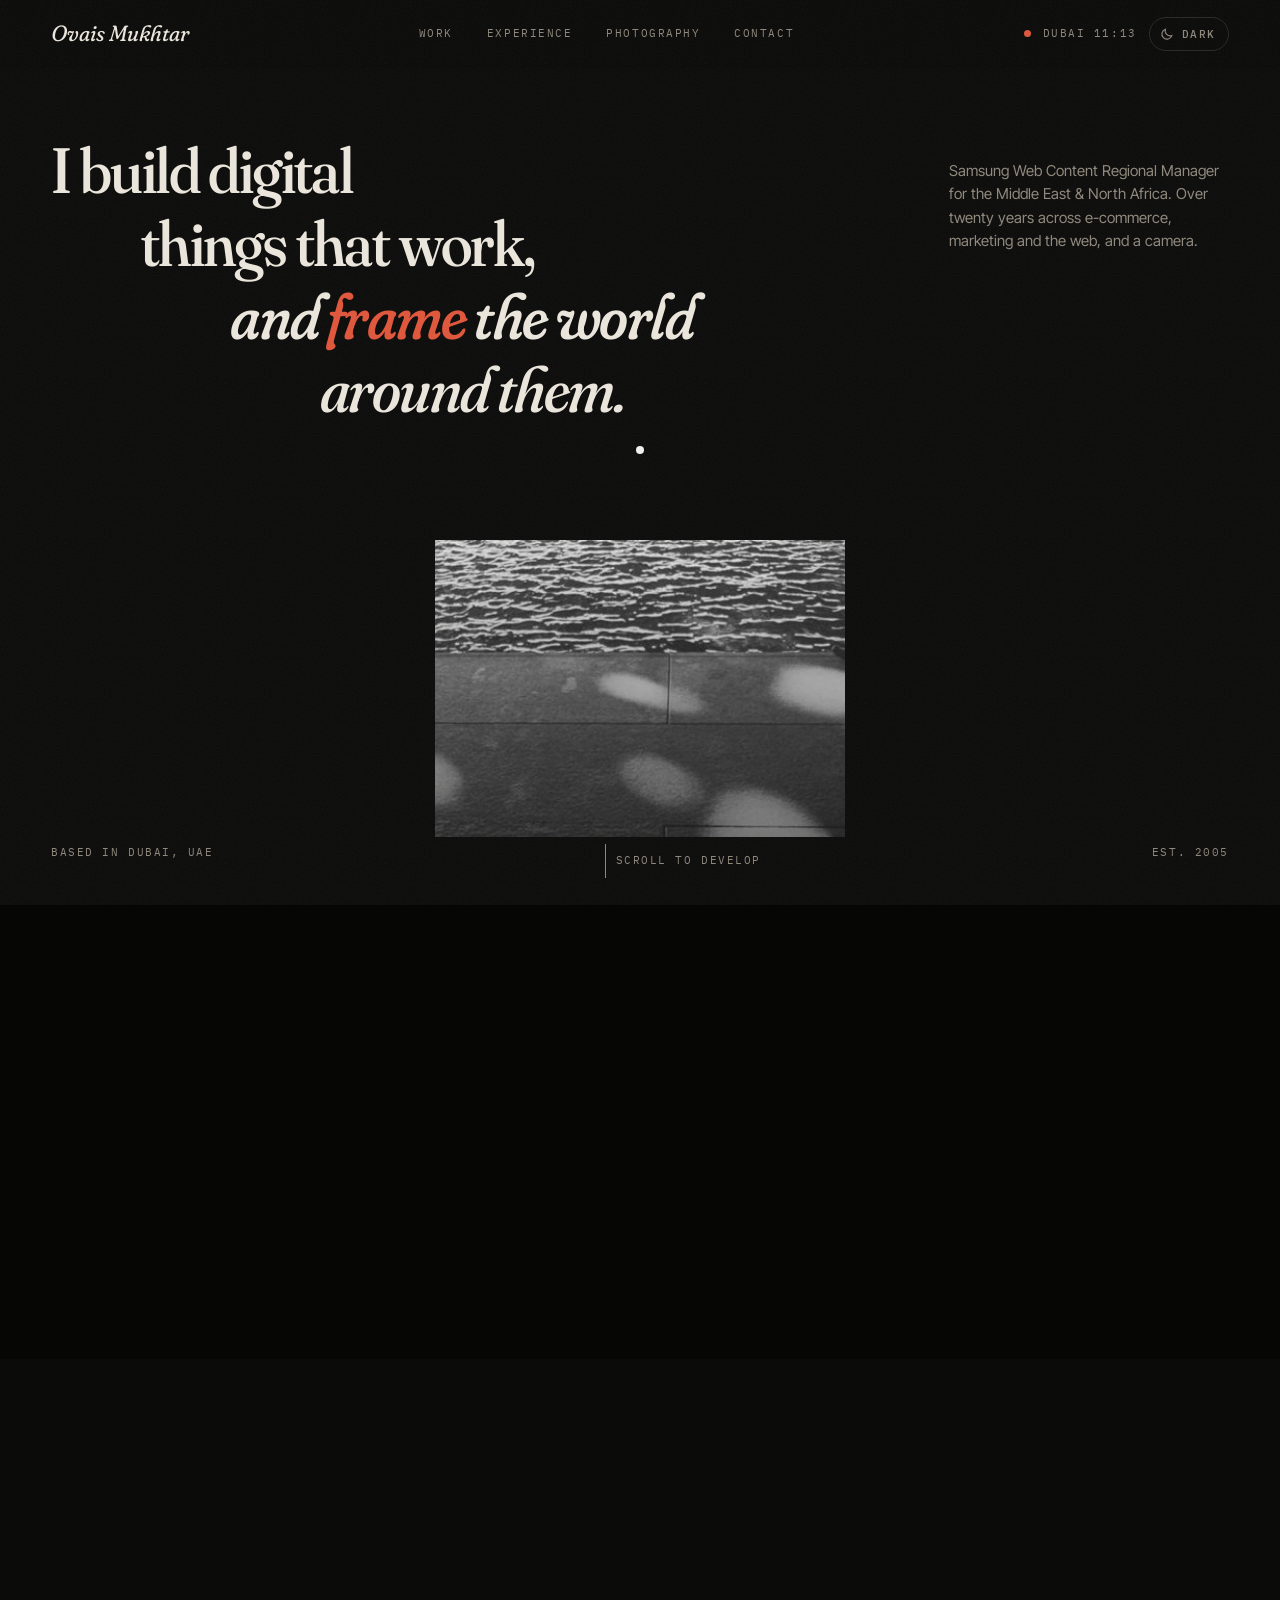
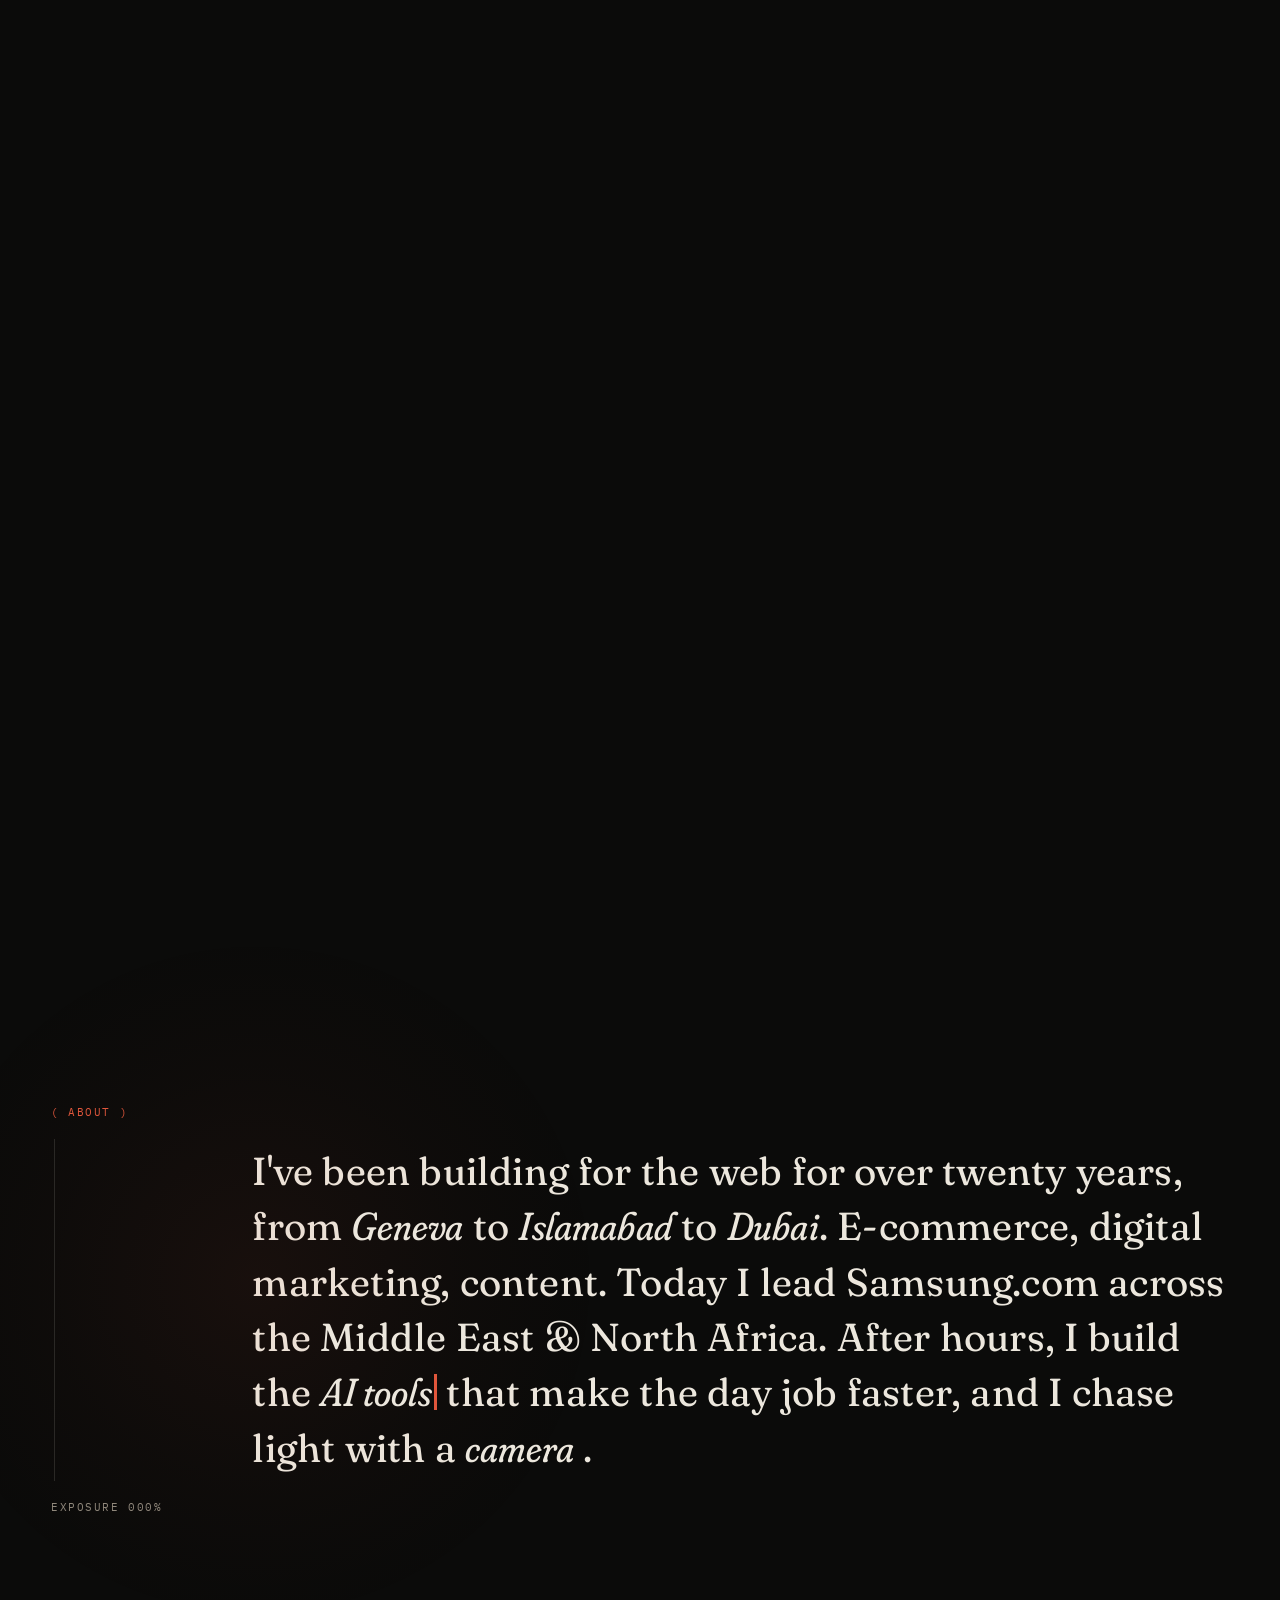
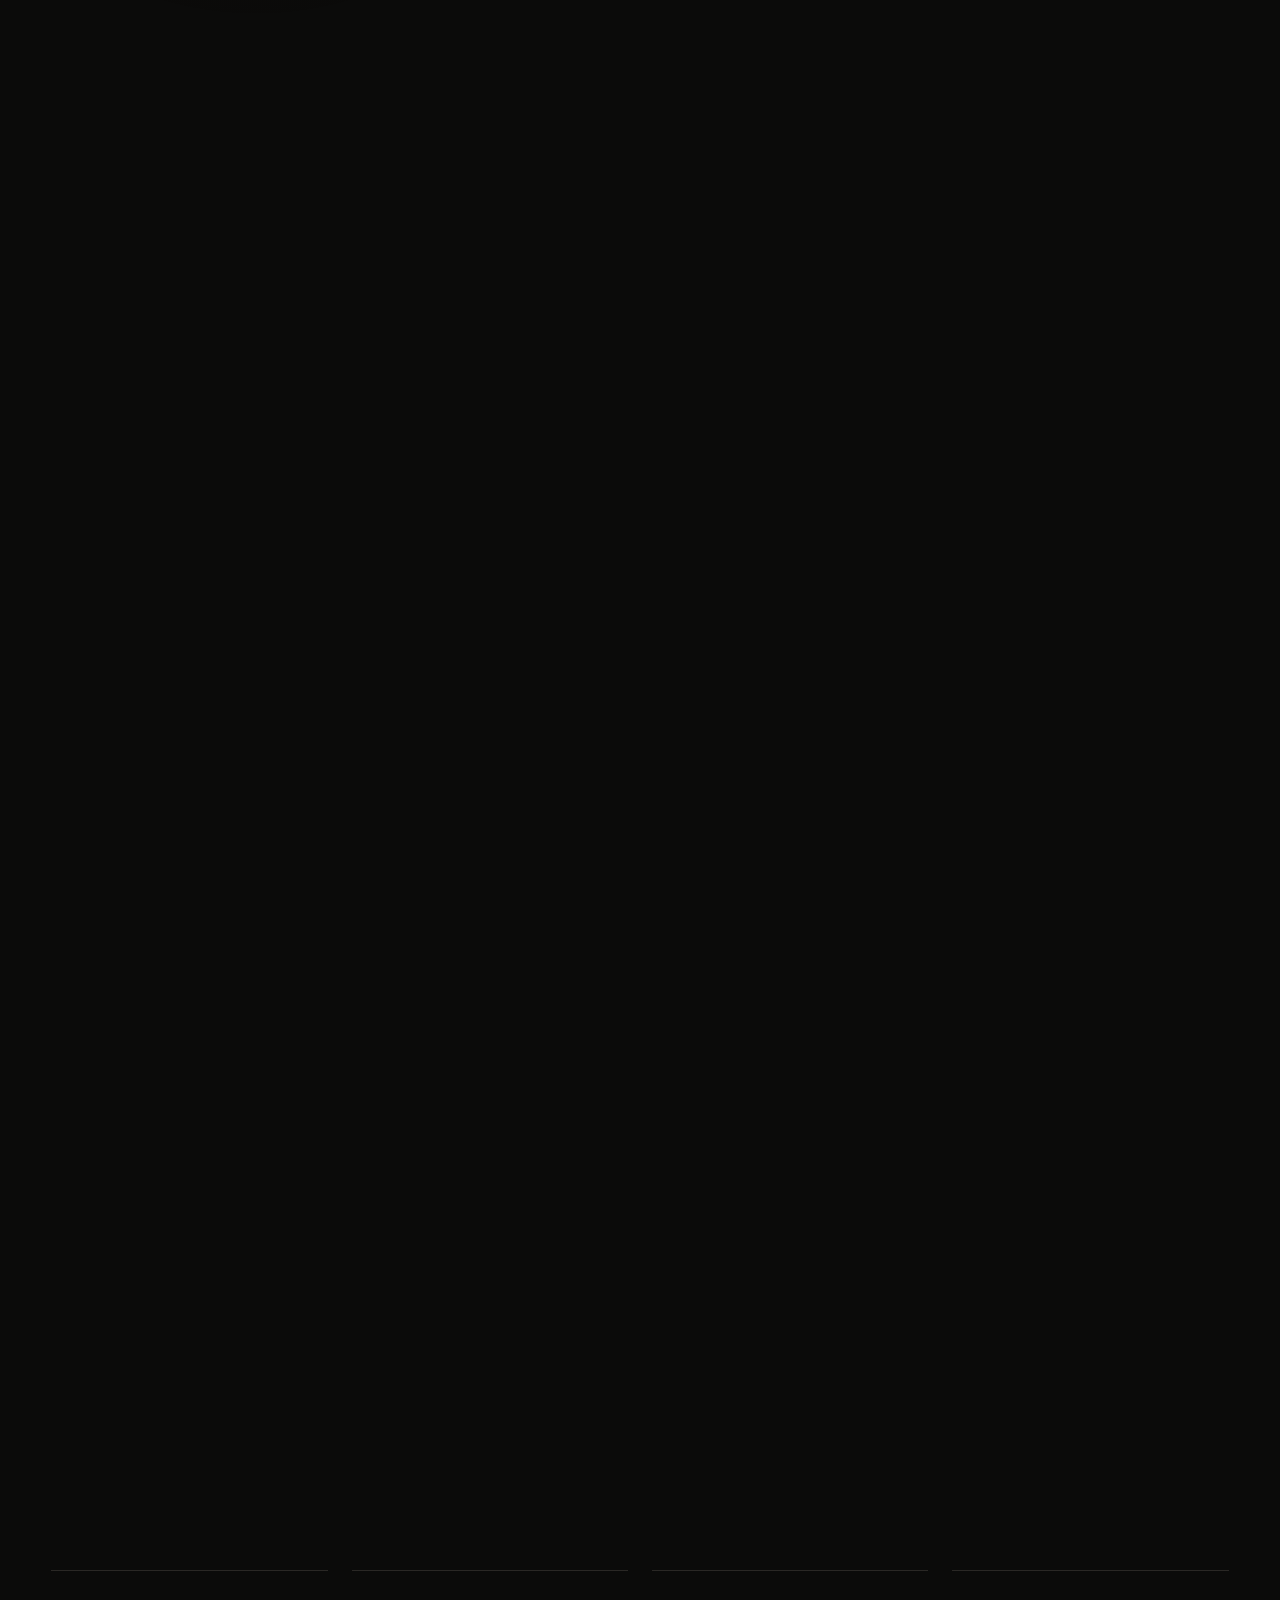
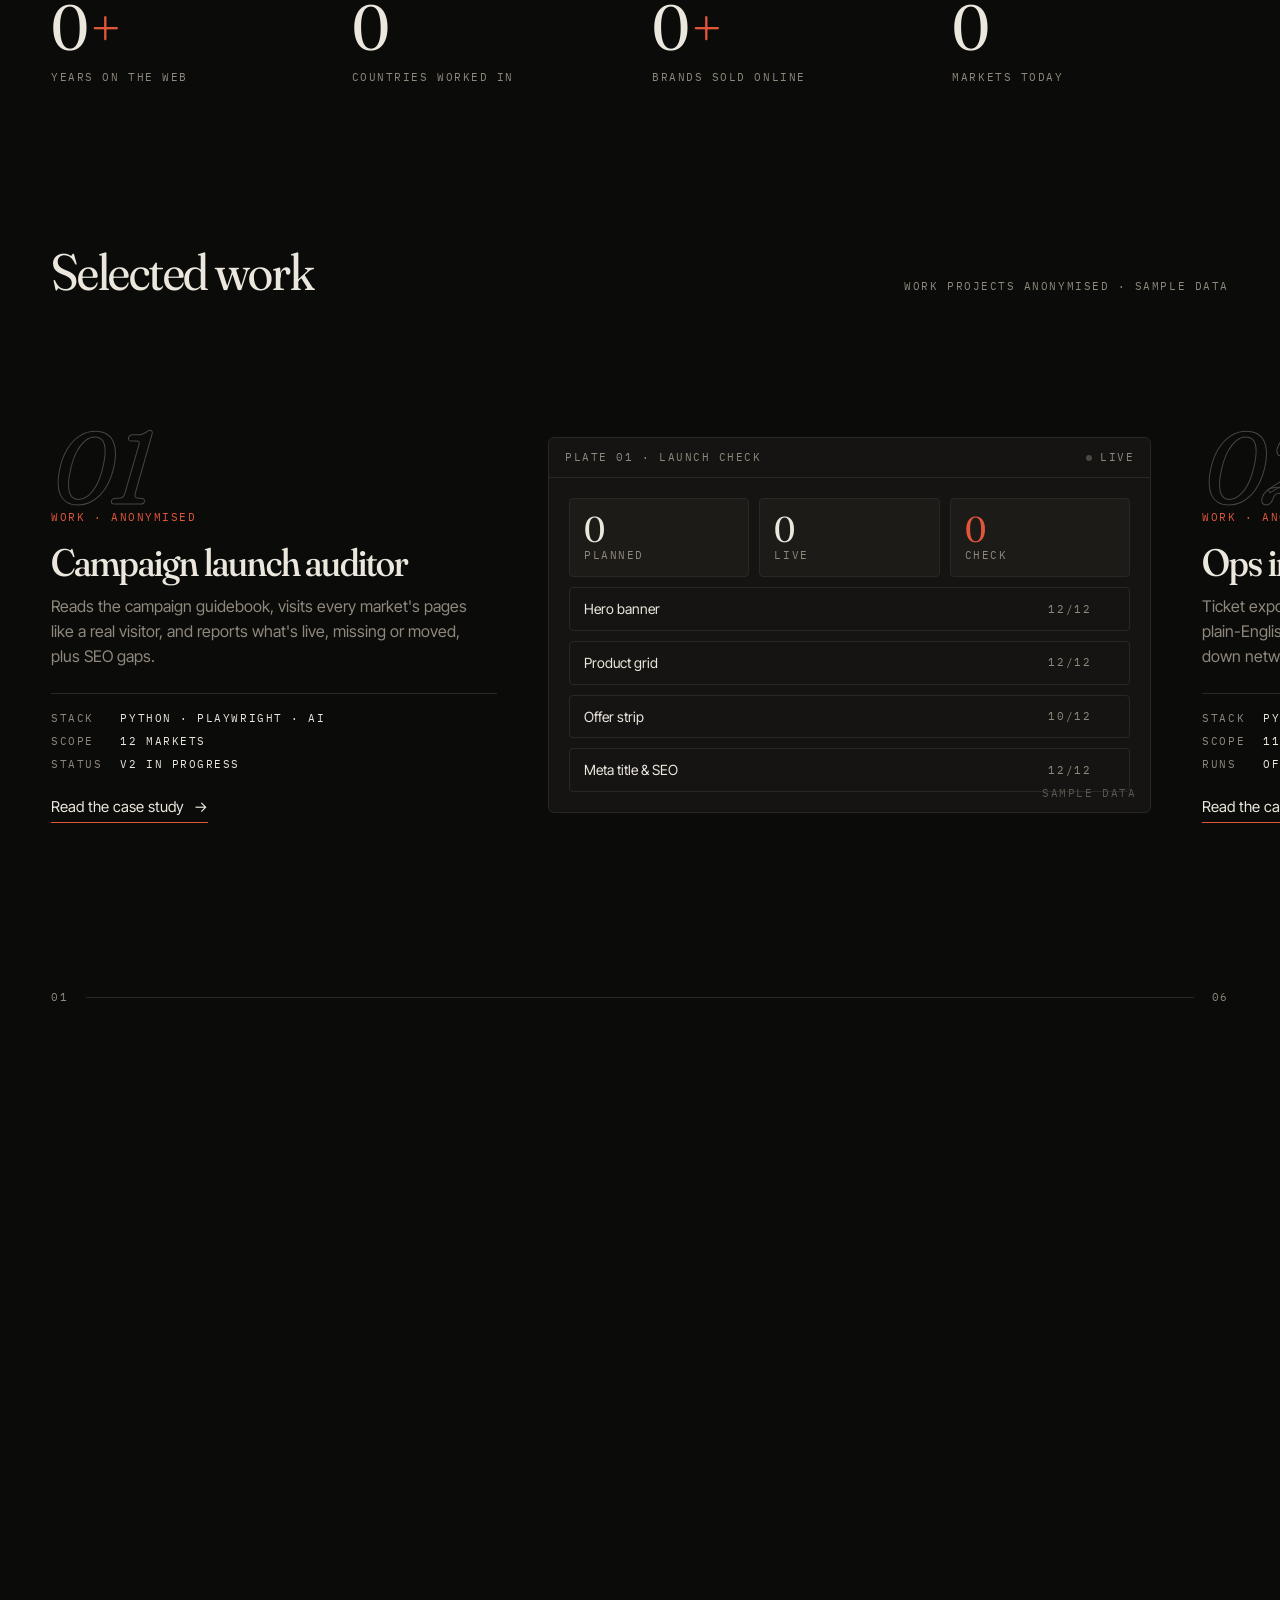
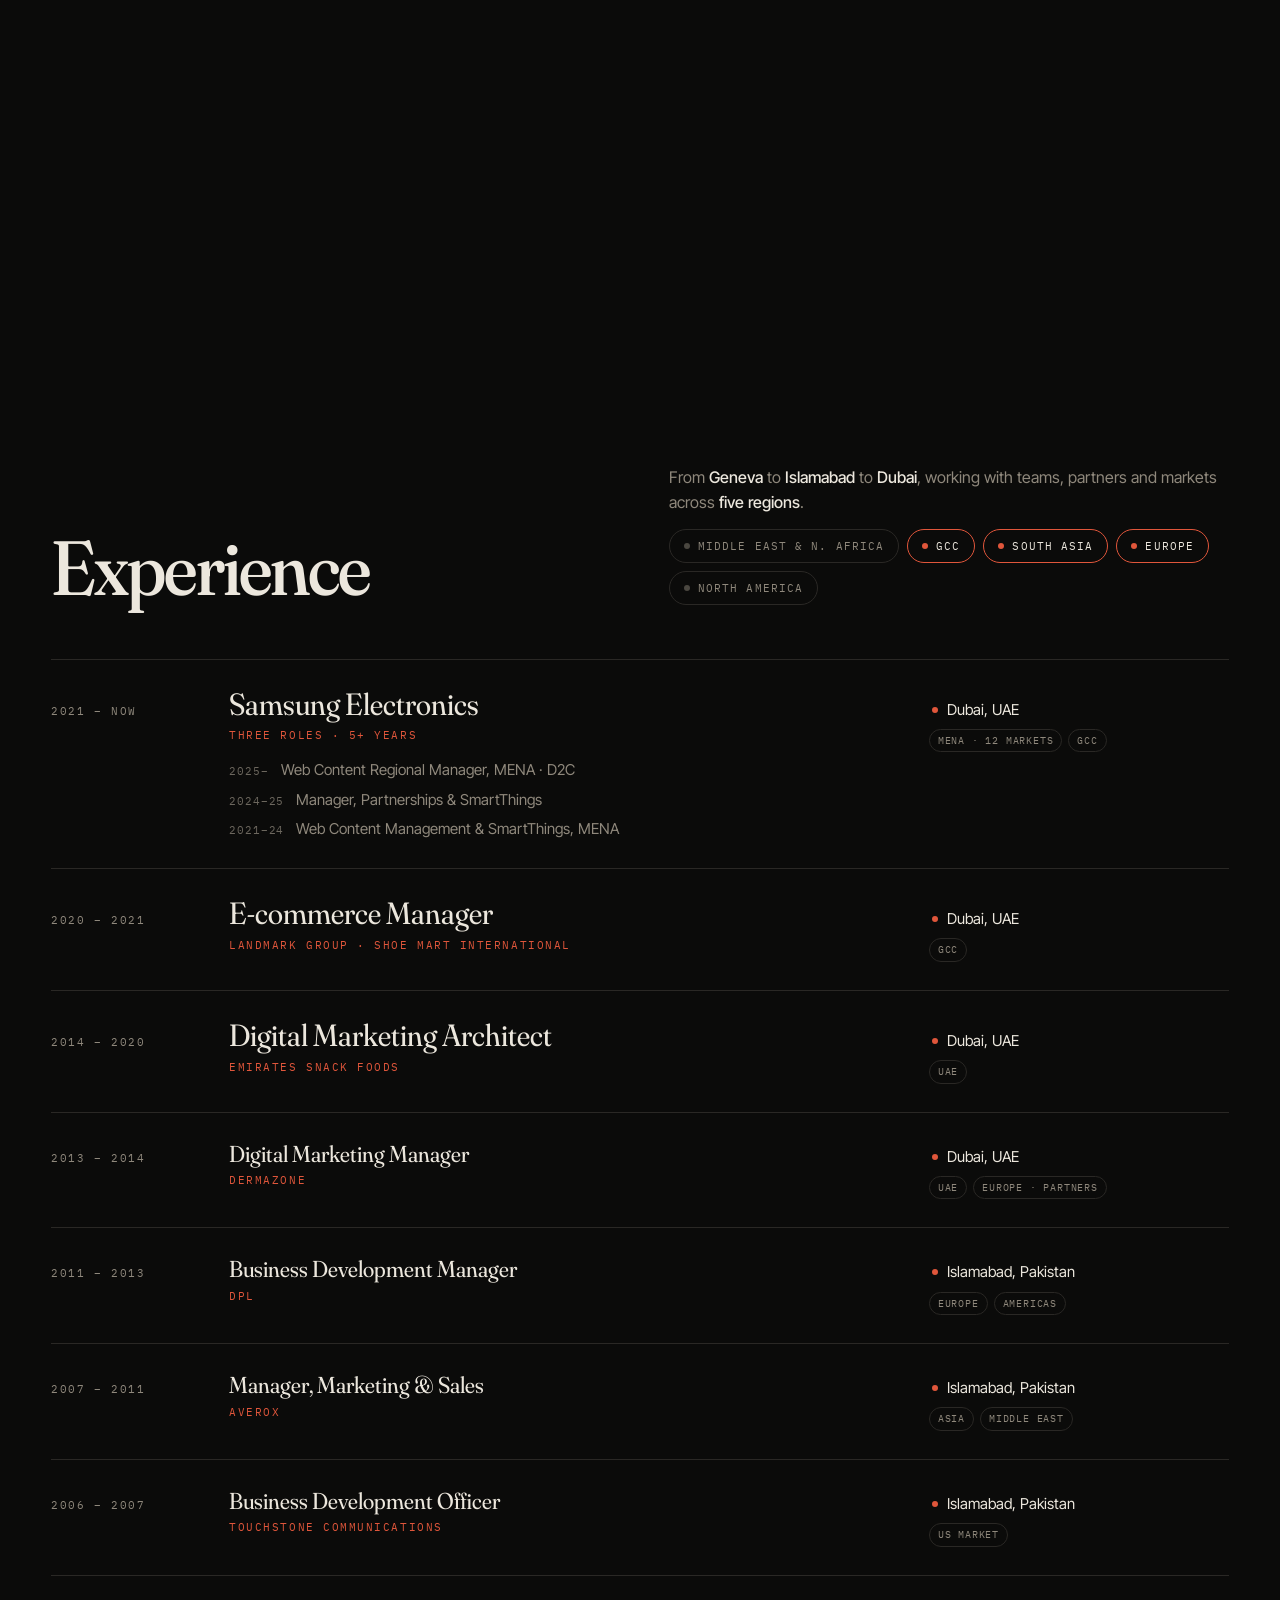
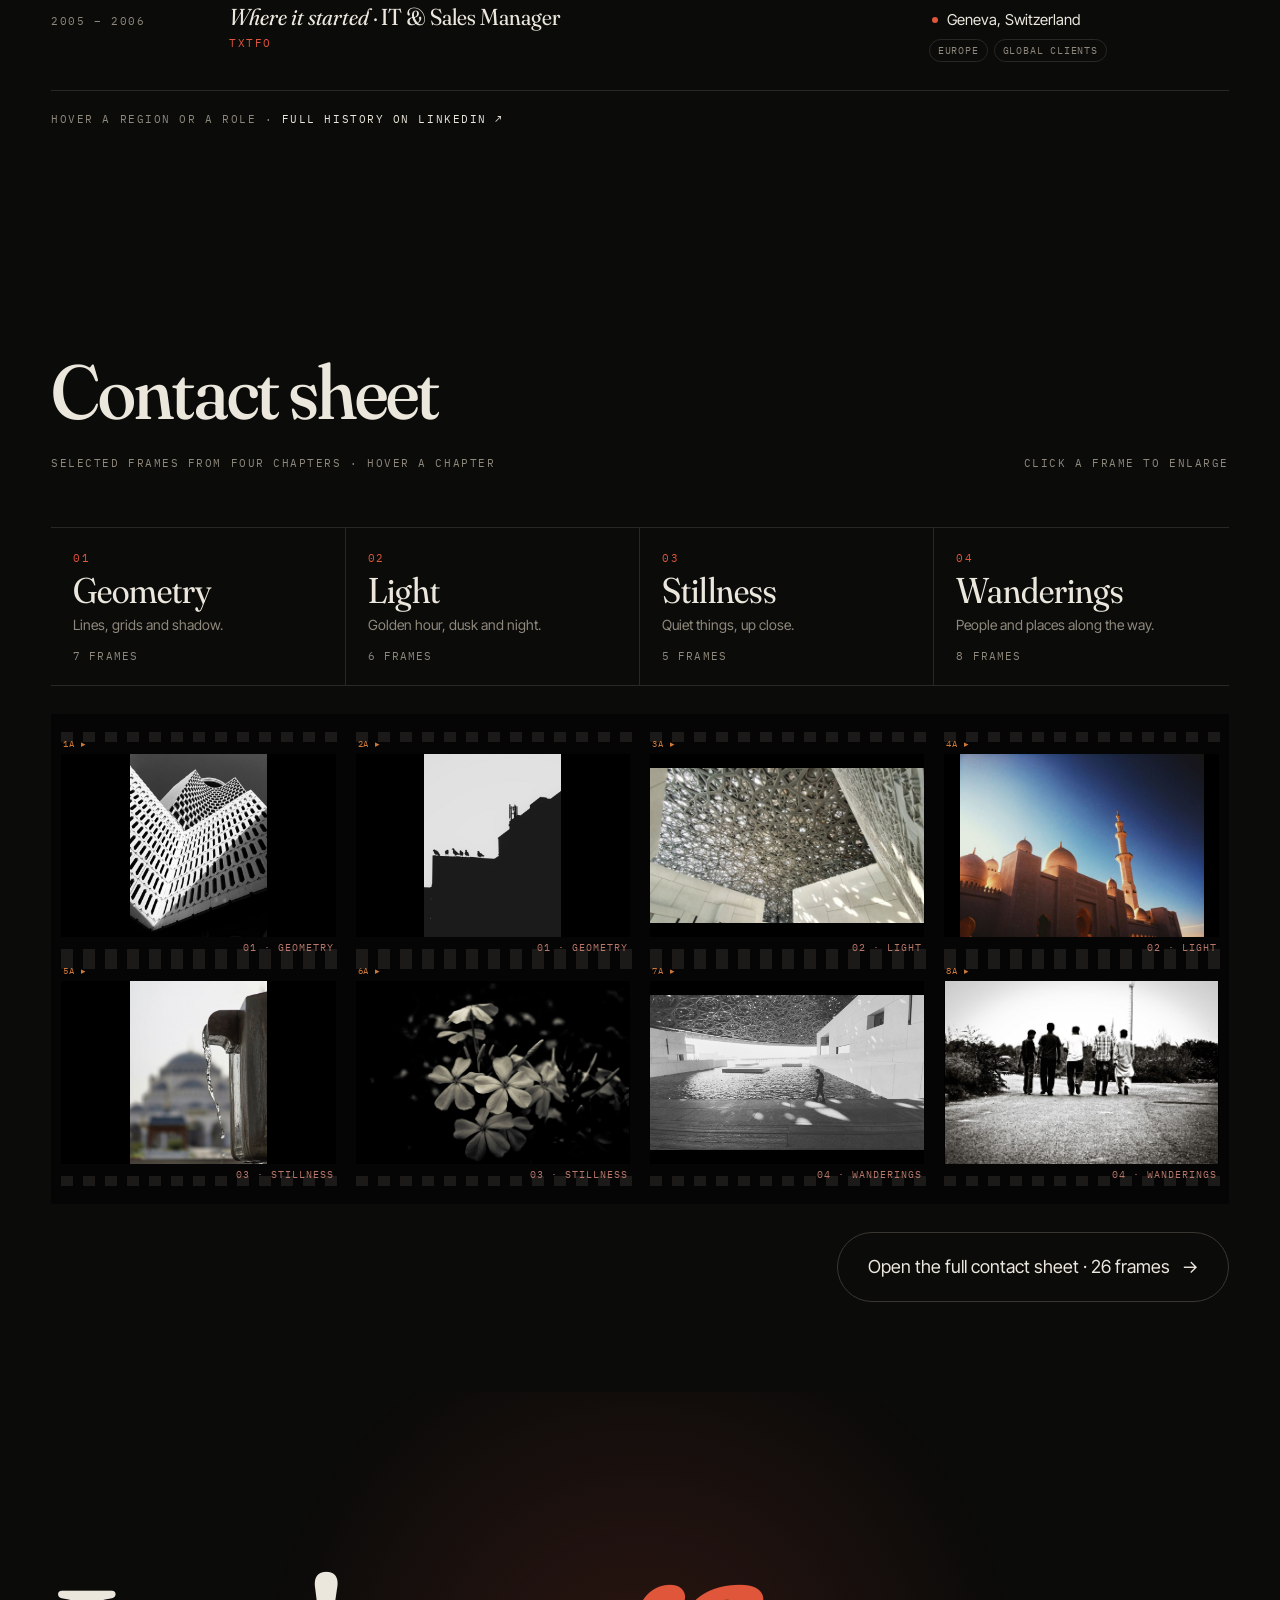
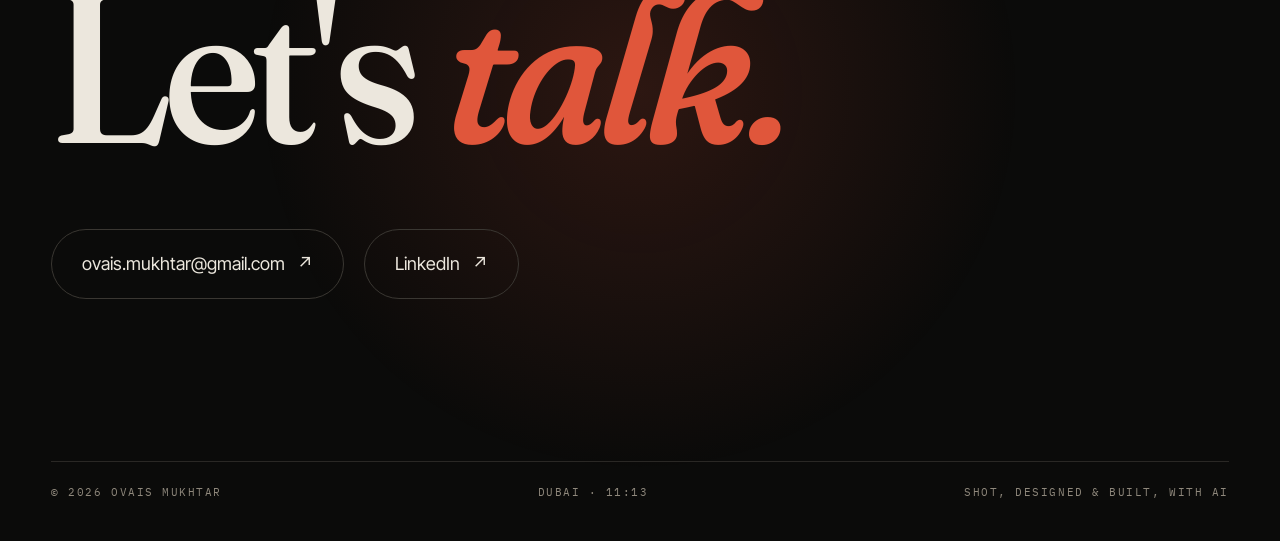
==== commit f531d223: "SEO and speed fixes - Real numbers in the page for counters and clock (animation unchanged) - Photo " ====
--- a/index.html
+++ b/index.html
@@ -25,9 +25,10 @@
 <meta name="theme-color" content="#0B0B0A">
 <script>try{if(localStorage.getItem('ovy-theme')==='light'){document.documentElement.setAttribute('data-theme','light');document.querySelector('meta[name="theme-color"]').setAttribute('content','#F3EFE7')}}catch(e){}</script>
 <meta name="viewport" content="width=device-width, initial-scale=1">
+<link rel="preload" as="image" href="img/louvreman.jpg" fetchpriority="high">
 <link rel="preconnect" href="https://fonts.googleapis.com">
 <link rel="preconnect" href="https://fonts.gstatic.com" crossorigin>
-<link href="https://fonts.googleapis.com/css2?family=Fraunces:ital,opsz,wght,SOFT@0,9..144,300..800,0..100;1,9..144,300..800,0..100&family=IBM+Plex+Mono:wght@400;500&family=Inter+Tight:wght@300;400;500;600&display=swap" rel="stylesheet">
+<link href="https://fonts.googleapis.com/css2?family=Fraunces:ital,opsz,wght,SOFT@0,9..144,400..500,0..100;1,9..144,400..500,0..100&family=IBM+Plex+Mono:wght@400;500&family=Inter+Tight:wght@400;500&display=swap" rel="stylesheet">
 <style>
 :root{
   --bg:#0B0B0A; --ink:#ECE7DD; --mute:#8F887C; --line:#2A2825; --red:#E0563B; --deep:#151412; --deep2:#1C1B18;
@@ -389,15 +390,15 @@
 <nav class="top" id="nav" aria-label="Main">
 <a href="#hero" class="name">Ovais Mukhtar</a>
 <ul class="mono"><li><a href="#work" data-s="work">Work</a></li><li><a href="#exp" data-s="exp">Experience</a></li><li><a href="photography.html" data-s="photos">Photography</a></li><li><a href="#contact" data-s="contact">Contact</a></li></ul>
-<div class="rec mono"><b></b><span id="clock">Dubai --:--</span></div>
+<div class="rec mono"><b></b><span id="clock">Dubai</span></div>
 </nav>
 
 <main>
 <section id="hero">
 <div class="stage">
-<div class="print" id="print" data-cursor="view"><img src="img/louvreman.jpg" alt="A man walks alone across the plaza beneath the Louvre Abu Dhabi dome"></div>
+<div class="print" id="print" data-cursor="view"><img fetchpriority="high" src="img/louvreman.jpg" alt="A man walks alone across the plaza beneath the Louvre Abu Dhabi dome" width="2000" height="1125"></div>
 <div class="head" id="head">
-<h1 aria-label="I build digital things that work, and frame the world around them."><span class="l">I build digital</span><span class="l">things that work,</span><span class="l">and frame the world</span><span class="l">around them.</span></h1>
+<h1 aria-label="I build digital things that work, and frame the world around them."><span class="l">I build digital</span> <span class="l">things that work,</span> <span class="l">and frame the world</span> <span class="l">around them.</span></h1>
 </div>
 <p class="side" id="side">Samsung Web Content Regional Manager for the Middle East &amp; North Africa. Over twenty years across e-commerce, marketing and the web, and a camera.</p>
 <div class="cap mono" id="hcap">Frame 01 / 26 · Wanderings<span class="t">Under the dome, Louvre Abu Dhabi</span></div>
@@ -408,14 +409,14 @@
 <section id="statement">
 <div class="pin" id="spin">
 <div class="meter mono" aria-hidden="true"><span class="k">( About )</span><div class="tube"><i id="tube"></i></div><span class="ex" id="ex">Exposure 000%</span></div>
-<p id="stp">I've been building for the web for <mark>over twenty years</mark>, from <mark class="it">Geneva</mark> to <mark class="it">Islamabad</mark> to <mark class="it">Dubai</mark>. E-commerce, digital marketing, content. Today I lead <mark>Samsung.com</mark> across the <mark>Middle East &amp; North Africa</mark>. After hours, I build the <span style="white-space:nowrap"><mark class="it">AI tools</mark><span class="cur" aria-hidden="true"></span></span> that make the day job faster, and I chase light with a <span style="white-space:nowrap"><mark class="it">camera</mark><span class="thumb" aria-hidden="true"><img src="img/flowers.jpg" alt=""></span>.</span></p>
+<p id="stp">I've been building for the web for <mark>over twenty years</mark>, from <mark class="it">Geneva</mark> to <mark class="it">Islamabad</mark> to <mark class="it">Dubai</mark>. E-commerce, digital marketing, content. Today I lead <mark>Samsung.com</mark> across the <mark>Middle East &amp; North Africa</mark>. After hours, I build the <span style="white-space:nowrap"><mark class="it">AI tools</mark><span class="cur" aria-hidden="true"></span></span> that make the day job faster, and I chase light with a <span style="white-space:nowrap"><mark class="it">camera</mark><span class="thumb" aria-hidden="true"><img src="img/flowers.jpg" alt="" width="1200" height="803"></span>.</span></p>
 </div>
 </section>
 <div class="facts mono" id="facts">
-<div><div class="n"><span data-c="20">0</span><em>+</em></div><div class="d">Years on the web</div></div>
-<div><div class="n"><span data-c="3">0</span></div><div class="d">Countries worked in</div></div>
-<div><div class="n"><span data-c="70">0</span><em>+</em></div><div class="d">Brands sold online</div></div>
-<div><div class="n"><span data-c="12">0</span></div><div class="d">Markets today</div></div>
+<div><div class="n"><span data-c="20">20</span><em>+</em></div><div class="d">Years on the web</div></div>
+<div><div class="n"><span data-c="3">3</span></div><div class="d">Countries worked in</div></div>
+<div><div class="n"><span data-c="70">70</span><em>+</em></div><div class="d">Brands sold online</div></div>
+<div><div class="n"><span data-c="12">12</span></div><div class="d">Markets today</div></div>
 </div>
 
 <section id="work">
@@ -427,7 +428,7 @@
 <div><div class="no">01</div><div class="tag mono">Work · anonymised</div><h3>Campaign launch auditor</h3><p>Reads the campaign guidebook, visits every market's pages like a real visitor, and reports what's live, missing or moved, plus SEO gaps.</p>
 <dl class="mono"><dt>Stack</dt><dd>Python · Playwright · AI</dd><dt>Scope</dt><dd>12 markets</dd><dt>Status</dt><dd>v2 in progress</dd></dl><a class="cs" href="case-launch-auditor.html">Read the case study <span aria-hidden="true">→</span></a></div>
 <div class="plate"><div class="ph mono"><span>Plate 01 · Launch check</span><span class="lv"><b></b>Live</span></div><div class="pb">
-<div class="kpis mono"><div class="kpi"><b data-to="96">0</b><span>Planned</span></div><div class="kpi"><b data-to="91">0</b><span>Live</span></div><div class="kpi"><b data-to="5" style="color:var(--red)">0</b><span>Check</span></div></div>
+<div class="kpis mono"><div class="kpi"><b data-to="96">96</b><span>Planned</span></div><div class="kpi"><b data-to="91">91</b><span>Live</span></div><div class="kpi"><b data-to="5" style="color:var(--red)">5</b><span>Check</span></div></div>
 <div class="chk"><span>Hero banner</span><span class="st mono">12/12 <svg viewBox="0 0 16 16" fill="none" stroke="currentColor" stroke-width="1.6"><path d="M3 8.5l3.2 3L13 4.5"/></svg></span></div>
 <div class="chk"><span>Product grid</span><span class="st mono">12/12 <svg viewBox="0 0 16 16" fill="none" stroke="currentColor" stroke-width="1.6"><path d="M3 8.5l3.2 3L13 4.5"/></svg></span></div>
 <div class="chk later-bad"><span>Offer strip</span><span class="st mono">10/12 <svg viewBox="0 0 16 16" fill="none" stroke="currentColor" stroke-width="1.6"><path d="M3 8.5l3.2 3L13 4.5"/></svg></span></div>
@@ -457,7 +458,7 @@
 <div><div class="no">04</div><div class="tag mono">On the side</div><h3>W212 maintenance tracker</h3><p>A service log for my car that tells me what's due next, by mileage, tuned for Dubai heat.</p>
 <dl class="mono"><dt>Stack</dt><dd>Sheets · Scripts</dd><dt>Interval</dt><dd>~6,500 km</dd></dl></div>
 <div class="plate"><div class="ph mono"><span>Plate 04 · Next service</span><span class="lv"><b></b>Live</span></div><div class="pb" style="justify-content:center">
-<div class="mono" style="color:var(--mute)">Due in</div><div class="big"><span data-to="1850" data-fmt="km">0</span></div><div class="fill"><i></i></div><div class="mono" style="color:var(--mute)">Oil · filters · cabin</div>
+<div class="mono" style="color:var(--mute)">Due in</div><div class="big"><span data-to="1850" data-fmt="km">1,850 km</span></div><div class="fill"><i></i></div><div class="mono" style="color:var(--mute)">Oil · filters · cabin</div>
 </div><span class="s mono">Sample data</span></div>
 </article>
 
@@ -476,7 +477,7 @@
 <div class="bl">
 <div class="term" data-type="› prompt: dark, cinematic, photos develop&#10;&lt;nav&gt;Ovais Mukhtar&lt;/nav&gt;&#10;&lt;h1&gt;I build digital things…&lt;/h1&gt;&#10;&lt;img class=&quot;develop&quot; src=&quot;louvre.jpg&quot;&gt;&#10;&lt;section id=&quot;work&quot;&gt;…&lt;/section&gt;"><span class="tt"></span><span class="caret"></span></div>
 <div class="site" aria-hidden="true"><div class="sbar"><i></i><i></i><i></i><span>ovaismukhtar.com</span></div>
-<div class="sv"><div class="b nv"><i></i><i></i></div><div class="b ha"></div><div class="b hb"></div><div class="b hc"></div><div class="b im"><img src="img/louvreman.jpg" alt=""></div><div class="b rw"><i></i><i></i><i></i><i></i></div></div></div>
+<div class="sv"><div class="b nv"><i></i><i></i></div><div class="b ha"></div><div class="b hb"></div><div class="b hc"></div><div class="b im"><img src="img/louvreman.jpg" alt="" width="2000" height="1125"></div><div class="b rw"><i></i><i></i><i></i><i></i></div></div></div>
 </div>
 <div class="deploy mono"><span class="stp"><span>Prompt</span>→<span>Code</span>→<span>Preview</span>→<span>Ship</span></span><span class="ok">✓ Deployed</span></div>
 </div></div>
@@ -573,7 +574,7 @@
 <button type="button" class="chap" data-ch="s"><span class="cn">03</span><span class="nm">Stillness</span><span class="ds">Quiet things, up close.</span><span class="ct">5 frames</span></button>
 <button type="button" class="chap" data-ch="w"><span class="cn">04</span><span class="nm">Wanderings</span><span class="ds">People and places along the way.</span><span class="ct">8 frames</span></button>
 </div>
-<div class="sheet" id="sheet"></div>
+<div class="sheet" id="sheet"><button class="fr" type="button" data-cursor="view" data-i="0" data-ch="g" aria-label="Open photo: Honeycomb"><span class="num">1A ▸</span><div class="box"><img loading="lazy" src="img/hexagon.jpg" alt="Honeycomb" width="900" height="1200"></div><span class="ch">01 · Geometry</span></button><button class="fr" type="button" data-cursor="view" data-i="1" data-ch="g" aria-label="Open photo: Roofline"><span class="num">2A ▸</span><div class="box"><img loading="lazy" src="img/pigeons.jpg" alt="Roofline" width="900" height="1200"></div><span class="ch">01 · Geometry</span></button><button class="fr" type="button" data-cursor="view" data-i="2" data-ch="l" aria-label="Open photo: Rain of light"><span class="num">3A ▸</span><div class="box"><img loading="lazy" src="img/louvreceiling.jpg" alt="Rain of light" width="1200" height="675"></div><span class="ch">02 · Light</span></button><button class="fr" type="button" data-cursor="view" data-i="3" data-ch="l" aria-label="Open photo: Late sun"><span class="num">4A ▸</span><div class="box"><img loading="lazy" src="img/zayed.jpg" alt="Late sun" width="1200" height="900"></div><span class="ch">02 · Light</span></button><button class="fr" type="button" data-cursor="view" data-i="4" data-ch="s" aria-label="Open photo: Ablution"><span class="num">5A ▸</span><div class="box"><img loading="lazy" src="img/spout.jpg" alt="Ablution" width="900" height="1200"></div><span class="ch">03 · Stillness</span></button><button class="fr" type="button" data-cursor="view" data-i="5" data-ch="s" aria-label="Open photo: Dark flowers"><span class="num">6A ▸</span><div class="box"><img loading="lazy" src="img/flowers.jpg" alt="Dark flowers" width="1200" height="803"></div><span class="ch">03 · Stillness</span></button><button class="fr" type="button" data-cursor="view" data-i="6" data-ch="w" aria-label="Open photo: Under the dome"><span class="num">7A ▸</span><div class="box"><img loading="lazy" src="img/louvreman.jpg" alt="Under the dome" width="2000" height="1125"></div><span class="ch">04 · Wanderings</span></button><button class="fr" type="button" data-cursor="view" data-i="7" data-ch="w" aria-label="Open photo: The walk back"><span class="num">8A ▸</span><div class="box"><img loading="lazy" src="img/friends.jpg" alt="The walk back" width="1200" height="803"></div><span class="ch">04 · Wanderings</span></button></div>
 <div class="more"><a class="mag" href="photography.html">Open the full contact sheet · 26 frames <span aria-hidden="true">→</span></a></div>
 </section>
 
@@ -583,7 +584,7 @@
 <a class="mag" href="mailto:ovais.mukhtar@gmail.com">ovais.mukhtar@gmail.com <span aria-hidden="true">↗</span></a>
 <a class="mag" href="https://ae.linkedin.com/in/ovais">LinkedIn <span aria-hidden="true">↗</span></a>
 </div>
-<footer class="mono"><span>© 2026 Ovais Mukhtar</span><span id="clock2">Dubai --:--</span><span>Shot, designed &amp; built, with AI</span></footer>
+<footer class="mono"><span>© 2026 Ovais Mukhtar</span><span id="clock2">Dubai</span><span>Shot, designed &amp; built, with AI</span></footer>
 </section>
 </main>
 
@@ -614,11 +615,11 @@
  ['spout','Ablution','Stillness · Sharjah Grand Mosque','s'],['flowers','Dark flowers','Stillness · Pakistan','s'],
  ['louvreman','Under the dome','Wanderings · Louvre Abu Dhabi','w'],['friends','The walk back','Wanderings · Pakistan','w']
 ];
-var sheet=$('#sheet');
+var sheet=$('#sheet'), preS=sheet.children.length>0;
 photos.forEach(function(p,i){
   var f=document.createElement('button'); f.className='fr'; f.type='button'; f.setAttribute('data-cursor','view'); f.setAttribute('data-i',i); f.setAttribute('data-ch',p[3]); f.setAttribute('aria-label','Open photo: '+p[1]);
   f.innerHTML='<span class="num">'+(i+1)+'A ▸</span><div class="box"><img loading="lazy" src="img/'+p[0]+'.jpg" alt="'+p[1].replace(/&/g,'&amp;')+'"></div><span class="ch">'+({g:'01',l:'02',s:'03',w:'04'}[p[3]])+' · '+p[2].split(' · ')[0]+'</span>';
-  sheet.appendChild(f);
+  if(!preS) sheet.appendChild(f);
 });
 
 /* split headline + statement */
